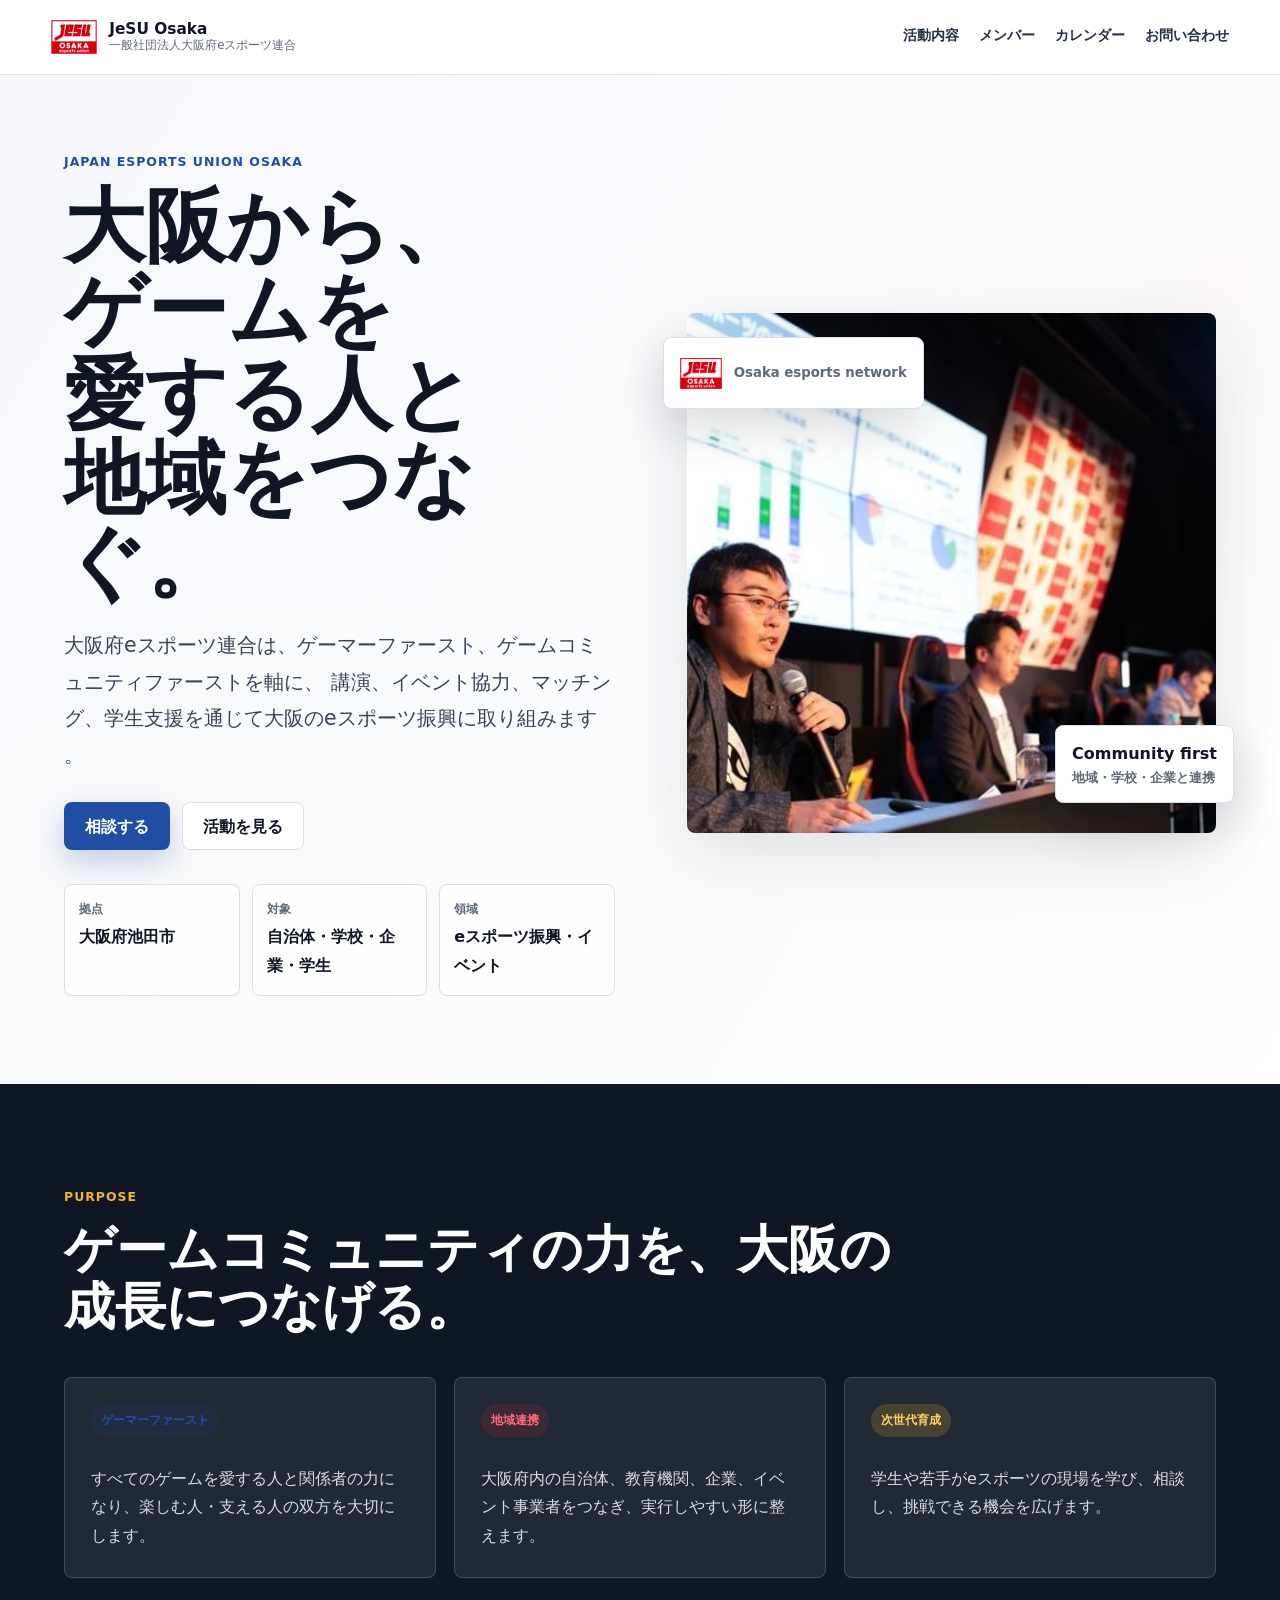
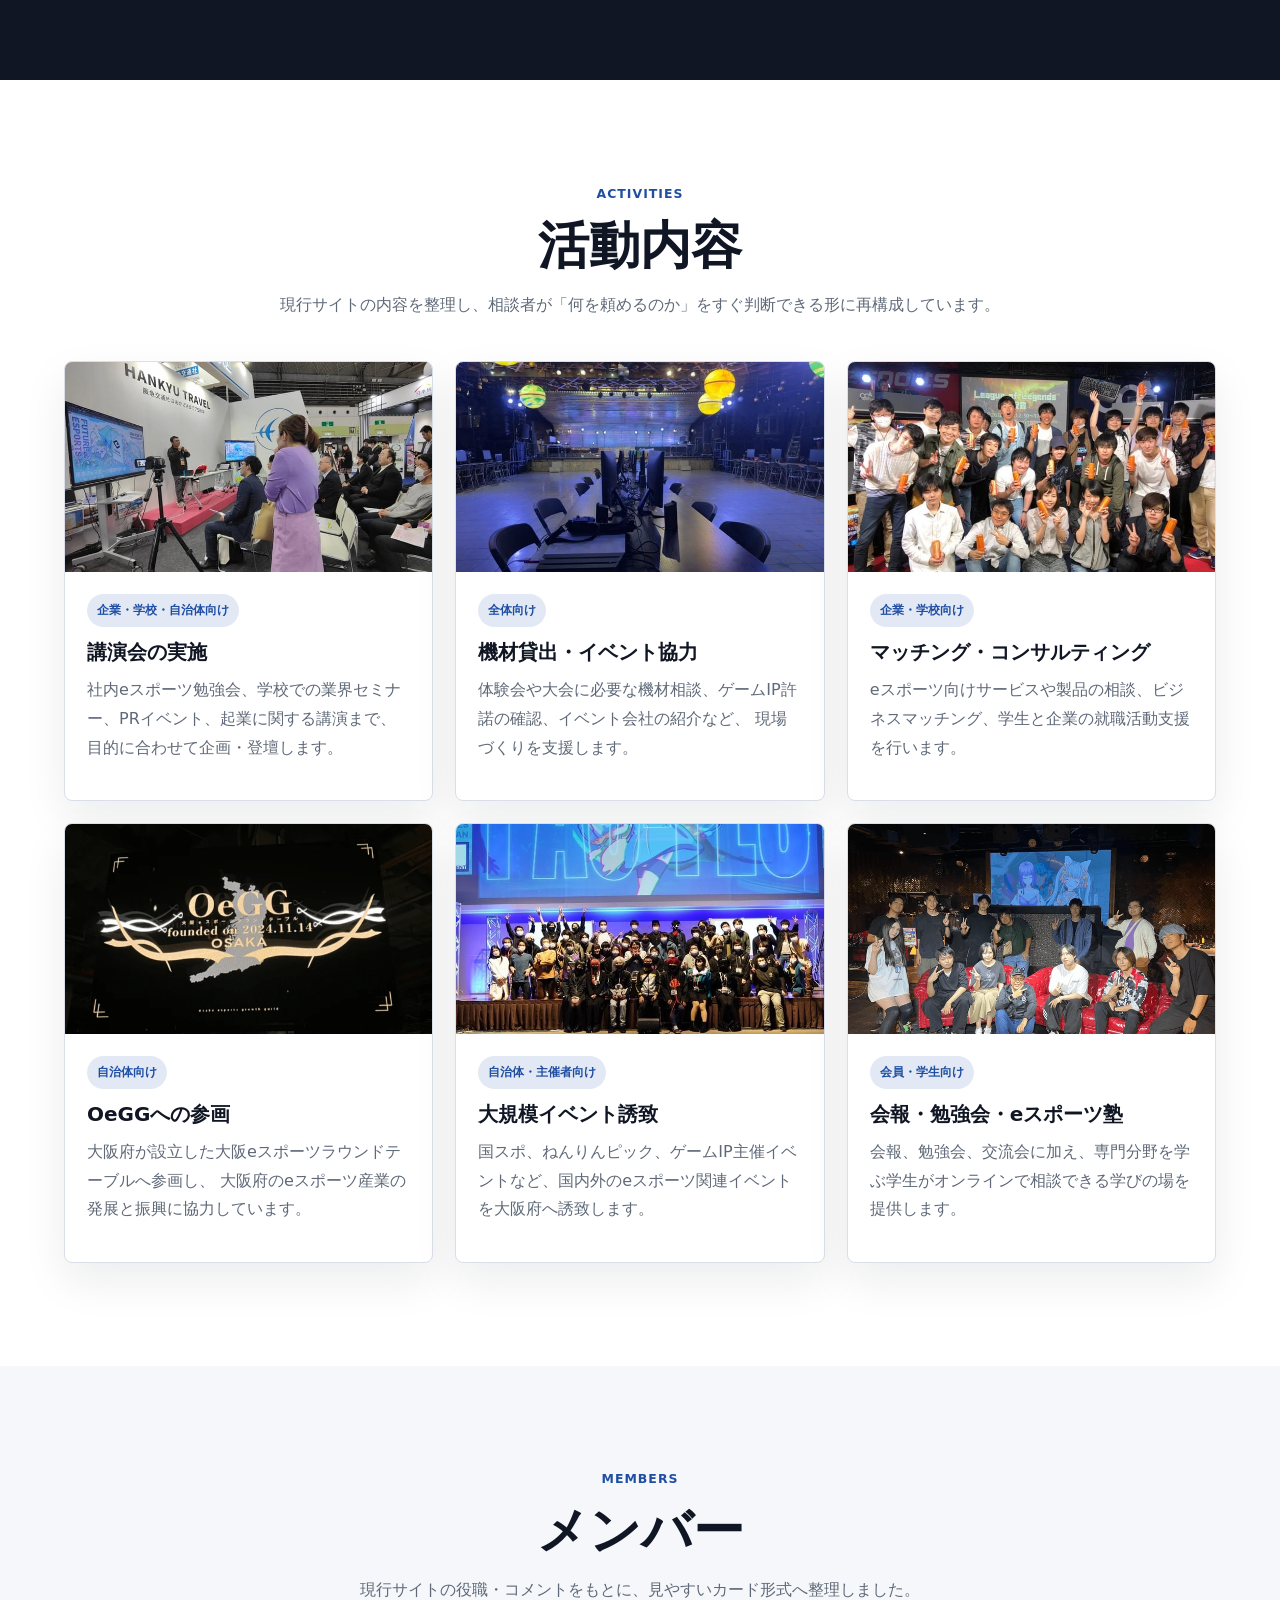
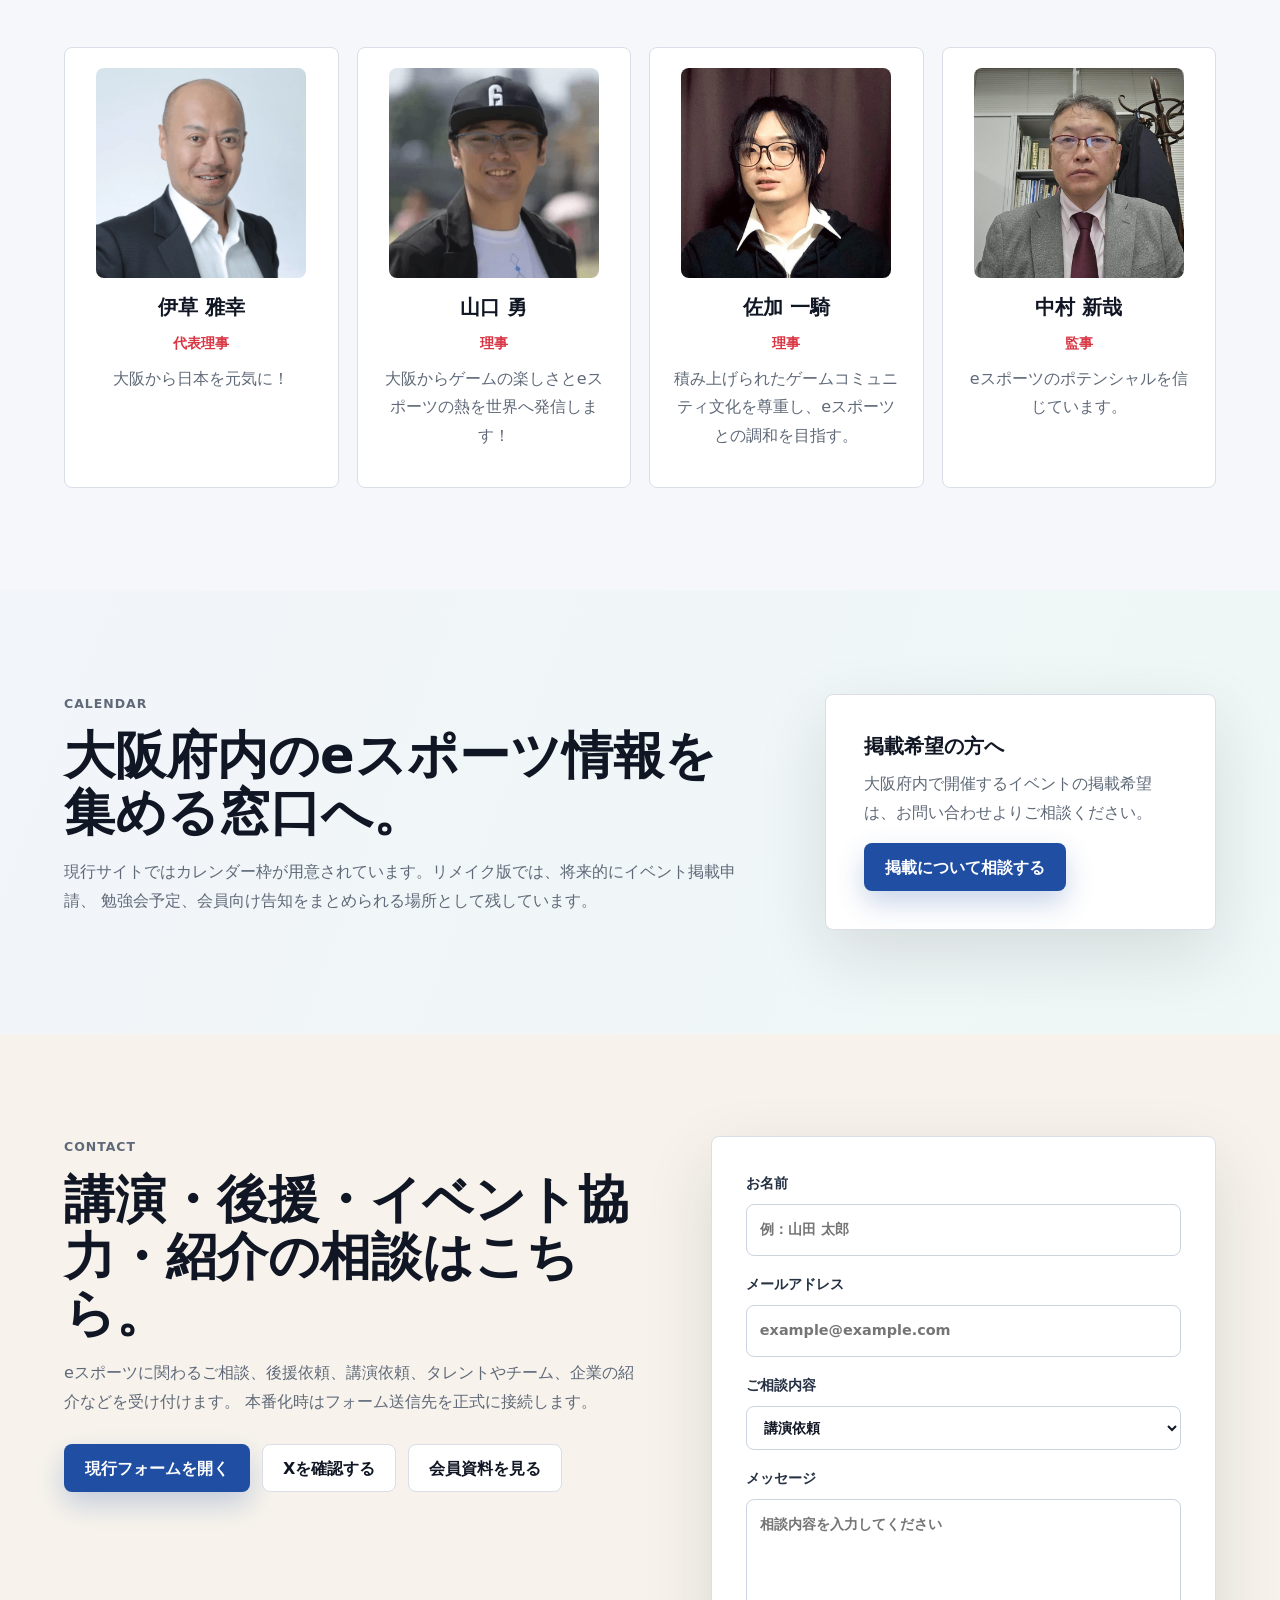
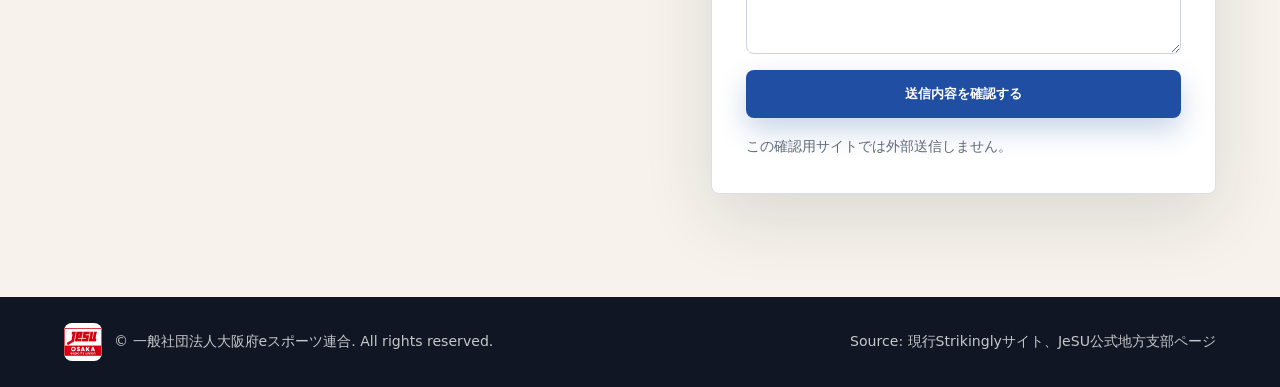
==== index.html @ 48006d64 "Publish JeSU Osaka test site" ====
<!doctype html>
<html lang="ja">
  <head>
    <meta charset="utf-8" />
    <meta name="viewport" content="width=device-width, initial-scale=1" />
    <title>一般社団法人大阪府eスポーツ連合 | JeSU Osaka</title>
    <meta
      name="description"
      content="一般社団法人大阪府eスポーツ連合は、ゲームコミュニティを起点に、大阪府内のeスポーツ振興、講演、イベント協力、マッチング、学生支援を行います。"
    />
    <meta property="og:title" content="一般社団法人大阪府eスポーツ連合 | JeSU Osaka" />
    <meta
      property="og:description"
      content="大阪から、ゲームを愛する人と地域・企業・学校をつなぐeスポーツ連合。"
    />
    <meta property="og:type" content="website" />
    <meta property="og:image" content="./assets/logo.png" />
    <link rel="stylesheet" href="./styles.css" />
  </head>
  <body>
    <header class="site-header">
      <a class="brand" href="#top" aria-label="JeSU Osaka ホーム">
        <img src="./assets/logo.png" alt="JeSU Osaka" />
        <span>
          <strong>JeSU Osaka</strong>
          <small>一般社団法人大阪府eスポーツ連合</small>
        </span>
      </a>
      <nav class="nav" aria-label="サイト内メニュー">
        <a href="#activities">活動内容</a>
        <a href="#members">メンバー</a>
        <a href="#calendar">カレンダー</a>
        <a href="#contact">お問い合わせ</a>
      </nav>
    </header>

    <main id="top">
      <section class="hero">
        <div class="hero-copy">
          <p class="eyebrow">Japan esports Union Osaka</p>
          <h1>
            <span>大阪から、</span>
            <span>ゲームを</span>
            <span>愛する人と</span>
            <span>地域をつなぐ。</span>
          </h1>
          <p class="lead">
            大阪府eスポーツ連合は、ゲーマーファースト、ゲームコミュニティファーストを軸に、
            講演、イベント協力、マッチング、学生支援を通じて大阪のeスポーツ振興に取り組みます。
          </p>
          <div class="hero-actions">
            <a class="button primary" href="#contact">相談する</a>
            <a class="button secondary" href="#activities">活動を見る</a>
          </div>
          <dl class="hero-facts" aria-label="組織情報">
            <div>
              <dt>拠点</dt>
              <dd>大阪府池田市</dd>
            </div>
            <div>
              <dt>対象</dt>
              <dd>自治体・学校・企業・学生</dd>
            </div>
            <div>
              <dt>領域</dt>
              <dd>eスポーツ振興・イベント</dd>
            </div>
          </dl>
        </div>
        <div class="hero-visual" aria-label="活動イメージ">
          <img class="main-photo" src="./assets/members.jpg" alt="eスポーツイベントの会場風景" />
          <div class="visual-card top">
            <img src="./assets/mark.png" alt="" />
            <span>Osaka esports network</span>
          </div>
          <div class="visual-card bottom">
            <strong>Community first</strong>
            <span>地域・学校・企業と連携</span>
          </div>
        </div>
      </section>

      <section class="intro section">
        <div class="section-heading compact">
          <p class="eyebrow">Purpose</p>
          <h2>ゲームコミュニティの力を、大阪の成長につなげる。</h2>
        </div>
        <div class="intro-grid">
          <article>
            <span class="pill">ゲーマーファースト</span>
            <p>すべてのゲームを愛する人と関係者の力になり、楽しむ人・支える人の双方を大切にします。</p>
          </article>
          <article>
            <span class="pill red">地域連携</span>
            <p>大阪府内の自治体、教育機関、企業、イベント事業者をつなぎ、実行しやすい形に整えます。</p>
          </article>
          <article>
            <span class="pill gold">次世代育成</span>
            <p>学生や若手がeスポーツの現場を学び、相談し、挑戦できる機会を広げます。</p>
          </article>
        </div>
      </section>

      <section class="section" id="activities">
        <div class="section-heading">
          <p class="eyebrow">Activities</p>
          <h2>活動内容</h2>
          <p>
            現行サイトの内容を整理し、相談者が「何を頼めるのか」をすぐ判断できる形に再構成しています。
          </p>
        </div>
        <div class="activity-grid">
          <article class="activity-card">
            <img src="./assets/lecture.jpg" alt="講演会の様子" />
            <div>
              <p class="target">企業・学校・自治体向け</p>
              <h3>講演会の実施</h3>
              <p>
                社内eスポーツ勉強会、学校での業界セミナー、PRイベント、起業に関する講演まで、
                目的に合わせて企画・登壇します。
              </p>
            </div>
          </article>
          <article class="activity-card">
            <img src="./assets/equipment.jpg" alt="イベント機材と会場" />
            <div>
              <p class="target">全体向け</p>
              <h3>機材貸出・イベント協力</h3>
              <p>
                体験会や大会に必要な機材相談、ゲームIP許諾の確認、イベント会社の紹介など、
                現場づくりを支援します。
              </p>
            </div>
          </article>
          <article class="activity-card">
            <img src="./assets/matching.jpg" alt="ビジネスマッチングのイメージ" />
            <div>
              <p class="target">企業・学校向け</p>
              <h3>マッチング・コンサルティング</h3>
              <p>
                eスポーツ向けサービスや製品の相談、ビジネスマッチング、学生と企業の就職活動支援を行います。
              </p>
            </div>
          </article>
          <article class="activity-card">
            <img src="./assets/oegg.png" alt="大阪eスポーツラウンドテーブルの活動イメージ" />
            <div>
              <p class="target">自治体向け</p>
              <h3>OeGGへの参画</h3>
              <p>
                大阪府が設立した大阪eスポーツラウンドテーブルへ参画し、
                大阪府のeスポーツ産業の発展と振興に協力しています。
              </p>
            </div>
          </article>
          <article class="activity-card">
            <img src="./assets/event-bid.jpg" alt="大規模イベント会場のイメージ" />
            <div>
              <p class="target">自治体・主催者向け</p>
              <h3>大規模イベント誘致</h3>
              <p>
                国スポ、ねんりんピック、ゲームIP主催イベントなど、国内外のeスポーツ関連イベントを大阪府へ誘致します。
              </p>
            </div>
          </article>
          <article class="activity-card">
            <img src="./assets/school.png" alt="学生支援のイメージ" />
            <div>
              <p class="target">会員・学生向け</p>
              <h3>会報・勉強会・eスポーツ塾</h3>
              <p>
                会報、勉強会、交流会に加え、専門分野を学ぶ学生がオンラインで相談できる学びの場を提供します。
              </p>
            </div>
          </article>
        </div>
      </section>

      <section class="section members" id="members">
        <div class="section-heading">
          <p class="eyebrow">Members</p>
          <h2>メンバー</h2>
          <p>現行サイトの役職・コメントをもとに、見やすいカード形式へ整理しました。</p>
        </div>
        <div class="member-grid">
          <article>
            <img src="./assets/igusa.png" alt="伊草 雅幸" />
            <h3>伊草 雅幸</h3>
            <p class="role">代表理事</p>
            <p>大阪から日本を元気に！</p>
          </article>
          <article>
            <img src="./assets/yamaguchi-yu.png" alt="山口 勇" />
            <h3>山口 勇</h3>
            <p class="role">理事</p>
            <p>大阪からゲームの楽しさとeスポーツの熱を世界へ発信します！</p>
          </article>
          <article>
            <img src="./assets/saka.png" alt="佐加 一騎" />
            <h3>佐加 一騎</h3>
            <p class="role">理事</p>
            <p>積み上げられたゲームコミュニティ文化を尊重し、eスポーツとの調和を目指す。</p>
          </article>
          <article>
            <img src="./assets/nakamura.jpg" alt="中村 新哉" />
            <h3>中村 新哉</h3>
            <p class="role">監事</p>
            <p>eスポーツのポテンシャルを信じています。</p>
          </article>
        </div>
      </section>

      <section class="section split" id="calendar">
        <div>
          <p class="eyebrow">Calendar</p>
          <h2>大阪府内のeスポーツ情報を集める窓口へ。</h2>
          <p>
            現行サイトではカレンダー枠が用意されています。リメイク版では、将来的にイベント掲載申請、
            勉強会予定、会員向け告知をまとめられる場所として残しています。
          </p>
        </div>
        <div class="notice-box">
          <h3>掲載希望の方へ</h3>
          <p>大阪府内で開催するイベントの掲載希望は、お問い合わせよりご相談ください。</p>
          <a class="button primary" href="#contact">掲載について相談する</a>
        </div>
      </section>

      <section class="section contact" id="contact">
        <div class="contact-copy">
          <p class="eyebrow">Contact</p>
          <h2>講演・後援・イベント協力・紹介の相談はこちら。</h2>
          <p>
            eスポーツに関わるご相談、後援依頼、講演依頼、タレントやチーム、企業の紹介などを受け付けます。
            本番化時はフォーム送信先を正式に接続します。
          </p>
          <div class="contact-links">
            <a class="button primary" href="https://www.jesu-osaka.jp/" target="_blank" rel="noreferrer">
              現行フォームを開く
            </a>
            <a class="button secondary" href="https://x.com/OsakaGamers" target="_blank" rel="noreferrer">
              Xを確認する
            </a>
            <a
              class="button secondary"
              href="https://uploads.strikinglycdn.com/files/aa9ea3ad-1e24-4c79-87ab-0af91ceecfe7/JeSU%E5%A4%A7%E9%98%AA%E8%AA%AC%E6%98%8E%E8%B3%87%E6%96%99.pdf?t=1747220049&id=4275326"
              target="_blank"
              rel="noreferrer"
            >
              会員資料を見る
            </a>
          </div>
        </div>
        <form class="contact-form" id="contact-form">
          <label>
            お名前
            <input name="name" autocomplete="name" placeholder="例：山田 太郎" />
          </label>
          <label>
            メールアドレス
            <input name="email" type="email" autocomplete="email" placeholder="example@example.com" />
          </label>
          <label>
            ご相談内容
            <select name="topic">
              <option>講演依頼</option>
              <option>後援依頼</option>
              <option>イベント協力</option>
              <option>会員について</option>
              <option>その他</option>
            </select>
          </label>
          <label>
            メッセージ
            <textarea name="message" rows="5" placeholder="相談内容を入力してください"></textarea>
          </label>
          <button class="button primary" type="submit">送信内容を確認する</button>
          <p class="form-note" id="form-note">この確認用サイトでは外部送信しません。</p>
        </form>
      </section>
    </main>

    <footer class="footer">
      <div>
        <img src="./assets/logo.png" alt="" />
        <p>© 一般社団法人大阪府eスポーツ連合. All rights reserved.</p>
      </div>
      <p>Source: 現行Strikinglyサイト、JeSU公式地方支部ページ</p>
    </footer>

    <script src="./script.js"></script>
  </body>
</html>
---- styles.css ----
:root {
  --ink: #101623;
  --muted: #5f6978;
  --line: #d9dee8;
  --paper: #ffffff;
  --soft: #f5f7fb;
  --blue: #1f4ea3;
  --blue-dark: #10295b;
  --red: #d93644;
  --gold: #f0b429;
  --green: #18977c;
  --shadow: 0 24px 70px rgba(16, 22, 35, 0.12);
}

* {
  box-sizing: border-box;
}

html {
  scroll-behavior: smooth;
}

body {
  margin: 0;
  color: var(--ink);
  background: var(--paper);
  overflow-x: hidden;
  font-family:
    system-ui,
    -apple-system,
    BlinkMacSystemFont,
    "Hiragino Sans",
    "Yu Gothic",
    "YuGothic",
    sans-serif;
  line-height: 1.8;
}

img {
  display: block;
  max-width: 100%;
}

a {
  color: inherit;
  text-decoration: none;
}

.site-header {
  position: sticky;
  top: 0;
  z-index: 10;
  display: flex;
  align-items: center;
  justify-content: space-between;
  gap: 24px;
  padding: 14px clamp(18px, 4vw, 56px);
  background: rgba(255, 255, 255, 0.92);
  border-bottom: 1px solid rgba(217, 222, 232, 0.9);
  backdrop-filter: blur(14px);
}

.brand {
  display: flex;
  align-items: center;
  gap: 12px;
  min-width: 220px;
}

.brand img {
  width: 46px;
  height: 46px;
  object-fit: contain;
}

.brand strong,
.brand small {
  display: block;
}

.brand strong {
  font-size: 0.96rem;
  line-height: 1.2;
}

.brand small {
  color: var(--muted);
  font-size: 0.74rem;
  line-height: 1.35;
}

.nav {
  display: flex;
  flex-wrap: wrap;
  justify-content: flex-end;
  gap: 8px 20px;
  color: #263244;
  font-size: 0.9rem;
  font-weight: 700;
}

.nav a {
  padding: 8px 0;
  border-bottom: 2px solid transparent;
}

.nav a:hover {
  border-color: var(--red);
}

.hero {
  display: grid;
  grid-template-columns: minmax(0, 1.02fr) minmax(320px, 0.98fr);
  gap: clamp(32px, 6vw, 72px);
  align-items: center;
  padding: clamp(46px, 6vw, 76px) clamp(18px, 5vw, 72px) clamp(58px, 7vw, 88px);
  background:
    linear-gradient(120deg, rgba(245, 247, 251, 0.96), rgba(255, 255, 255, 0.82)),
    radial-gradient(circle at 95% 20%, rgba(217, 54, 68, 0.18), transparent 28%),
    radial-gradient(circle at 15% 88%, rgba(240, 180, 41, 0.2), transparent 30%);
}

.hero-copy {
  max-width: 760px;
  min-width: 0;
}

.eyebrow {
  margin: 0 0 12px;
  color: var(--blue);
  font-size: 0.78rem;
  font-weight: 800;
  letter-spacing: 0.08em;
  text-transform: uppercase;
}

h1,
h2,
h3,
p {
  margin-top: 0;
}

h1 {
  margin-bottom: 22px;
  font-size: clamp(2.7rem, 6.3vw, 5.7rem);
  line-height: 1.04;
  letter-spacing: 0;
  overflow-wrap: anywhere;
}

h1 span {
  display: block;
}

h2 {
  margin-bottom: 16px;
  font-size: clamp(2rem, 4vw, 3.5rem);
  line-height: 1.12;
  letter-spacing: 0;
}

h3 {
  margin-bottom: 10px;
  font-size: 1.25rem;
  line-height: 1.35;
  letter-spacing: 0;
}

.lead {
  max-width: min(690px, calc(100vw - 48px));
  color: #384456;
  font-size: clamp(1.04rem, 1.7vw, 1.28rem);
  overflow-wrap: anywhere;
  word-break: break-word;
  line-break: anywhere;
}

.hero-actions,
.contact-links {
  display: flex;
  flex-wrap: wrap;
  gap: 12px;
  margin-top: 28px;
}

.button {
  display: inline-flex;
  align-items: center;
  justify-content: center;
  min-height: 48px;
  padding: 12px 20px;
  border: 1px solid transparent;
  border-radius: 8px;
  font-weight: 800;
  line-height: 1.2;
  transition:
    transform 0.16s ease,
    box-shadow 0.16s ease,
    background 0.16s ease;
}

.button:hover {
  transform: translateY(-1px);
}

.button.primary {
  background: var(--blue);
  color: white;
  box-shadow: 0 12px 28px rgba(31, 78, 163, 0.24);
}

.button.primary:hover {
  background: var(--blue-dark);
}

.button.secondary {
  background: white;
  border-color: var(--line);
  color: var(--ink);
}

.hero-facts {
  display: grid;
  grid-template-columns: repeat(3, minmax(0, 1fr));
  gap: 12px;
  margin: 34px 0 0;
}

.hero-facts div {
  padding: 14px;
  background: rgba(255, 255, 255, 0.82);
  border: 1px solid var(--line);
  border-radius: 8px;
}

.hero-facts dt {
  color: var(--muted);
  font-size: 0.76rem;
  font-weight: 800;
}

.hero-facts dd {
  margin: 2px 0 0;
  font-weight: 800;
}

.hero-visual {
  position: relative;
  min-height: 520px;
}

.main-photo {
  width: 100%;
  height: 520px;
  object-fit: cover;
  border-radius: 8px;
  box-shadow: var(--shadow);
}

.visual-card {
  position: absolute;
  display: flex;
  align-items: center;
  gap: 12px;
  max-width: 265px;
  padding: 14px 16px;
  background: white;
  border: 1px solid var(--line);
  border-radius: 8px;
  box-shadow: 0 18px 48px rgba(16, 22, 35, 0.16);
  font-weight: 800;
}

.visual-card img {
  width: 42px;
  height: 42px;
  object-fit: contain;
}

.visual-card span {
  display: block;
  color: var(--muted);
  font-size: 0.83rem;
  font-weight: 700;
  line-height: 1.5;
}

.visual-card.top {
  top: 24px;
  left: -24px;
}

.visual-card.bottom {
  right: -18px;
  bottom: 30px;
  display: block;
}

.section {
  padding: clamp(64px, 8vw, 108px) clamp(18px, 5vw, 72px);
}

.section-heading {
  max-width: 850px;
  margin: 0 auto 42px;
  text-align: center;
}

.section-heading p:not(.eyebrow) {
  color: var(--muted);
}

.section-heading.compact {
  margin-left: 0;
  text-align: left;
}

.intro {
  background: var(--ink);
  color: white;
}

.intro .eyebrow {
  color: var(--gold);
}

.intro-grid {
  display: grid;
  grid-template-columns: repeat(3, minmax(0, 1fr));
  gap: 18px;
}

.intro-grid article {
  padding: 26px;
  background: rgba(255, 255, 255, 0.08);
  border: 1px solid rgba(255, 255, 255, 0.16);
  border-radius: 8px;
}

.intro-grid p {
  margin: 16px 0 0;
  color: rgba(255, 255, 255, 0.84);
}

.pill,
.target {
  display: inline-flex;
  align-items: center;
  width: fit-content;
  margin-bottom: 12px;
  padding: 5px 10px;
  border-radius: 999px;
  background: rgba(31, 78, 163, 0.12);
  color: var(--blue);
  font-size: 0.78rem;
  font-weight: 800;
}

.pill.red {
  background: rgba(217, 54, 68, 0.14);
  color: #ff6b76;
}

.pill.gold {
  background: rgba(240, 180, 41, 0.18);
  color: #ffd166;
}

.activity-grid {
  display: grid;
  grid-template-columns: repeat(3, minmax(0, 1fr));
  gap: 22px;
}

.activity-card {
  display: grid;
  grid-template-rows: 210px 1fr;
  overflow: hidden;
  background: white;
  border: 1px solid var(--line);
  border-radius: 8px;
  box-shadow: 0 18px 44px rgba(16, 22, 35, 0.08);
}

.activity-card img {
  width: 100%;
  height: 100%;
  object-fit: cover;
}

.activity-card div {
  padding: 22px;
}

.activity-card p:last-child,
.member-grid p:last-child,
.split p,
.contact-copy p {
  color: var(--muted);
}

.members {
  background: var(--soft);
}

.member-grid {
  display: grid;
  grid-template-columns: repeat(4, minmax(0, 1fr));
  gap: 18px;
}

.member-grid article {
  padding: 20px;
  background: white;
  border: 1px solid var(--line);
  border-radius: 8px;
  text-align: center;
}

.member-grid img {
  width: min(100%, 210px);
  aspect-ratio: 1;
  margin: 0 auto 16px;
  border-radius: 8px;
  object-fit: cover;
}

.role {
  margin-bottom: 8px;
  color: var(--red);
  font-size: 0.9rem;
  font-weight: 800;
}

.split {
  display: grid;
  grid-template-columns: minmax(0, 1fr) minmax(320px, 0.56fr);
  gap: clamp(26px, 5vw, 72px);
  align-items: center;
  background:
    linear-gradient(110deg, rgba(31, 78, 163, 0.06), rgba(24, 151, 124, 0.07)),
    white;
}

.notice-box {
  padding: clamp(24px, 4vw, 38px);
  background: white;
  border: 1px solid var(--line);
  border-radius: 8px;
  box-shadow: var(--shadow);
}

.contact {
  display: grid;
  grid-template-columns: minmax(0, 0.9fr) minmax(320px, 0.78fr);
  gap: clamp(28px, 5vw, 72px);
  background: #f7f3ec;
}

.contact-form {
  display: grid;
  gap: 16px;
  padding: clamp(22px, 4vw, 34px);
  background: white;
  border: 1px solid var(--line);
  border-radius: 8px;
  box-shadow: var(--shadow);
}

.contact-form label {
  display: grid;
  gap: 7px;
  color: #263244;
  font-size: 0.9rem;
  font-weight: 800;
}

.contact-form input,
.contact-form select,
.contact-form textarea {
  width: 100%;
  border: 1px solid #cbd3df;
  border-radius: 8px;
  padding: 12px 13px;
  color: var(--ink);
  font: inherit;
  background: #fff;
}

.contact-form textarea {
  resize: vertical;
}

.form-note {
  margin: 0;
  color: var(--muted);
  font-size: 0.88rem;
}

.footer {
  display: flex;
  align-items: center;
  justify-content: space-between;
  gap: 20px;
  padding: 26px clamp(18px, 5vw, 72px);
  background: var(--ink);
  color: rgba(255, 255, 255, 0.76);
  font-size: 0.88rem;
}

.footer div {
  display: flex;
  align-items: center;
  gap: 12px;
}

.footer img {
  width: 38px;
  height: 38px;
  object-fit: contain;
  background: white;
  border-radius: 8px;
}

.footer p {
  margin: 0;
}

@media (max-width: 1020px) {
  .hero,
  .split,
  .contact {
    grid-template-columns: 1fr;
  }

  .hero {
    min-height: auto;
  }

  .hero-visual {
    min-height: auto;
  }

  .activity-grid {
    grid-template-columns: repeat(2, minmax(0, 1fr));
  }

  .member-grid {
    grid-template-columns: repeat(2, minmax(0, 1fr));
  }
}

@media (max-width: 720px) {
  .site-header,
  .hero,
  .section {
    width: 100vw;
    max-width: 100vw;
    overflow: hidden;
  }

  .site-header {
    position: static;
    align-items: flex-start;
    flex-direction: column;
    gap: 14px;
    padding: 14px 20px 18px;
  }

  .nav {
    justify-content: flex-start;
    gap: 6px 14px;
    width: 100%;
    font-size: 0.82rem;
  }

  h1 {
    font-size: clamp(2.1rem, 11vw, 3rem);
  }

  .hero,
  .section {
    padding-right: 40px;
    padding-left: 20px;
  }

  .hero-actions,
  .contact-links {
    display: grid;
    grid-template-columns: 1fr;
  }

  .hero-copy,
  .lead {
    width: calc(100vw - 60px);
    max-width: calc(100vw - 60px);
  }

  .lead {
    max-width: 310px;
    word-break: break-all;
  }

  .hero-actions .button,
  .contact-links .button {
    width: calc(100vw - 60px);
    max-width: calc(100vw - 60px);
  }

  .hero-facts,
  .intro-grid,
  .activity-grid,
  .member-grid {
    grid-template-columns: 1fr;
  }

  .main-photo {
    height: 360px;
  }

  .visual-card {
    position: static;
    margin-top: 12px;
    max-width: none;
  }

  .button {
    width: 100%;
  }

  .footer,
  .footer div {
    align-items: flex-start;
    flex-direction: column;
  }
}
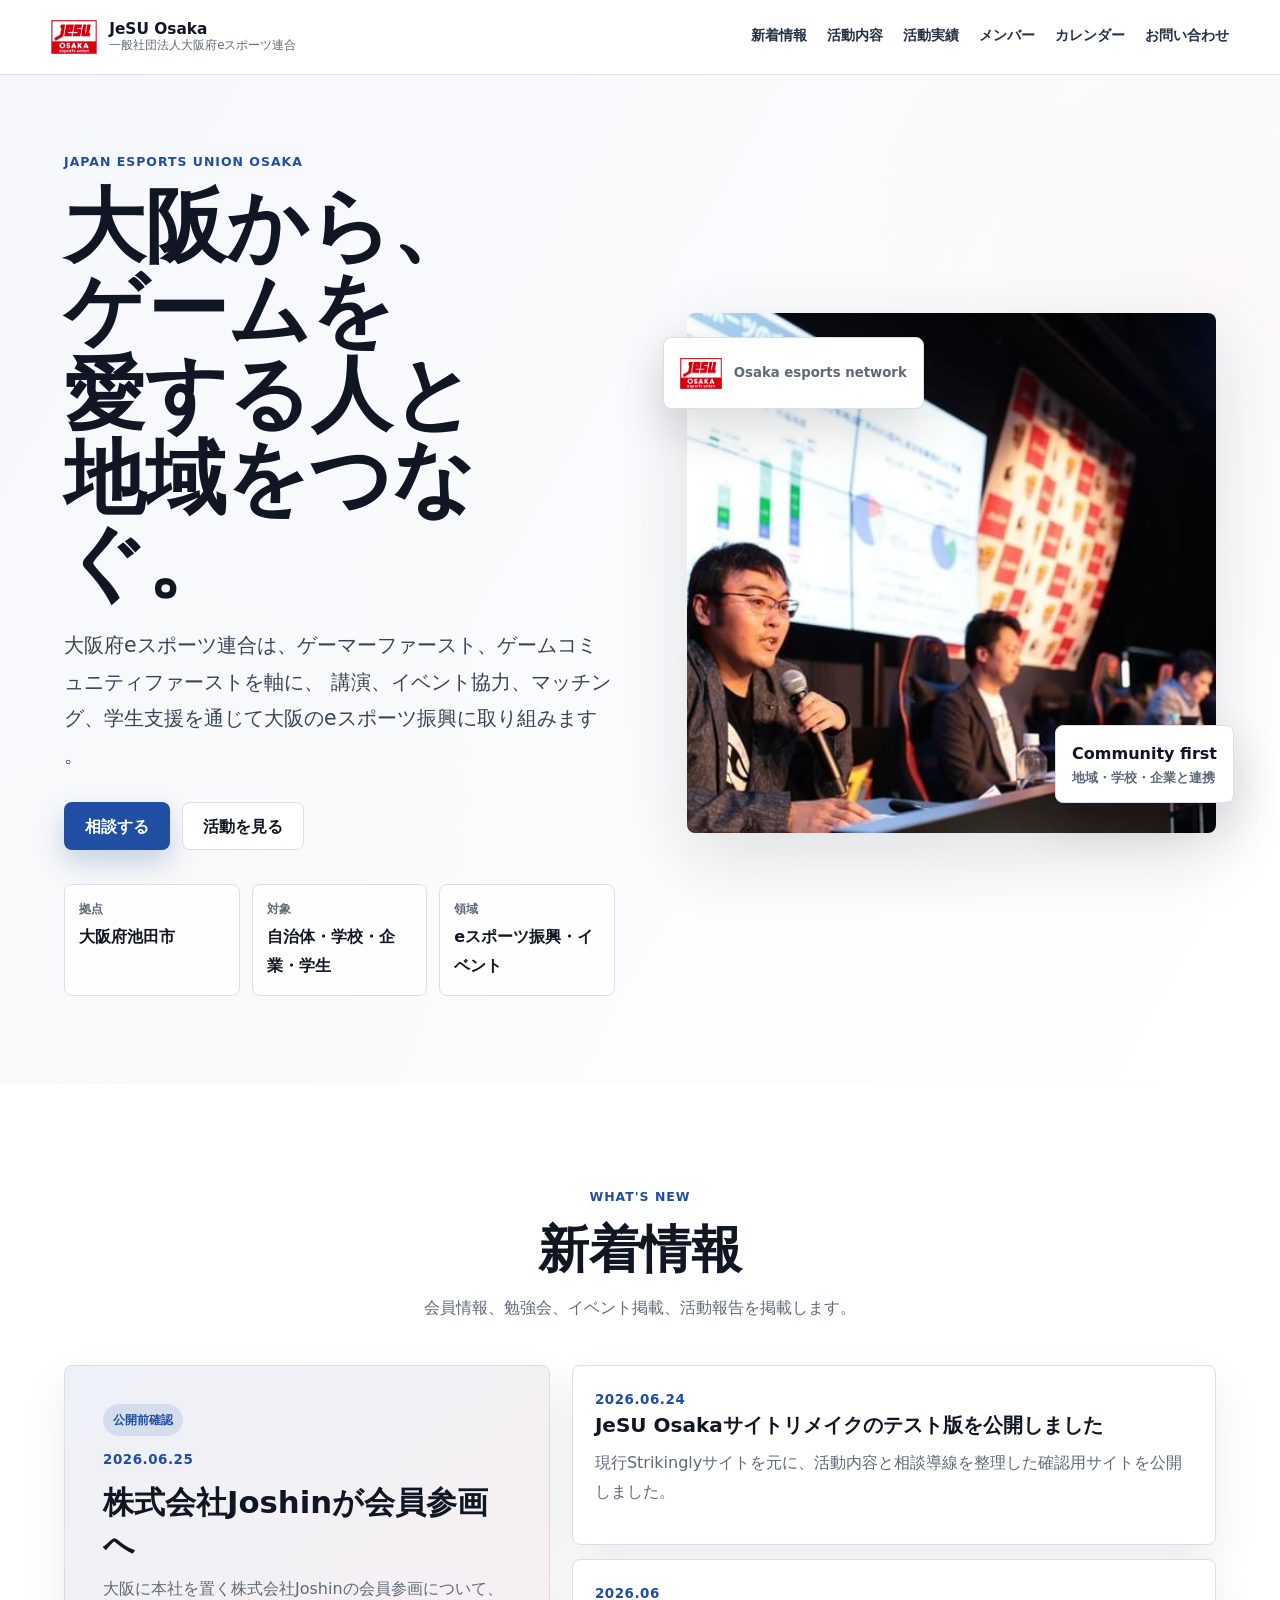
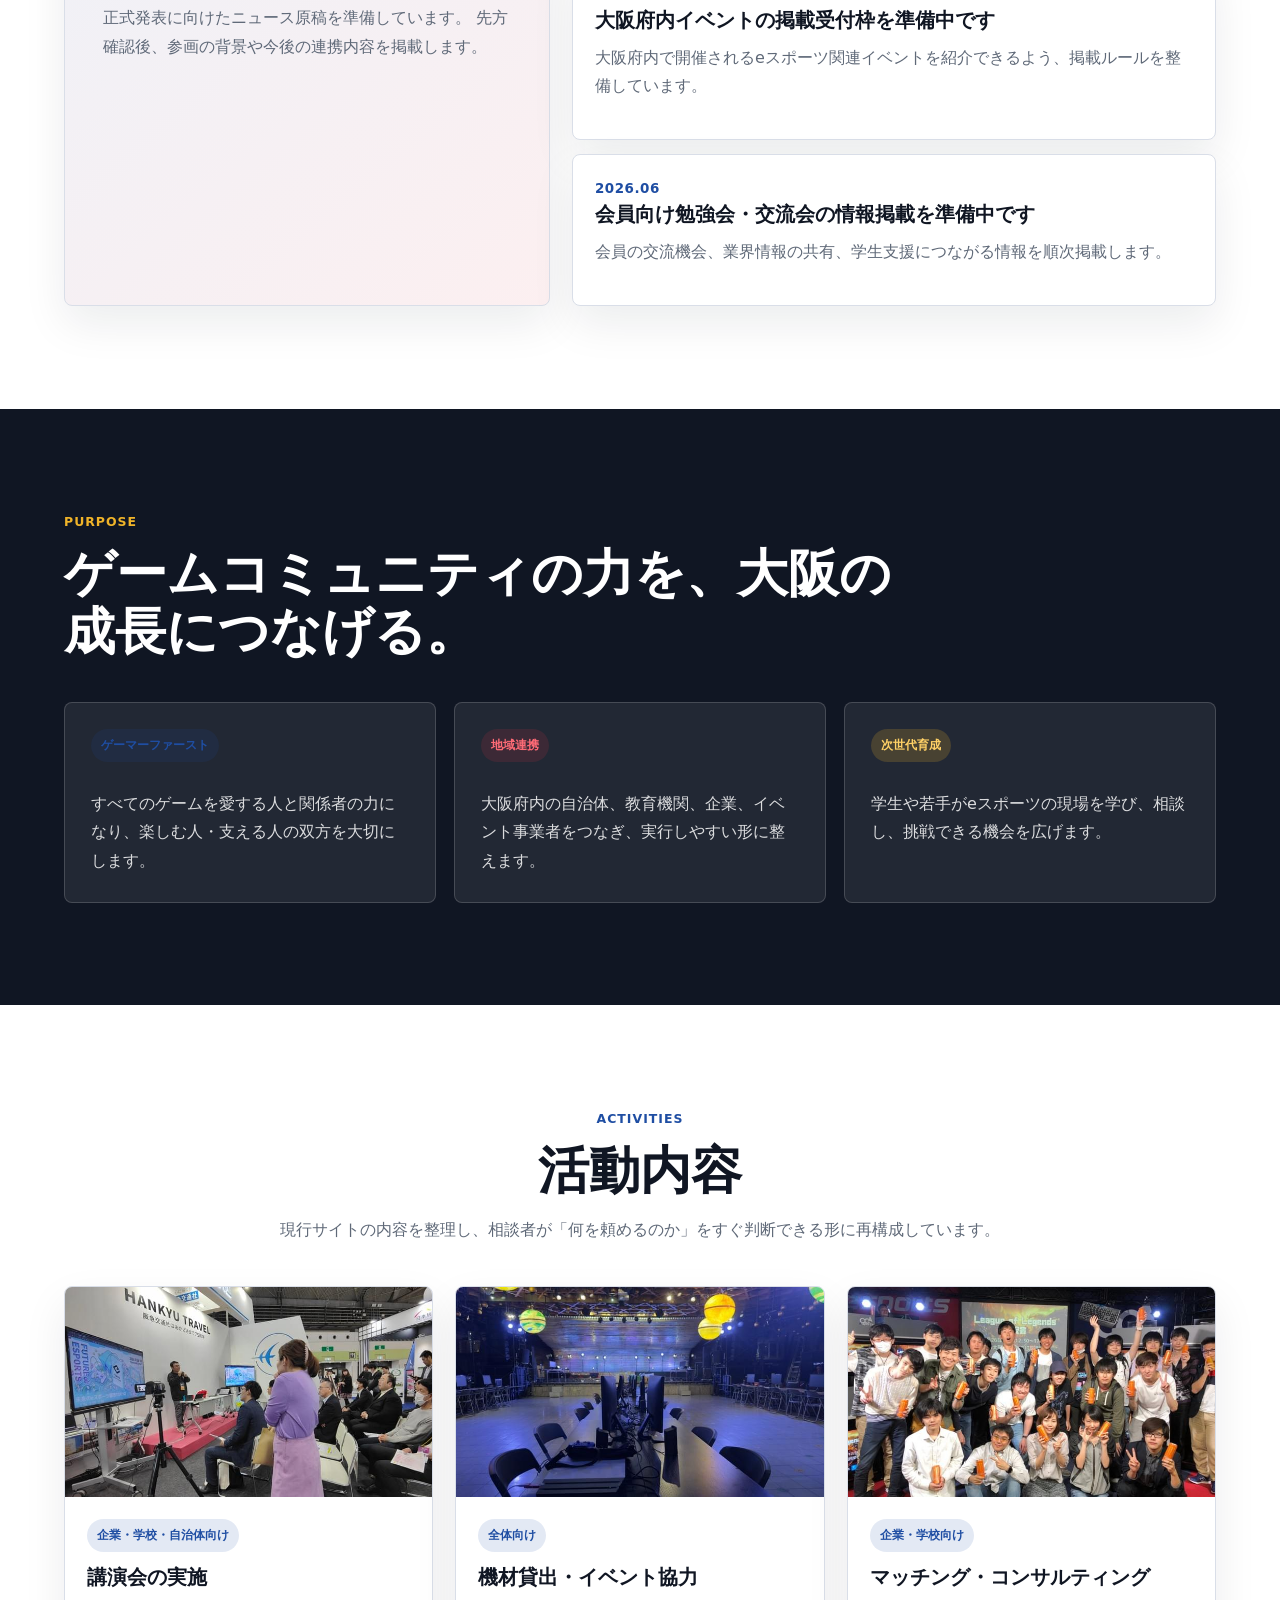
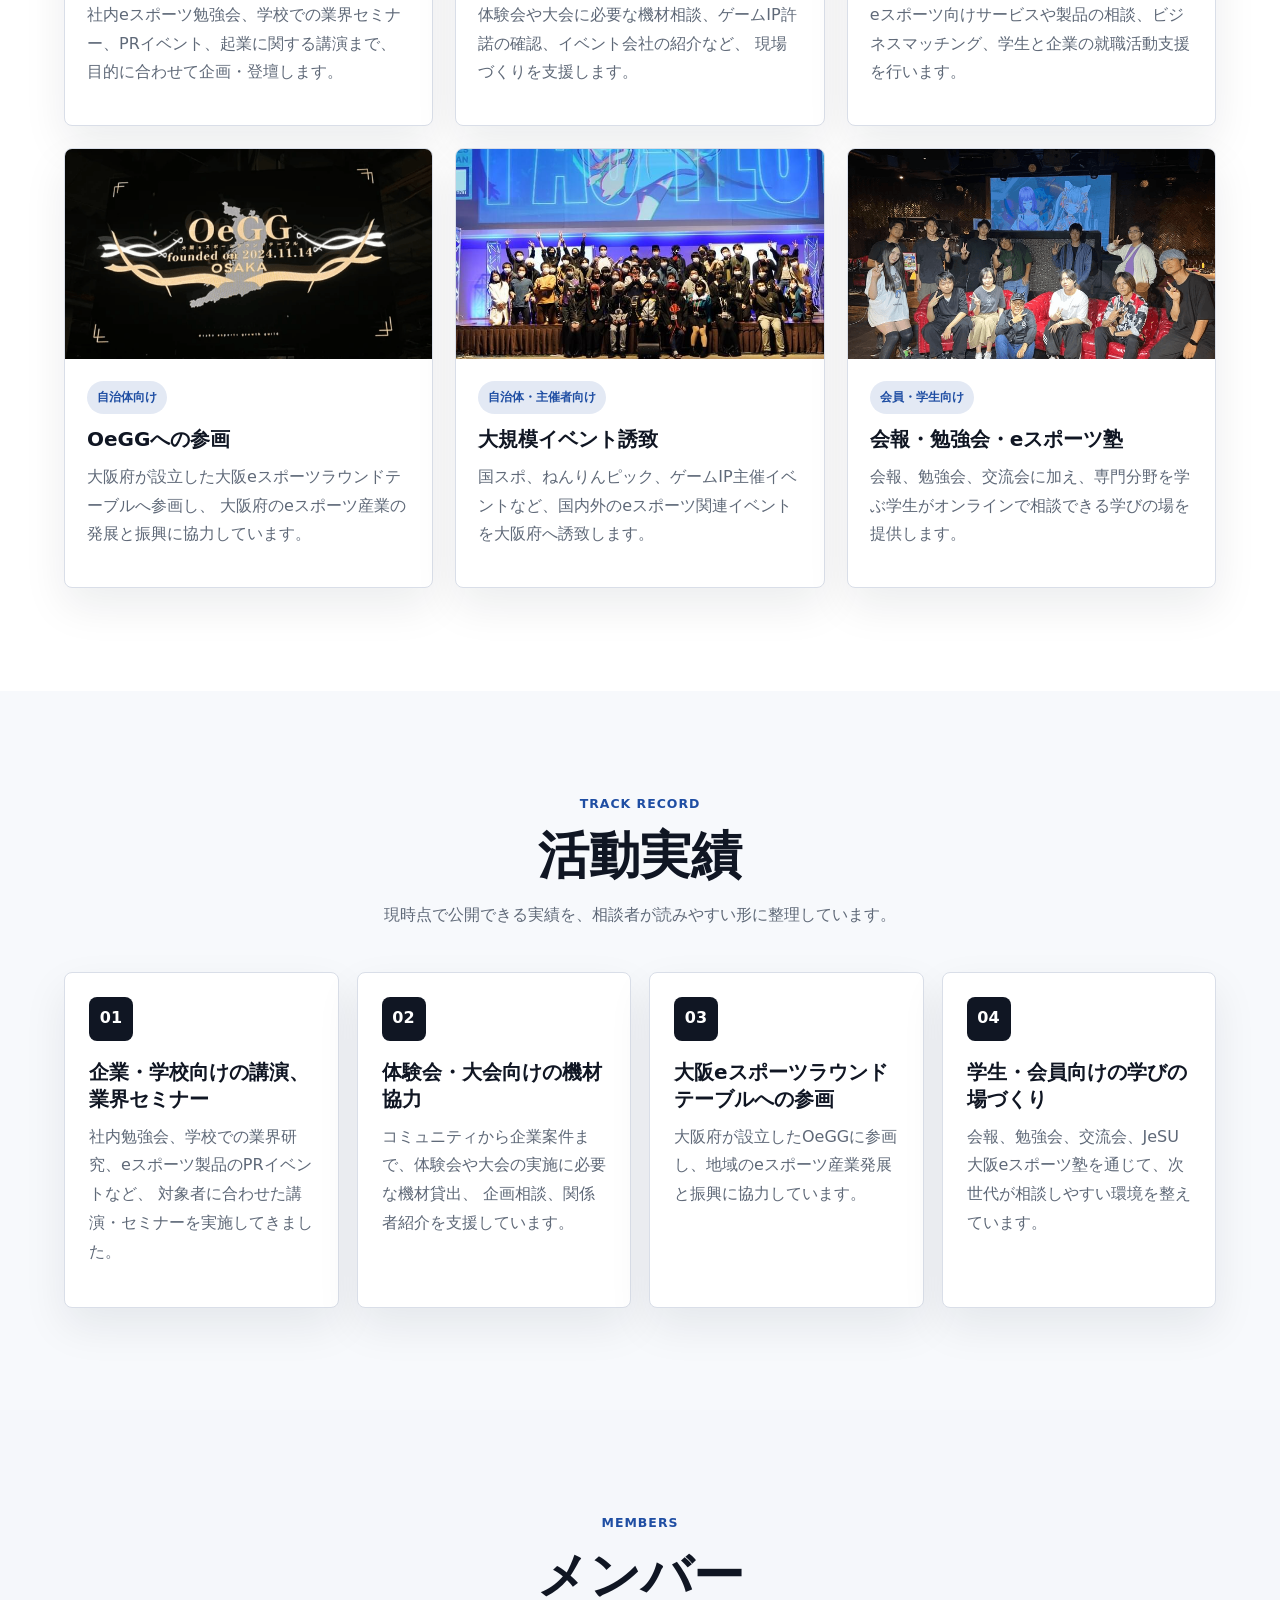
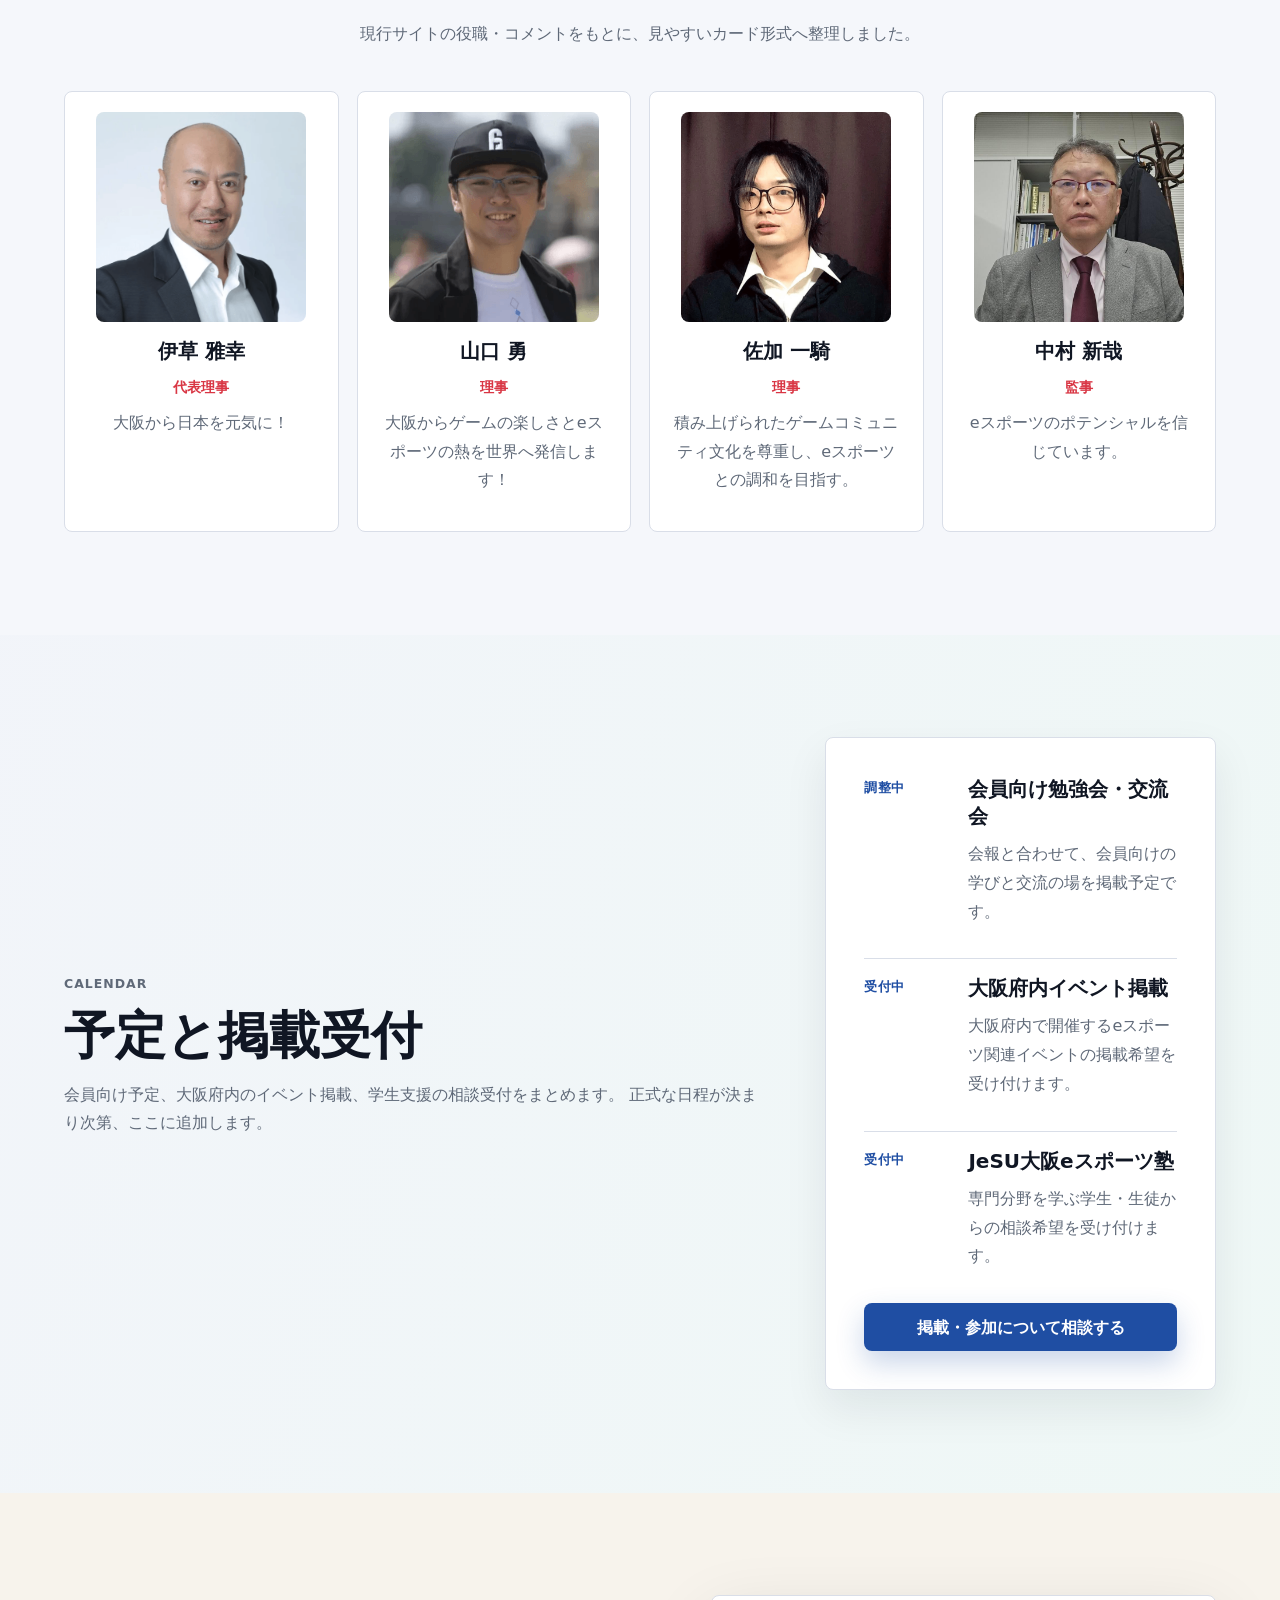
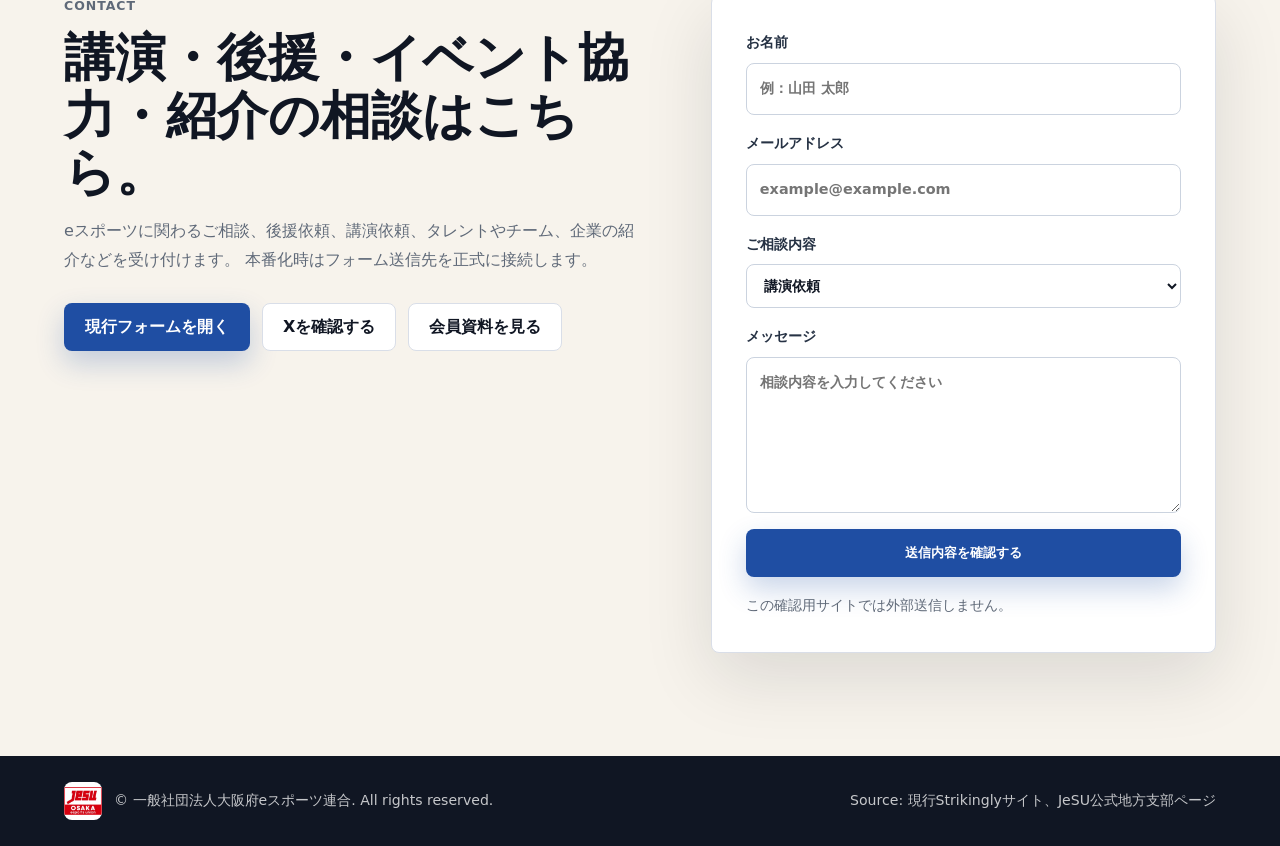
==== commit 9cd66ed6: "Add news records calendar content" ====
--- a/index.html
+++ b/index.html
@@ -15,6 +15,7 @@
     />
     <meta property="og:type" content="website" />
     <meta property="og:image" content="./assets/logo.png" />
+    <meta name="robots" content="noindex,nofollow" />
     <link rel="stylesheet" href="./styles.css" />
   </head>
   <body>
@@ -27,7 +28,9 @@
         </span>
       </a>
       <nav class="nav" aria-label="サイト内メニュー">
+        <a href="#news">新着情報</a>
         <a href="#activities">活動内容</a>
+        <a href="#records">活動実績</a>
         <a href="#members">メンバー</a>
         <a href="#calendar">カレンダー</a>
         <a href="#contact">お問い合わせ</a>
@@ -80,6 +83,42 @@
         </div>
       </section>
 
+      <section class="section news" id="news">
+        <div class="section-heading">
+          <p class="eyebrow">What's New</p>
+          <h2>新着情報</h2>
+          <p>会員情報、勉強会、イベント掲載、活動報告を掲載します。</p>
+        </div>
+        <div class="news-layout">
+          <article class="featured-news">
+            <p class="target">公開前確認</p>
+            <time datetime="2026-06-25">2026.06.25</time>
+            <h3>株式会社Joshinが会員参画へ</h3>
+            <p>
+              大阪に本社を置く株式会社Joshinの会員参画について、正式発表に向けたニュース原稿を準備しています。
+              先方確認後、参画の背景や今後の連携内容を掲載します。
+            </p>
+          </article>
+          <div class="news-list" aria-label="新着情報一覧">
+            <article>
+              <time datetime="2026-06-24">2026.06.24</time>
+              <h3>JeSU Osakaサイトリメイクのテスト版を公開しました</h3>
+              <p>現行Strikinglyサイトを元に、活動内容と相談導線を整理した確認用サイトを公開しました。</p>
+            </article>
+            <article>
+              <time datetime="2026-06">2026.06</time>
+              <h3>大阪府内イベントの掲載受付枠を準備中です</h3>
+              <p>大阪府内で開催されるeスポーツ関連イベントを紹介できるよう、掲載ルールを整備しています。</p>
+            </article>
+            <article>
+              <time datetime="2026-06">2026.06</time>
+              <h3>会員向け勉強会・交流会の情報掲載を準備中です</h3>
+              <p>会員の交流機会、業界情報の共有、学生支援につながる情報を順次掲載します。</p>
+            </article>
+          </div>
+        </div>
+      </section>
+
       <section class="intro section">
         <div class="section-heading compact">
           <p class="eyebrow">Purpose</p>
@@ -176,6 +215,46 @@
         </div>
       </section>
 
+      <section class="section records" id="records">
+        <div class="section-heading">
+          <p class="eyebrow">Track Record</p>
+          <h2>活動実績</h2>
+          <p>現時点で公開できる実績を、相談者が読みやすい形に整理しています。</p>
+        </div>
+        <div class="record-grid">
+          <article>
+            <span>01</span>
+            <h3>企業・学校向けの講演、業界セミナー</h3>
+            <p>
+              社内勉強会、学校での業界研究、eスポーツ製品のPRイベントなど、
+              対象者に合わせた講演・セミナーを実施してきました。
+            </p>
+          </article>
+          <article>
+            <span>02</span>
+            <h3>体験会・大会向けの機材協力</h3>
+            <p>
+              コミュニティから企業案件まで、体験会や大会の実施に必要な機材貸出、
+              企画相談、関係者紹介を支援しています。
+            </p>
+          </article>
+          <article>
+            <span>03</span>
+            <h3>大阪eスポーツラウンドテーブルへの参画</h3>
+            <p>
+              大阪府が設立したOeGGに参画し、地域のeスポーツ産業発展と振興に協力しています。
+            </p>
+          </article>
+          <article>
+            <span>04</span>
+            <h3>学生・会員向けの学びの場づくり</h3>
+            <p>
+              会報、勉強会、交流会、JeSU大阪eスポーツ塾を通じて、次世代が相談しやすい環境を整えています。
+            </p>
+          </article>
+        </div>
+      </section>
+
       <section class="section members" id="members">
         <div class="section-heading">
           <p class="eyebrow">Members</p>
@@ -213,16 +292,35 @@
       <section class="section split" id="calendar">
         <div>
           <p class="eyebrow">Calendar</p>
-          <h2>大阪府内のeスポーツ情報を集める窓口へ。</h2>
+          <h2>予定と掲載受付</h2>
           <p>
-            現行サイトではカレンダー枠が用意されています。リメイク版では、将来的にイベント掲載申請、
-            勉強会予定、会員向け告知をまとめられる場所として残しています。
+            会員向け予定、大阪府内のイベント掲載、学生支援の相談受付をまとめます。
+            正式な日程が決まり次第、ここに追加します。
           </p>
         </div>
-        <div class="notice-box">
-          <h3>掲載希望の方へ</h3>
-          <p>大阪府内で開催するイベントの掲載希望は、お問い合わせよりご相談ください。</p>
-          <a class="button primary" href="#contact">掲載について相談する</a>
+        <div class="calendar-panel">
+          <article>
+            <time>調整中</time>
+            <div>
+              <h3>会員向け勉強会・交流会</h3>
+              <p>会報と合わせて、会員向けの学びと交流の場を掲載予定です。</p>
+            </div>
+          </article>
+          <article>
+            <time>受付中</time>
+            <div>
+              <h3>大阪府内イベント掲載</h3>
+              <p>大阪府内で開催するeスポーツ関連イベントの掲載希望を受け付けます。</p>
+            </div>
+          </article>
+          <article>
+            <time>受付中</time>
+            <div>
+              <h3>JeSU大阪eスポーツ塾</h3>
+              <p>専門分野を学ぶ学生・生徒からの相談希望を受け付けます。</p>
+            </div>
+          </article>
+          <a class="button primary" href="#contact">掲載・参加について相談する</a>
         </div>
       </section>
 
--- a/styles.css
+++ b/styles.css
@@ -321,6 +321,64 @@
   color: white;
 }
 
+.news {
+  background: white;
+}
+
+.news-layout {
+  display: grid;
+  grid-template-columns: minmax(0, 0.86fr) minmax(0, 1.14fr);
+  gap: 22px;
+}
+
+.featured-news,
+.news-list article,
+.record-grid article,
+.calendar-panel {
+  background: white;
+  border: 1px solid var(--line);
+  border-radius: 8px;
+  box-shadow: 0 18px 44px rgba(16, 22, 35, 0.08);
+}
+
+.featured-news {
+  padding: clamp(24px, 4vw, 38px);
+  background:
+    linear-gradient(140deg, rgba(31, 78, 163, 0.08), rgba(217, 54, 68, 0.08)),
+    white;
+}
+
+.featured-news time,
+.news-list time,
+.calendar-panel time {
+  display: block;
+  color: var(--blue);
+  font-size: 0.84rem;
+  font-weight: 900;
+  letter-spacing: 0.04em;
+}
+
+.featured-news h3 {
+  margin-top: 10px;
+  font-size: clamp(1.4rem, 2.4vw, 2.1rem);
+}
+
+.news-list {
+  display: grid;
+  gap: 14px;
+}
+
+.news-list article {
+  padding: 22px;
+}
+
+.featured-news p:last-child,
+.news-list p,
+.record-grid p,
+.calendar-panel p {
+  color: var(--muted);
+}
+
 .intro .eyebrow {
   color: var(--gold);
 }
@@ -404,6 +462,33 @@
   background: var(--soft);
 }
 
+.records {
+  background: #f7f9fc;
+}
+
+.record-grid {
+  display: grid;
+  grid-template-columns: repeat(4, minmax(0, 1fr));
+  gap: 18px;
+}
+
+.record-grid article {
+  padding: 24px;
+}
+
+.record-grid span {
+  display: inline-flex;
+  align-items: center;
+  justify-content: center;
+  width: 44px;
+  height: 44px;
+  margin-bottom: 18px;
+  border-radius: 8px;
+  background: var(--ink);
+  color: white;
+  font-weight: 900;
+}
+
 .member-grid {
   display: grid;
   grid-template-columns: repeat(4, minmax(0, 1fr));
@@ -443,12 +528,27 @@
     white;
 }
 
-.notice-box {
+.notice-box,
+.calendar-panel {
   padding: clamp(24px, 4vw, 38px);
-  background: white;
-  border: 1px solid var(--line);
-  border-radius: 8px;
-  box-shadow: var(--shadow);
+}
+
+.calendar-panel {
+  display: grid;
+  gap: 16px;
+}
+
+.calendar-panel article {
+  display: grid;
+  grid-template-columns: 88px minmax(0, 1fr);
+  gap: 16px;
+  padding-bottom: 16px;
+  border-bottom: 1px solid var(--line);
+}
+
+.calendar-panel article:last-of-type {
+  border-bottom: 0;
+  padding-bottom: 0;
 }
 
 .contact {
@@ -530,7 +630,8 @@
 @media (max-width: 1020px) {
   .hero,
   .split,
-  .contact {
+  .contact,
+  .news-layout {
     grid-template-columns: 1fr;
   }
 
@@ -542,7 +643,8 @@
     min-height: auto;
   }
 
-  .activity-grid {
+  .activity-grid,
+  .record-grid {
     grid-template-columns: repeat(2, minmax(0, 1fr));
   }
 
@@ -569,10 +671,19 @@
   }
 
   .nav {
-    justify-content: flex-start;
-    gap: 6px 14px;
-    width: 100%;
-    font-size: 0.82rem;
+    display: grid;
+    grid-template-columns: repeat(2, minmax(0, 1fr));
+    justify-content: stretch;
+    gap: 6px 10px;
+    width: min(300px, calc(100vw - 80px));
+    font-size: 0.78rem;
+  }
+
+  .nav a {
+    padding: 6px 0;
+    min-width: 0;
+    white-space: normal;
+    text-align: center;
   }
 
   h1 {
@@ -602,6 +713,24 @@
     word-break: break-all;
   }
 
+  .featured-news,
+  .news-list article,
+  .record-grid article,
+  .calendar-panel,
+  .activity-card,
+  .member-grid article {
+    width: min(310px, calc(100vw - 80px));
+    max-width: min(310px, calc(100vw - 80px));
+    min-width: 0;
+    overflow-wrap: anywhere;
+    word-break: break-all;
+  }
+
+  .featured-news h3,
+  .news-list h3 {
+    font-size: 1.24rem;
+  }
+
   .hero-actions .button,
   .contact-links .button {
     width: calc(100vw - 60px);
@@ -611,8 +740,14 @@
   .hero-facts,
   .intro-grid,
   .activity-grid,
+  .record-grid,
   .member-grid {
     grid-template-columns: 1fr;
+  }
+
+  .calendar-panel article {
+    grid-template-columns: 1fr;
+    gap: 4px;
   }
 
   .main-photo {
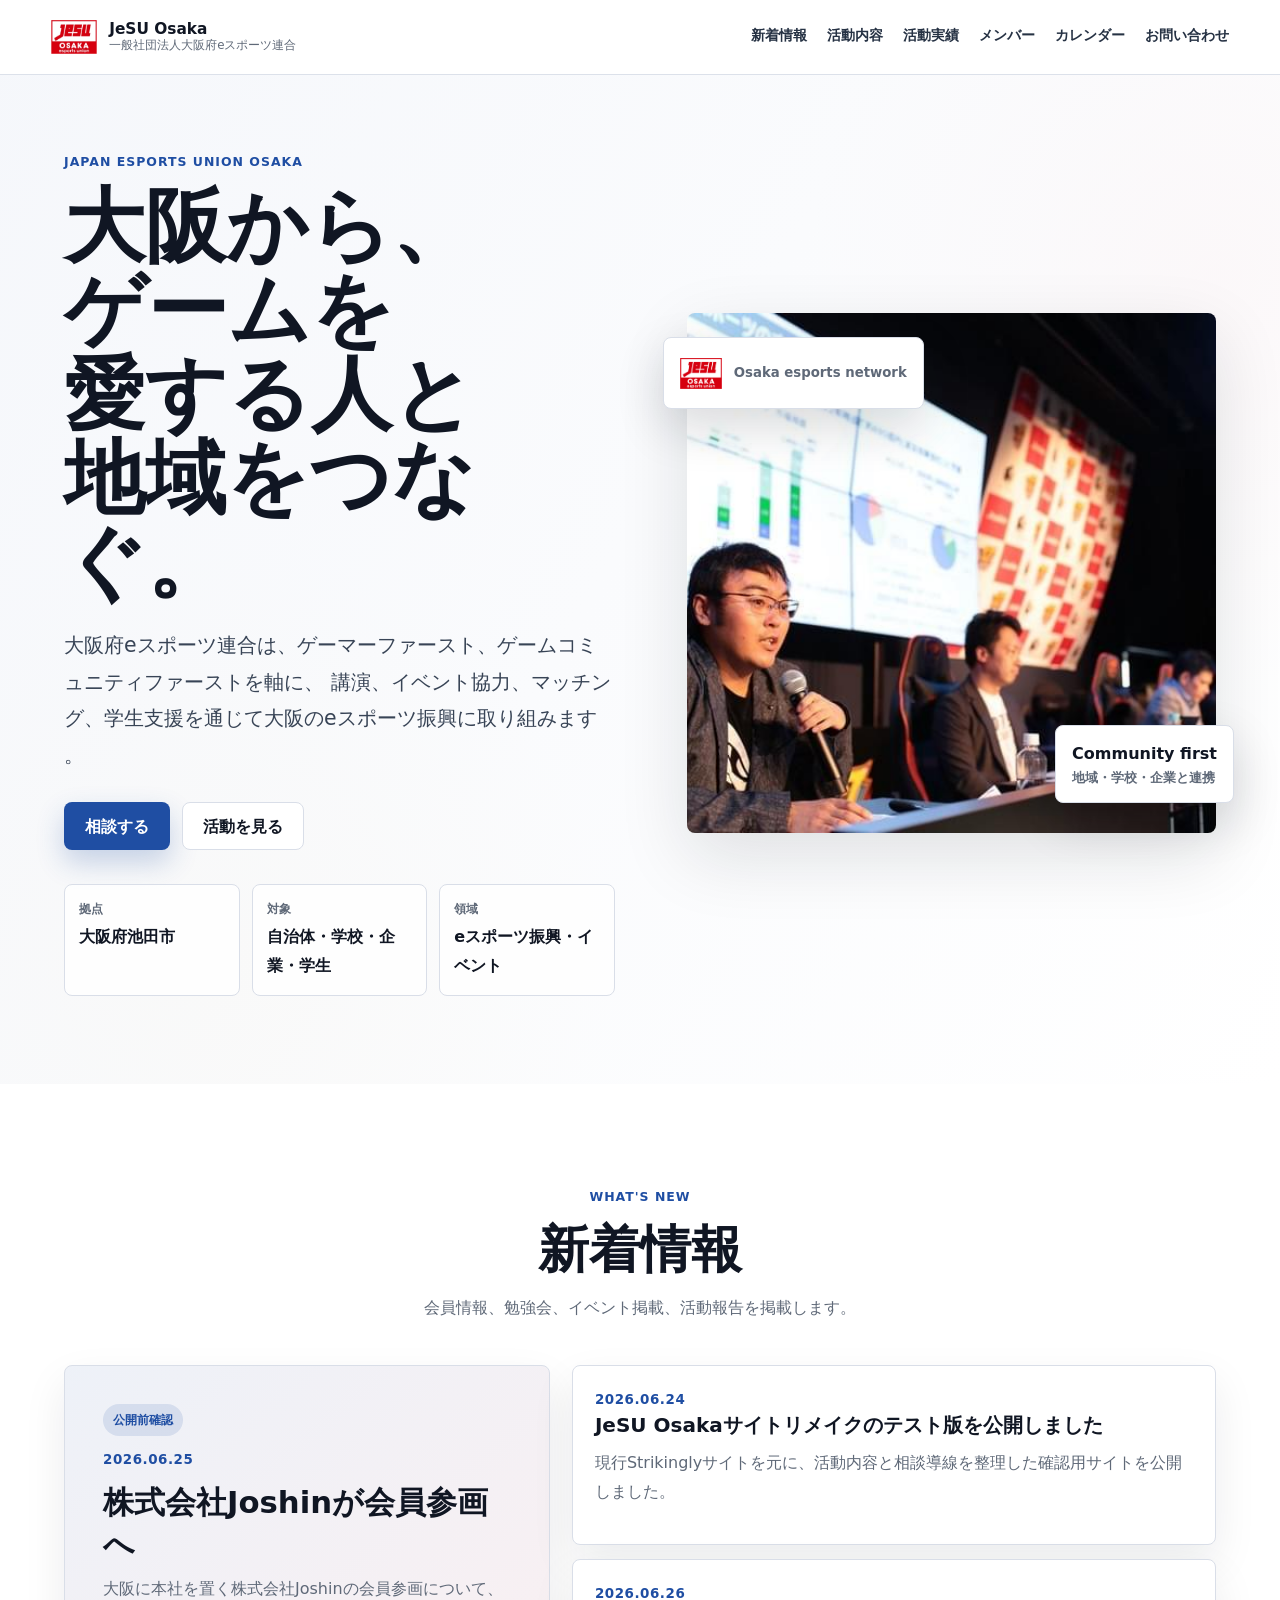
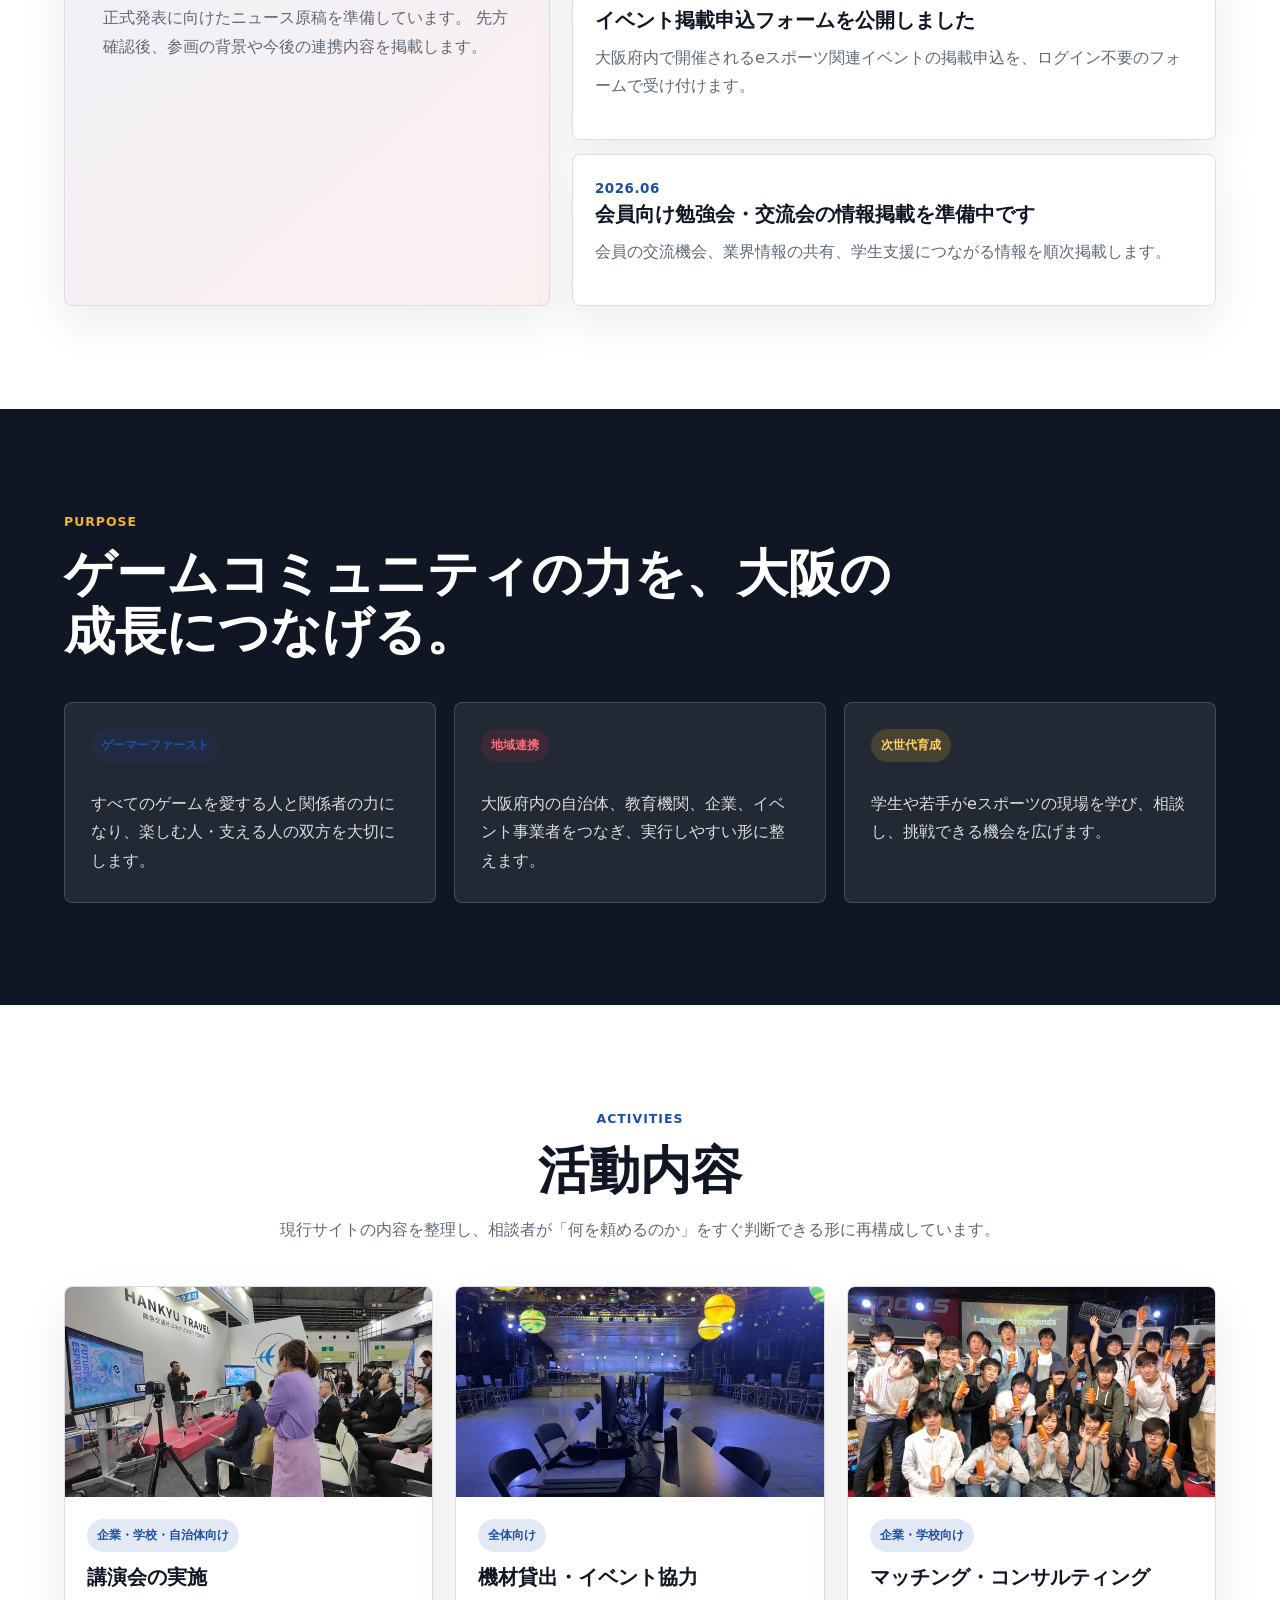
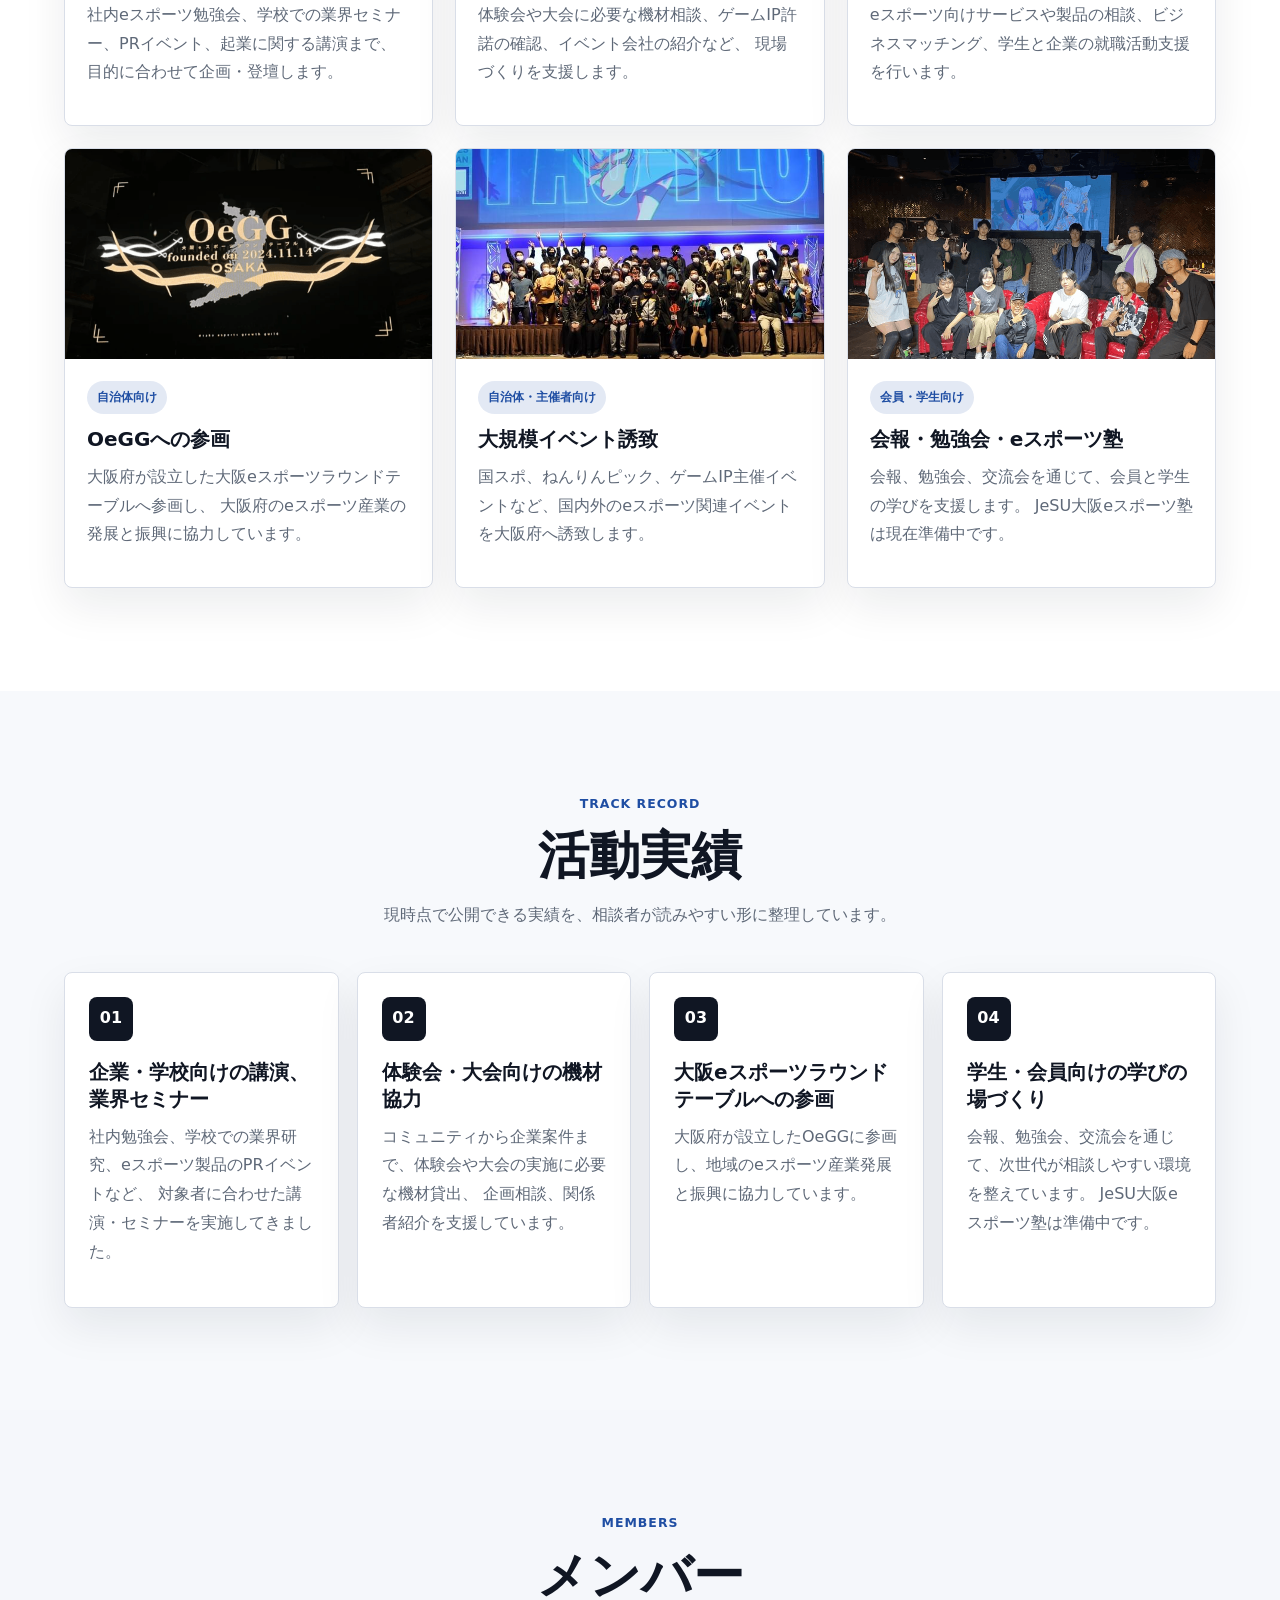
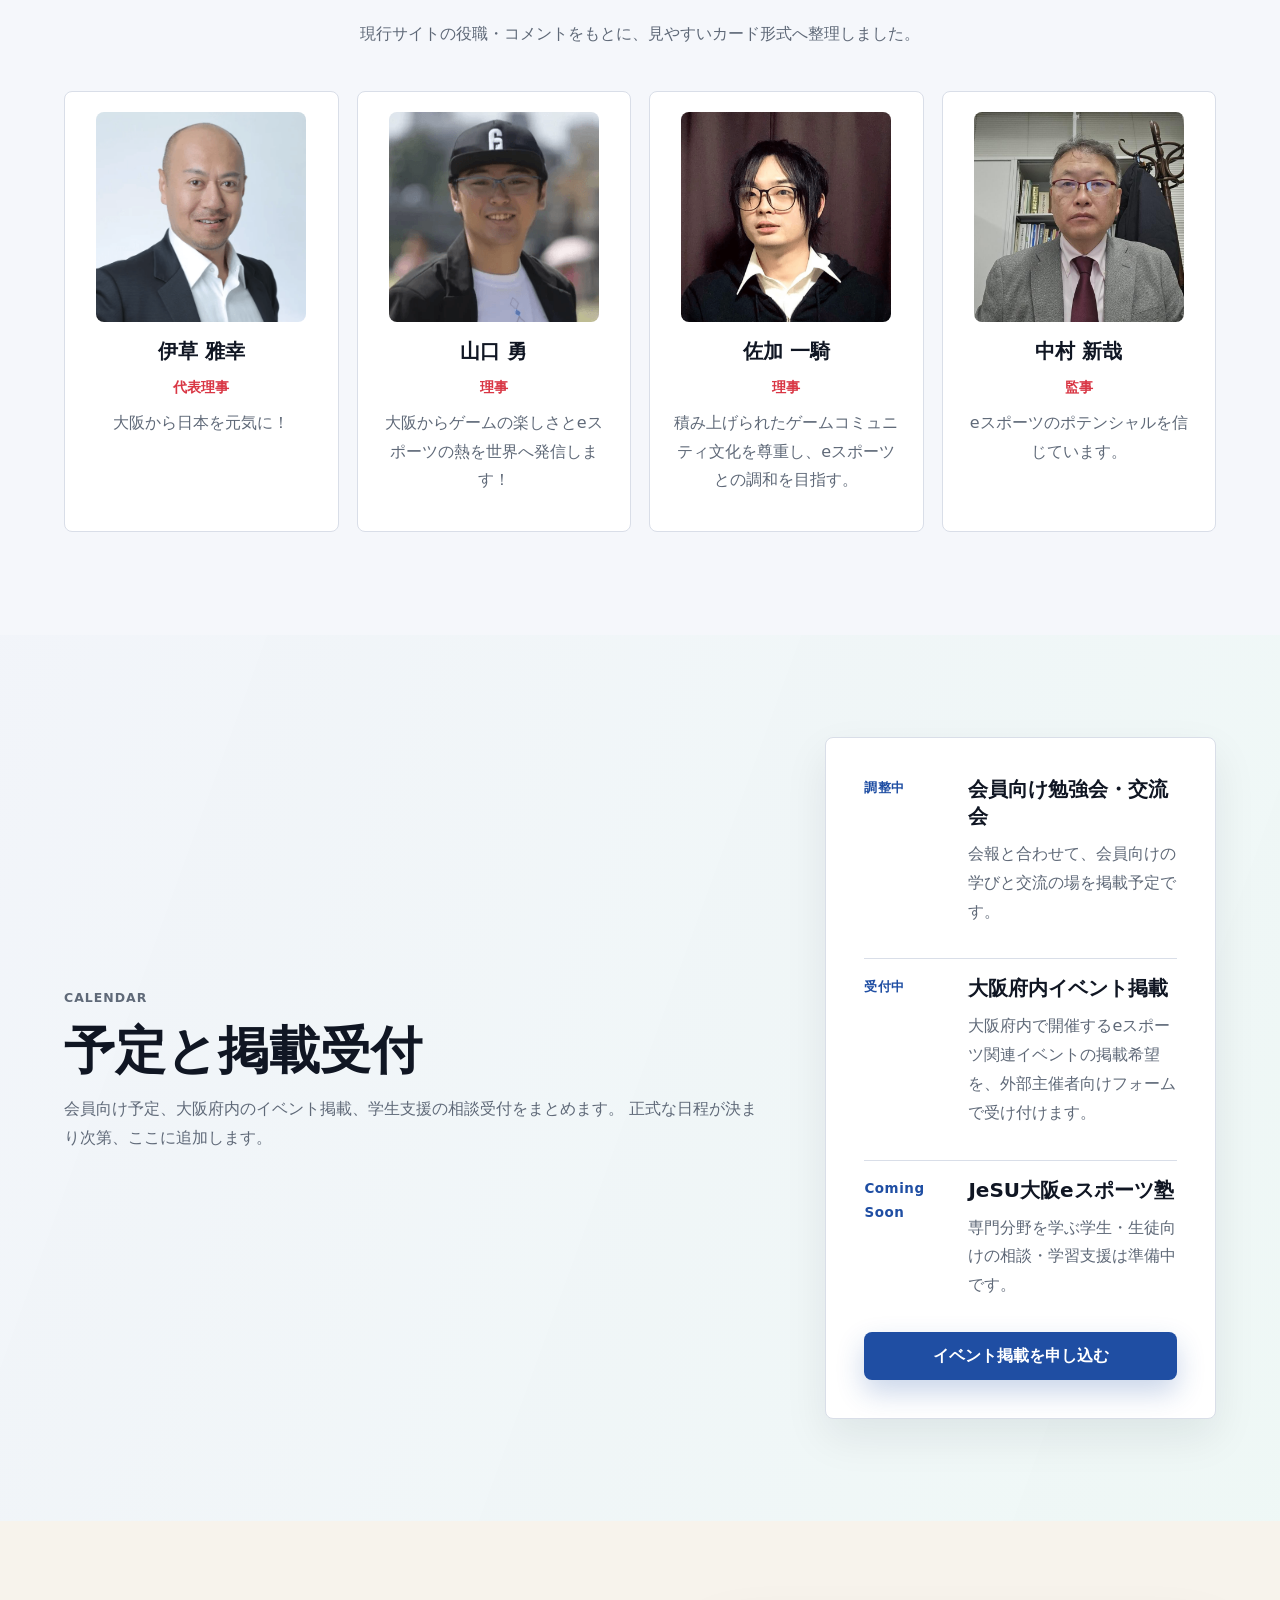
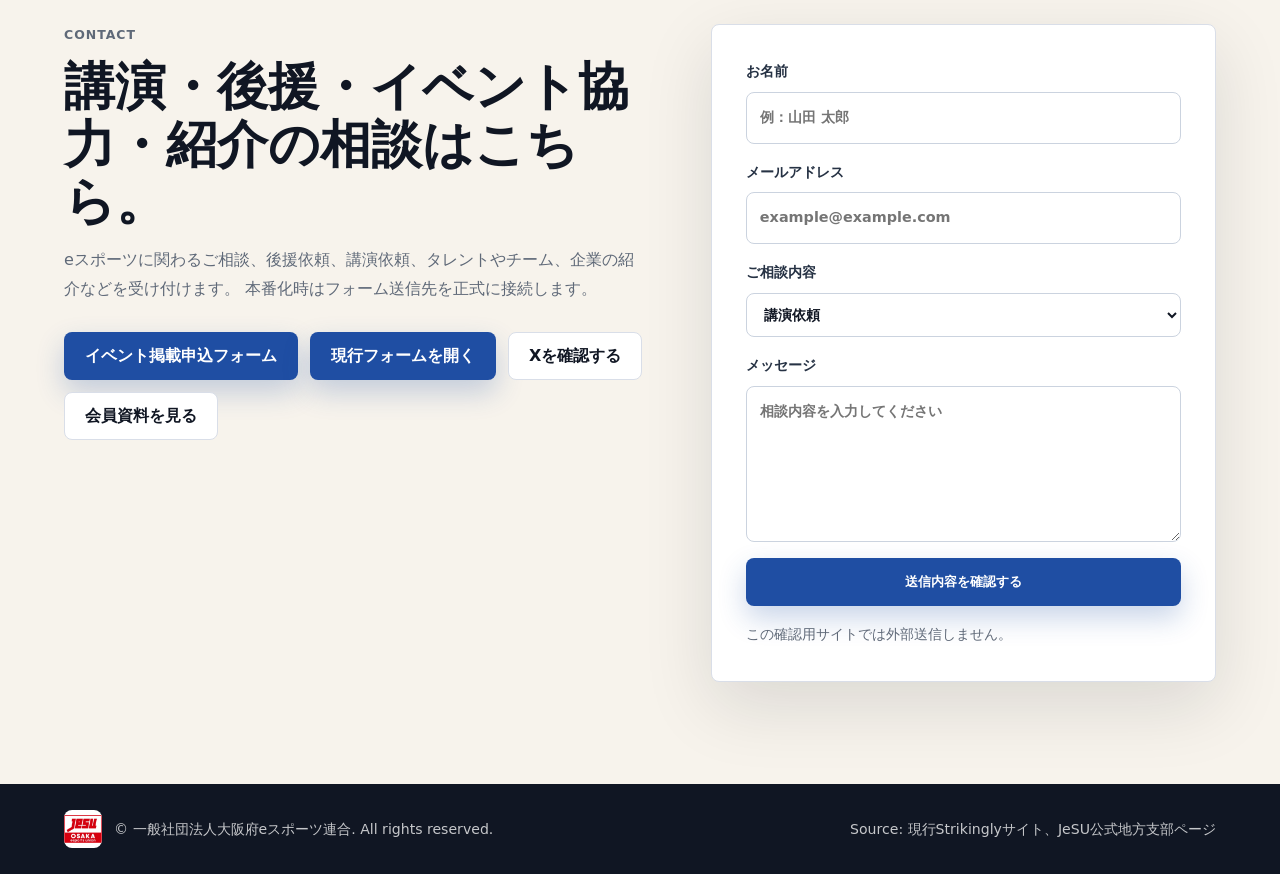
==== commit d3526633: "Fix mobile menu layout" ====
--- a/index.html
+++ b/index.html
@@ -35,6 +35,17 @@
         <a href="#calendar">カレンダー</a>
         <a href="#contact">お問い合わせ</a>
       </nav>
+      <details class="mobile-menu">
+        <summary>メニュー</summary>
+        <nav aria-label="スマホ用サイト内メニュー">
+          <a href="#news">新着情報</a>
+          <a href="#activities">活動内容</a>
+          <a href="#records">活動実績</a>
+          <a href="#members">メンバー</a>
+          <a href="#calendar">カレンダー</a>
+          <a href="#contact">お問い合わせ</a>
+        </nav>
+      </details>
     </header>
 
     <main id="top">
@@ -106,9 +117,9 @@
               <p>現行Strikinglyサイトを元に、活動内容と相談導線を整理した確認用サイトを公開しました。</p>
             </article>
             <article>
-              <time datetime="2026-06">2026.06</time>
-              <h3>大阪府内イベントの掲載受付枠を準備中です</h3>
-              <p>大阪府内で開催されるeスポーツ関連イベントを紹介できるよう、掲載ルールを整備しています。</p>
+              <time datetime="2026-06-26">2026.06.26</time>
+              <h3>イベント掲載申込フォームを公開しました</h3>
+              <p>大阪府内で開催されるeスポーツ関連イベントの掲載申込を、ログイン不要のフォームで受け付けます。</p>
             </article>
             <article>
               <time datetime="2026-06">2026.06</time>
@@ -208,7 +219,8 @@
               <p class="target">会員・学生向け</p>
               <h3>会報・勉強会・eスポーツ塾</h3>
               <p>
-                会報、勉強会、交流会に加え、専門分野を学ぶ学生がオンラインで相談できる学びの場を提供します。
+                会報、勉強会、交流会を通じて、会員と学生の学びを支援します。
+                JeSU大阪eスポーツ塾は現在準備中です。
               </p>
             </div>
           </article>
@@ -249,7 +261,8 @@
             <span>04</span>
             <h3>学生・会員向けの学びの場づくり</h3>
             <p>
-              会報、勉強会、交流会、JeSU大阪eスポーツ塾を通じて、次世代が相談しやすい環境を整えています。
+              会報、勉強会、交流会を通じて、次世代が相談しやすい環境を整えています。
+              JeSU大阪eスポーツ塾は準備中です。
             </p>
           </article>
         </div>
@@ -310,17 +323,24 @@
             <time>受付中</time>
             <div>
               <h3>大阪府内イベント掲載</h3>
-              <p>大阪府内で開催するeスポーツ関連イベントの掲載希望を受け付けます。</p>
-            </div>
-          </article>
-          <article>
-            <time>受付中</time>
+              <p>大阪府内で開催するeスポーツ関連イベントの掲載希望を、外部主催者向けフォームで受け付けます。</p>
+            </div>
+          </article>
+          <article>
+            <time>Coming Soon</time>
             <div>
               <h3>JeSU大阪eスポーツ塾</h3>
-              <p>専門分野を学ぶ学生・生徒からの相談希望を受け付けます。</p>
-            </div>
-          </article>
-          <a class="button primary" href="#contact">掲載・参加について相談する</a>
+              <p>専門分野を学ぶ学生・生徒向けの相談・学習支援は準備中です。</p>
+            </div>
+          </article>
+          <a
+            class="button primary"
+            href="https://docs.google.com/forms/d/e/1FAIpQLSc_2q_K6ZeWMOutHOdOrIkhJy6aw8hCsNF9WSdkwaaT2NnOoQ/viewform"
+            target="_blank"
+            rel="noreferrer"
+          >
+            イベント掲載を申し込む
+          </a>
         </div>
       </section>
 
@@ -333,6 +353,14 @@
             本番化時はフォーム送信先を正式に接続します。
           </p>
           <div class="contact-links">
+            <a
+              class="button primary"
+              href="https://docs.google.com/forms/d/e/1FAIpQLSc_2q_K6ZeWMOutHOdOrIkhJy6aw8hCsNF9WSdkwaaT2NnOoQ/viewform"
+              target="_blank"
+              rel="noreferrer"
+            >
+              イベント掲載申込フォーム
+            </a>
             <a class="button primary" href="https://www.jesu-osaka.jp/" target="_blank" rel="noreferrer">
               現行フォームを開く
             </a>
--- a/styles.css
+++ b/styles.css
@@ -108,6 +108,10 @@
   border-color: var(--red);
 }
 
+.mobile-menu {
+  display: none;
+}
+
 .hero {
   display: grid;
   grid-template-columns: minmax(0, 1.02fr) minmax(320px, 0.98fr);
@@ -671,19 +675,66 @@
   }
 
   .nav {
+    display: none;
+  }
+
+  .mobile-menu {
+    display: block;
+    width: calc(100vw - 40px);
+  }
+
+  .mobile-menu summary {
+    display: flex;
+    align-items: center;
+    justify-content: space-between;
+    min-height: 46px;
+    padding: 9px 14px;
+    border: 1px solid var(--line);
+    border-radius: 8px;
+    background: white;
+    color: var(--ink);
+    cursor: pointer;
+    font-weight: 900;
+    list-style: none;
+  }
+
+  .mobile-menu summary::-webkit-details-marker {
+    display: none;
+  }
+
+  .mobile-menu summary::after {
+    content: "+";
+    color: var(--blue);
+    font-size: 1.2rem;
+    line-height: 1;
+  }
+
+  .mobile-menu[open] summary::after {
+    content: "-";
+  }
+
+  .mobile-menu nav {
     display: grid;
-    grid-template-columns: repeat(2, minmax(0, 1fr));
-    justify-content: stretch;
-    gap: 6px 10px;
-    width: min(300px, calc(100vw - 80px));
-    font-size: 0.78rem;
-  }
-
-  .nav a {
-    padding: 6px 0;
-    min-width: 0;
-    white-space: normal;
-    text-align: center;
+    gap: 6px;
+    margin-top: 8px;
+    padding: 8px;
+    border: 1px solid var(--line);
+    border-radius: 8px;
+    background: white;
+  }
+
+  .mobile-menu a {
+    display: block;
+    padding: 10px 12px;
+    border-radius: 6px;
+    color: #263244;
+    font-size: 0.92rem;
+    font-weight: 800;
+  }
+
+  .mobile-menu a:active,
+  .mobile-menu a:hover {
+    background: var(--soft);
   }
 
   h1 {
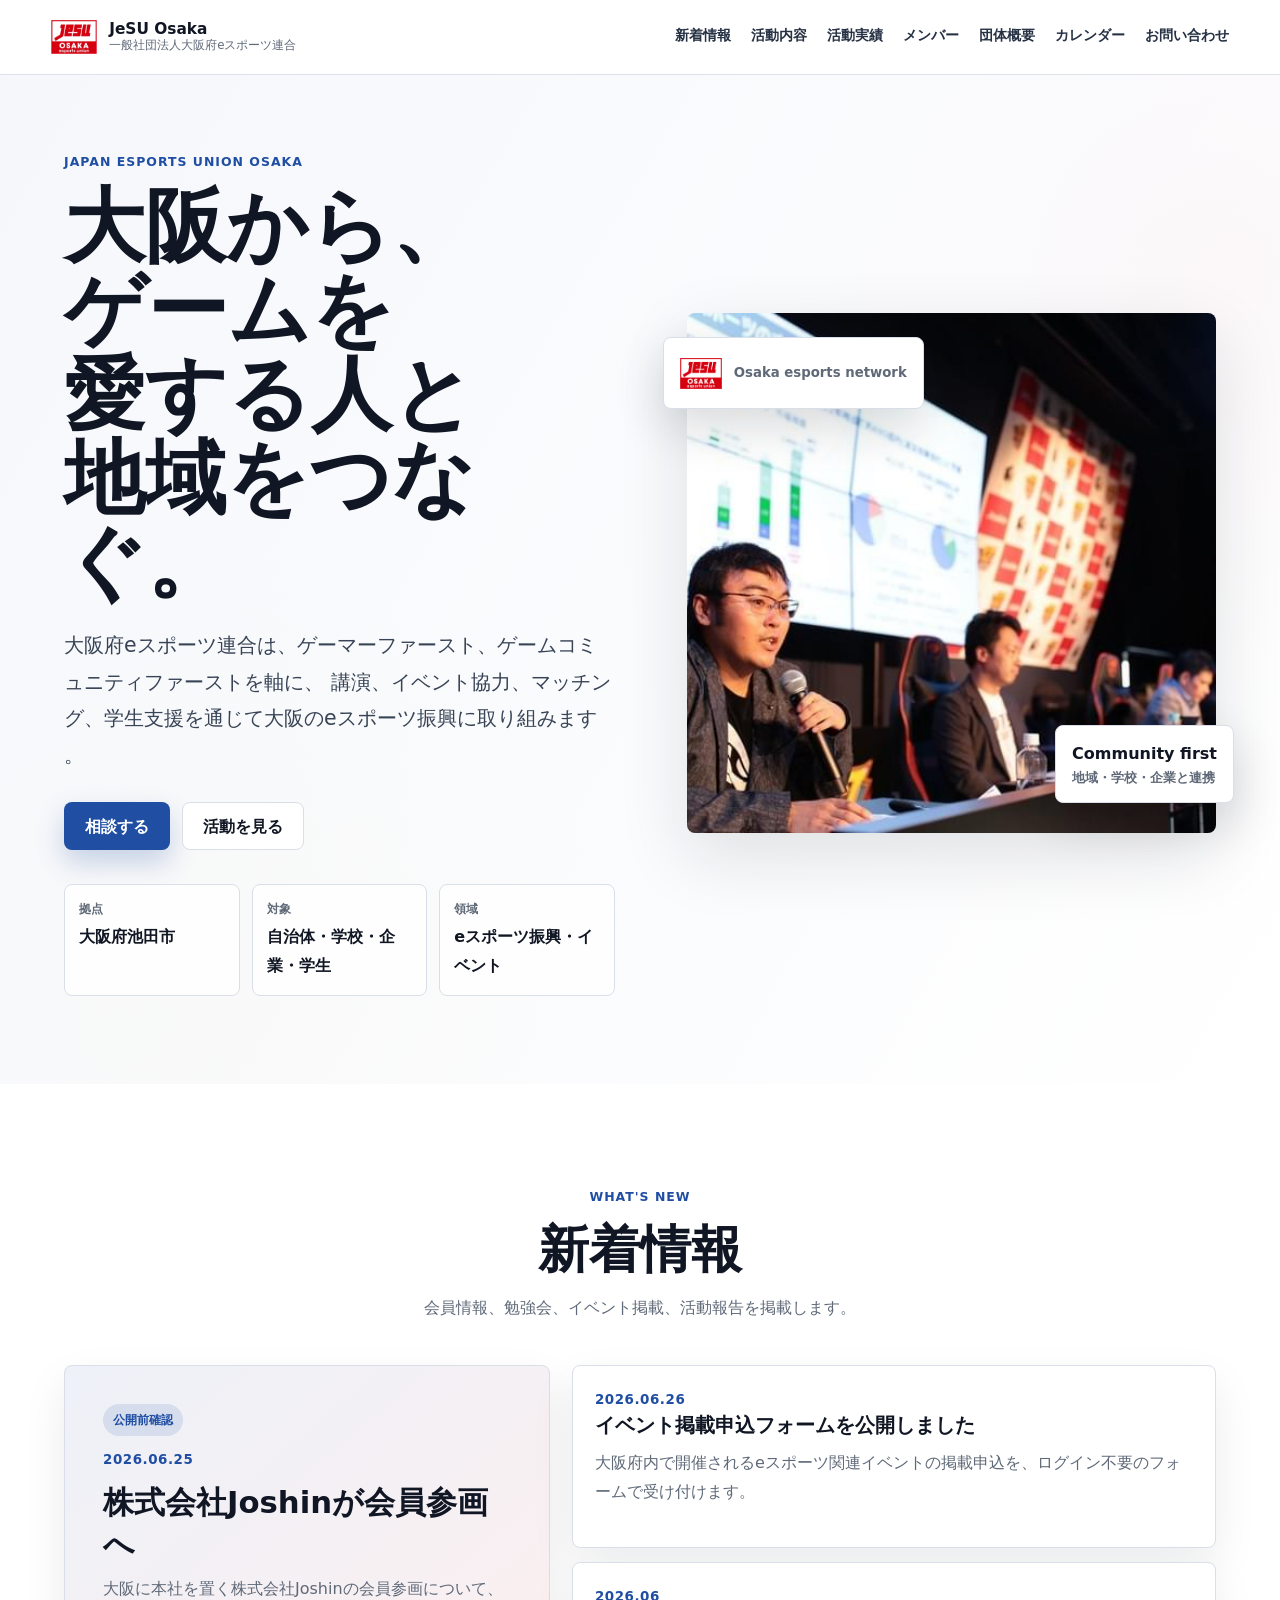
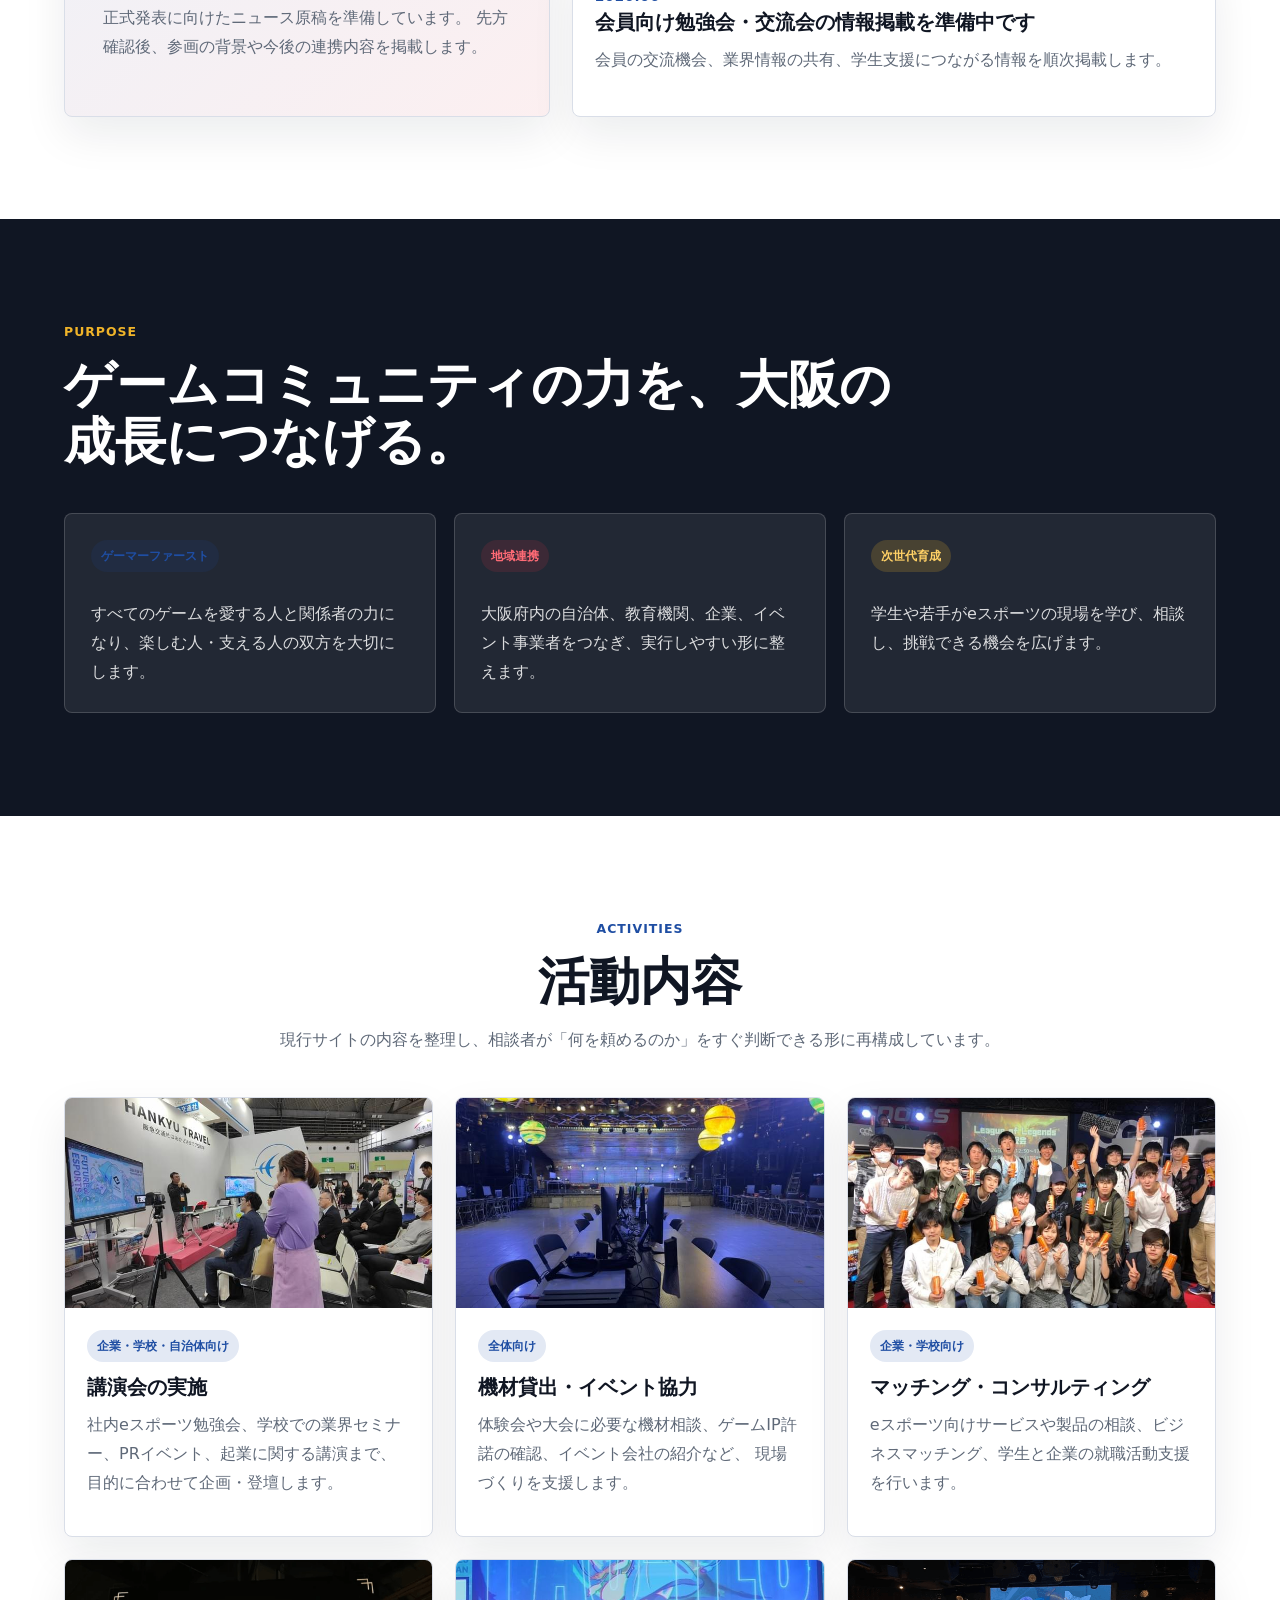
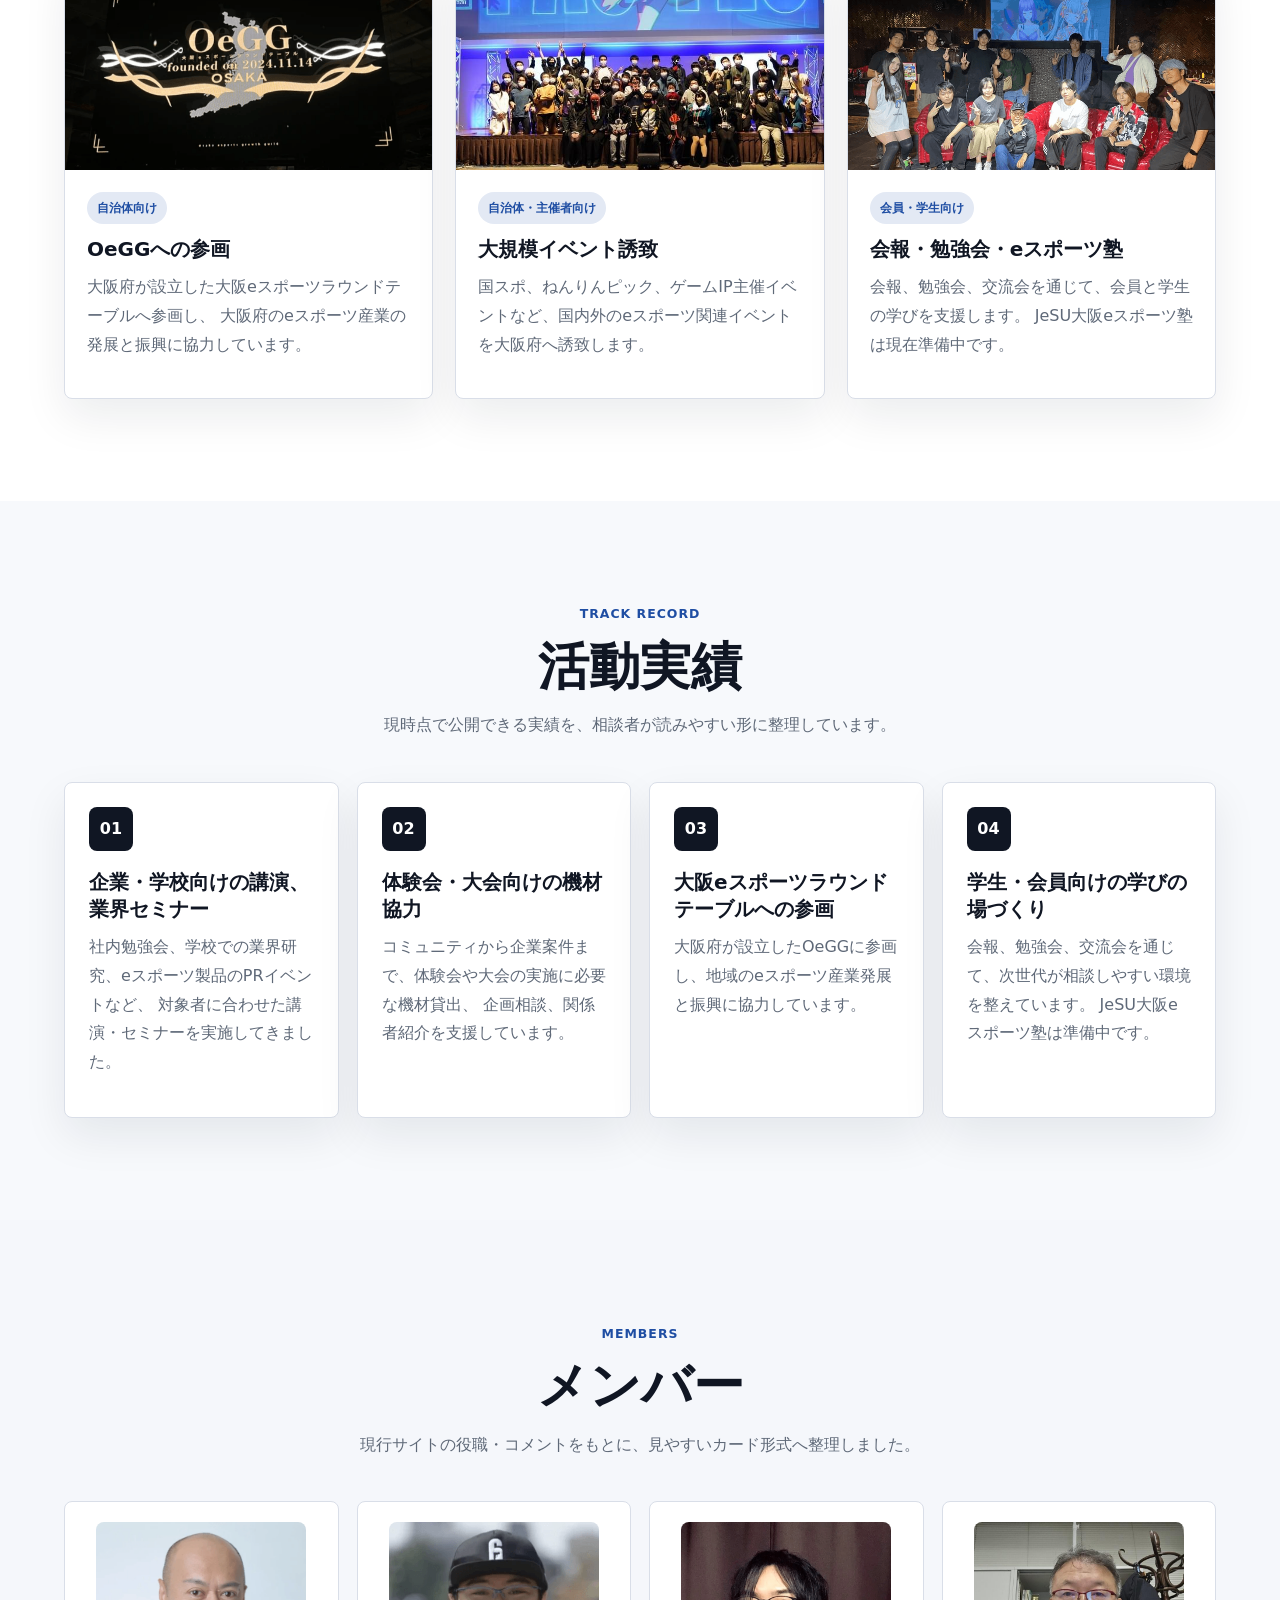
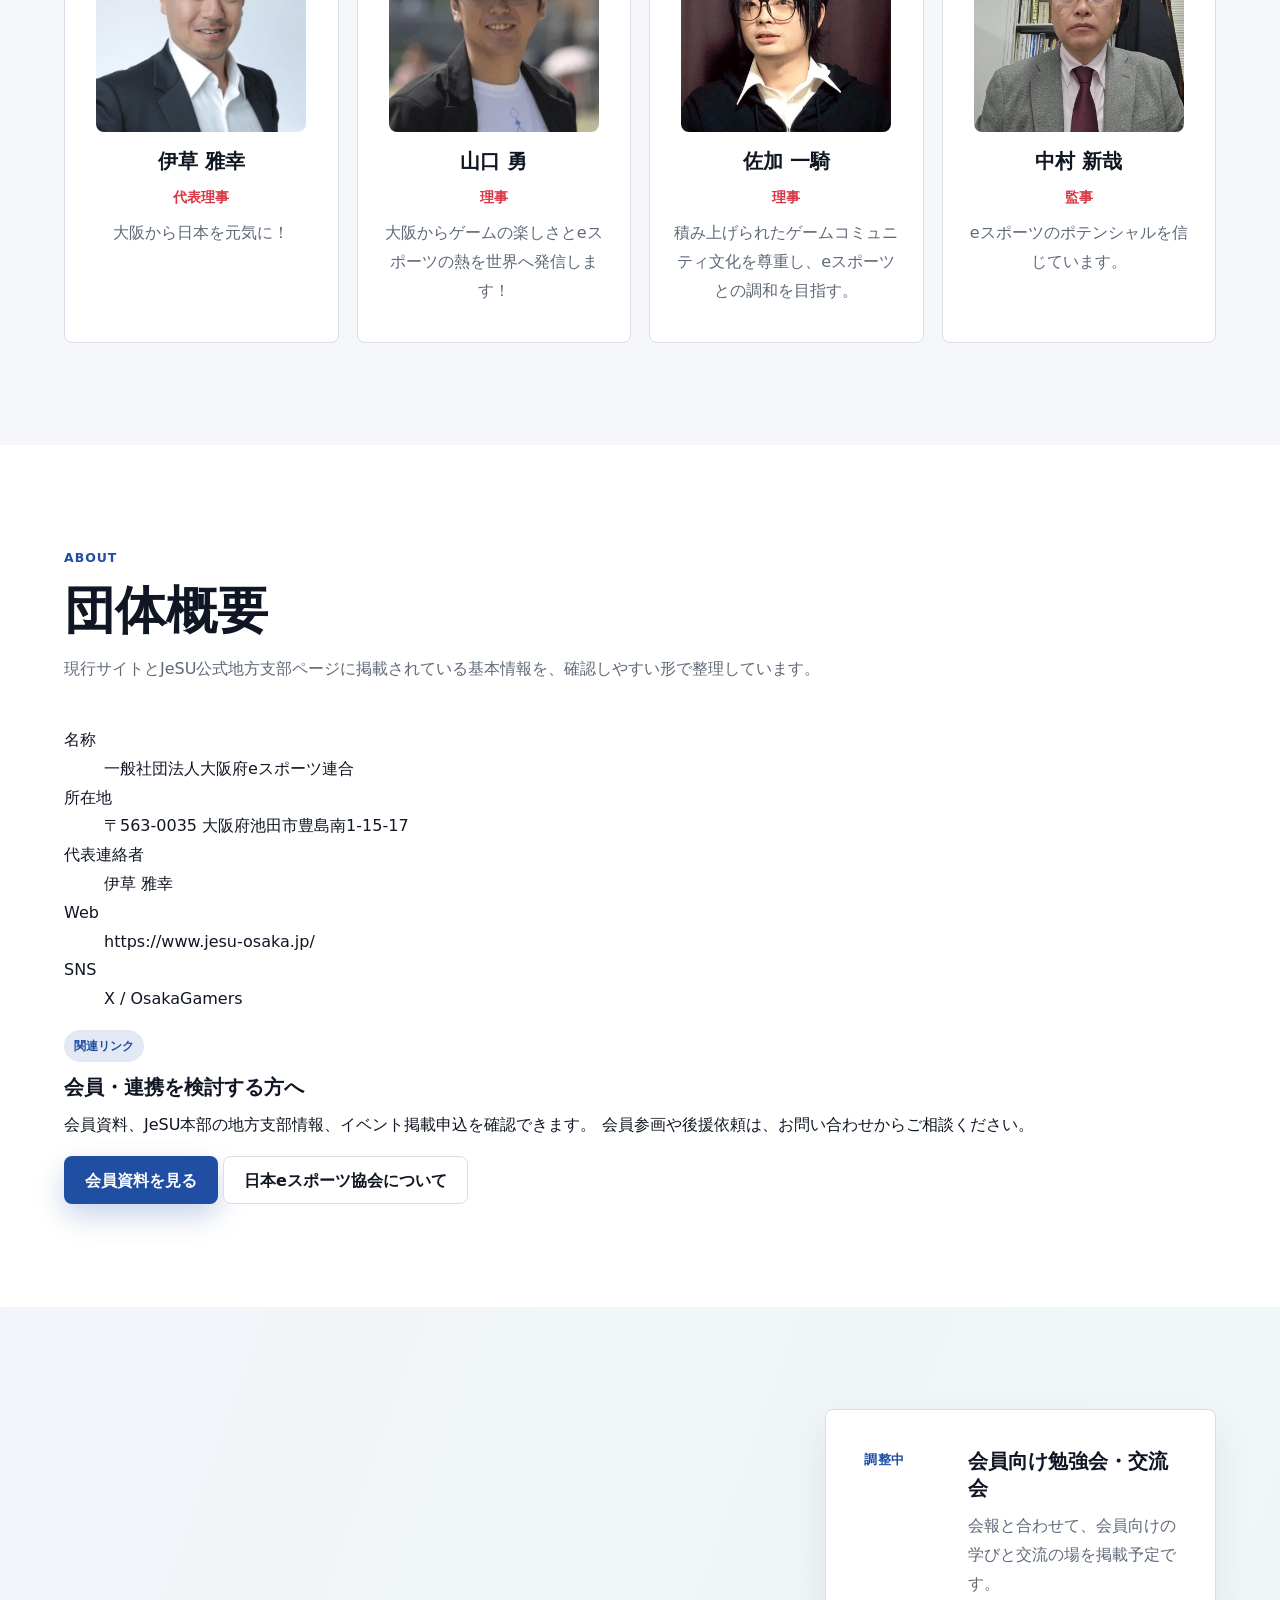
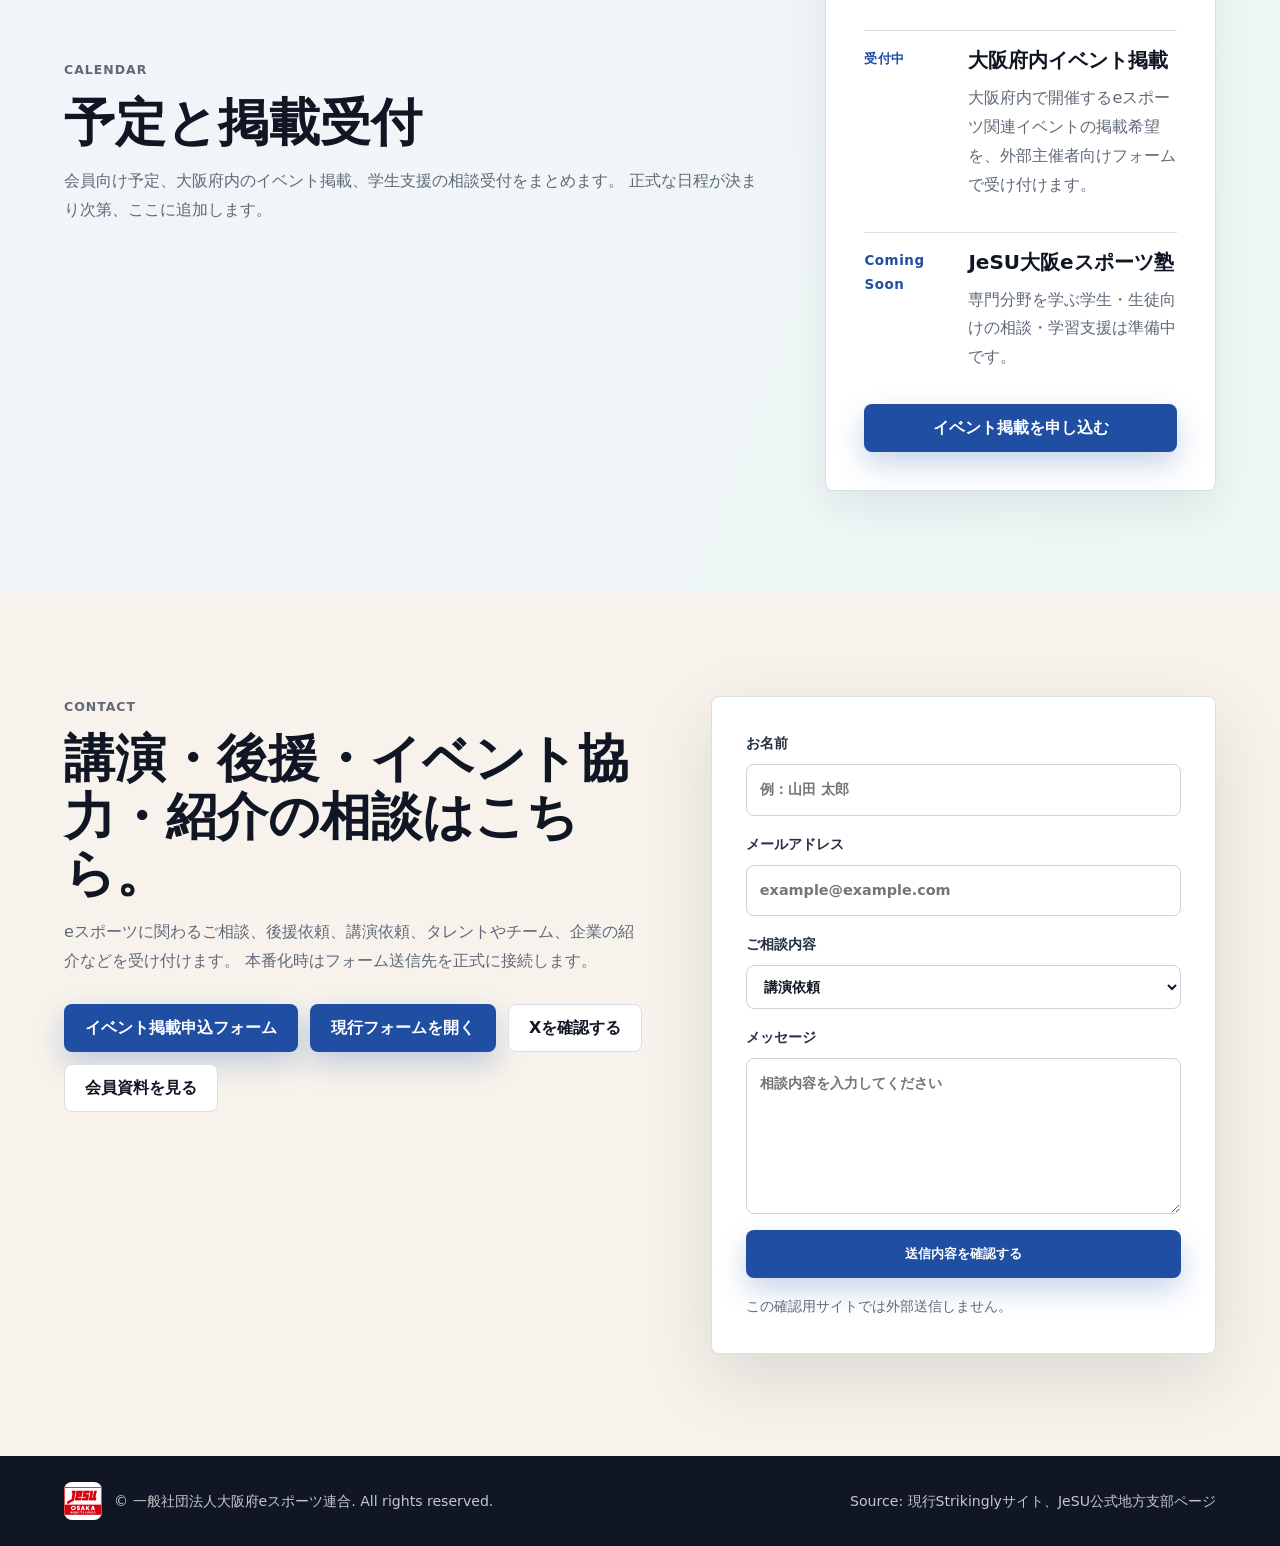
==== commit a2924900: "Update news and association wording" ====
--- a/index.html
+++ b/index.html
@@ -32,6 +32,7 @@
         <a href="#activities">活動内容</a>
         <a href="#records">活動実績</a>
         <a href="#members">メンバー</a>
+        <a href="#about">団体概要</a>
         <a href="#calendar">カレンダー</a>
         <a href="#contact">お問い合わせ</a>
       </nav>
@@ -42,6 +43,7 @@
           <a href="#activities">活動内容</a>
           <a href="#records">活動実績</a>
           <a href="#members">メンバー</a>
+          <a href="#about">団体概要</a>
           <a href="#calendar">カレンダー</a>
           <a href="#contact">お問い合わせ</a>
         </nav>
@@ -112,11 +114,6 @@
           </article>
           <div class="news-list" aria-label="新着情報一覧">
             <article>
-              <time datetime="2026-06-24">2026.06.24</time>
-              <h3>JeSU Osakaサイトリメイクのテスト版を公開しました</h3>
-              <p>現行Strikinglyサイトを元に、活動内容と相談導線を整理した確認用サイトを公開しました。</p>
-            </article>
-            <article>
               <time datetime="2026-06-26">2026.06.26</time>
               <h3>イベント掲載申込フォームを公開しました</h3>
               <p>大阪府内で開催されるeスポーツ関連イベントの掲載申込を、ログイン不要のフォームで受け付けます。</p>
@@ -299,6 +296,65 @@
             <p class="role">監事</p>
             <p>eスポーツのポテンシャルを信じています。</p>
           </article>
+        </div>
+      </section>
+
+      <section class="section about" id="about">
+        <div class="section-heading compact">
+          <p class="eyebrow">About</p>
+          <h2>団体概要</h2>
+          <p>
+            現行サイトとJeSU公式地方支部ページに掲載されている基本情報を、確認しやすい形で整理しています。
+          </p>
+        </div>
+        <div class="about-layout">
+          <dl class="about-list" aria-label="団体概要">
+            <div>
+              <dt>名称</dt>
+              <dd>一般社団法人大阪府eスポーツ連合</dd>
+            </div>
+            <div>
+              <dt>所在地</dt>
+              <dd>〒563-0035 大阪府池田市豊島南1-15-17</dd>
+            </div>
+            <div>
+              <dt>代表連絡者</dt>
+              <dd>伊草 雅幸</dd>
+            </div>
+            <div>
+              <dt>Web</dt>
+              <dd>
+                <a href="https://www.jesu-osaka.jp/" target="_blank" rel="noreferrer">https://www.jesu-osaka.jp/</a>
+              </dd>
+            </div>
+            <div>
+              <dt>SNS</dt>
+              <dd>
+                <a href="https://x.com/OsakaGamers" target="_blank" rel="noreferrer">X / OsakaGamers</a>
+              </dd>
+            </div>
+          </dl>
+          <aside class="about-card" aria-label="関連リンク">
+            <p class="target">関連リンク</p>
+            <h3>会員・連携を検討する方へ</h3>
+            <p>
+              会員資料、JeSU本部の地方支部情報、イベント掲載申込を確認できます。
+              会員参画や後援依頼は、お問い合わせからご相談ください。
+            </p>
+            <div class="about-actions">
+              <a
+                class="button primary"
+                href="https://uploads.strikinglycdn.com/files/aa9ea3ad-1e24-4c79-87ab-0af91ceecfe7/JeSU%E5%A4%A7%E9%98%AA%E8%AA%AC%E6%98%8E%E8%B3%87%E6%96%99.pdf?t=1747220049&id=4275326"
+                target="_blank"
+                rel="noreferrer"
+              >
+                会員資料を見る
+              </a>
+              <a class="button secondary" href="https://jesu.or.jp/contents/union-branch/" target="_blank" rel="noreferrer">
+                日本eスポーツ協会について
+              </a>
+            </div>
+          </aside>
         </div>
       </section>
 
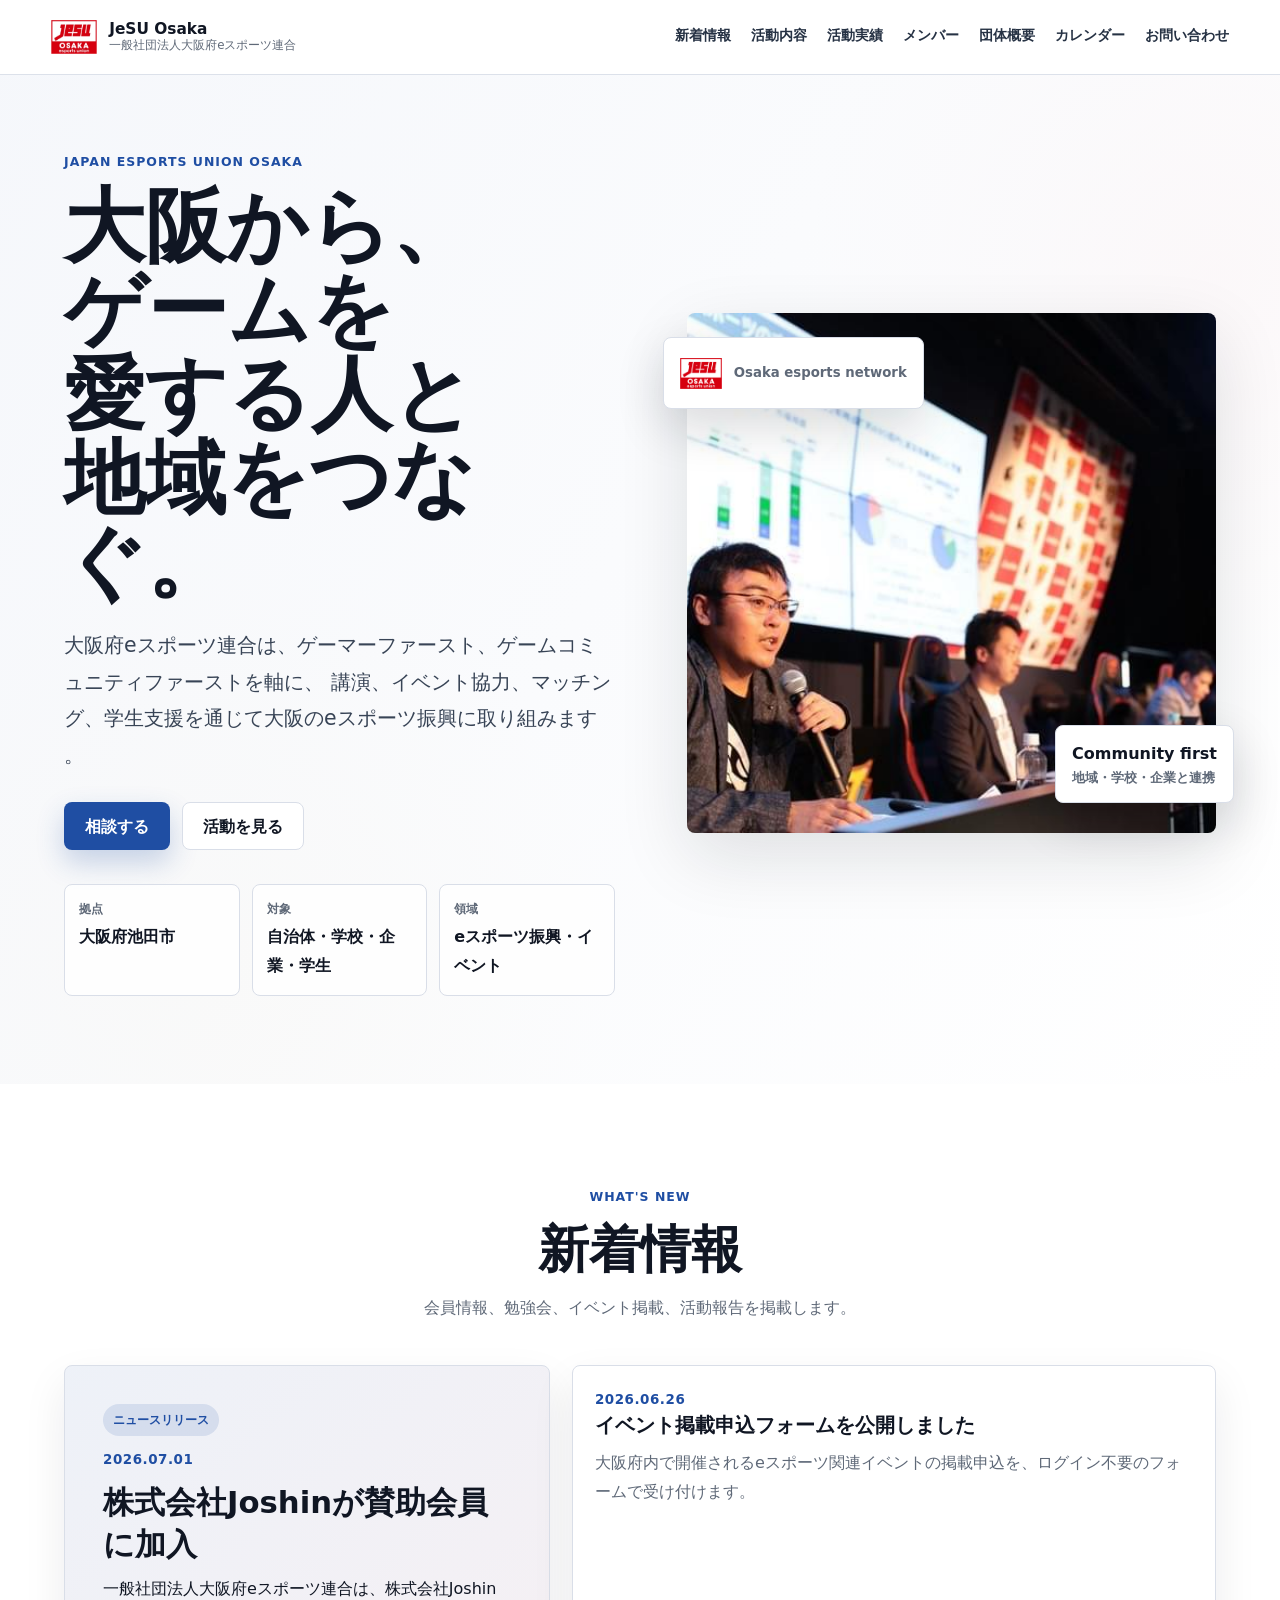
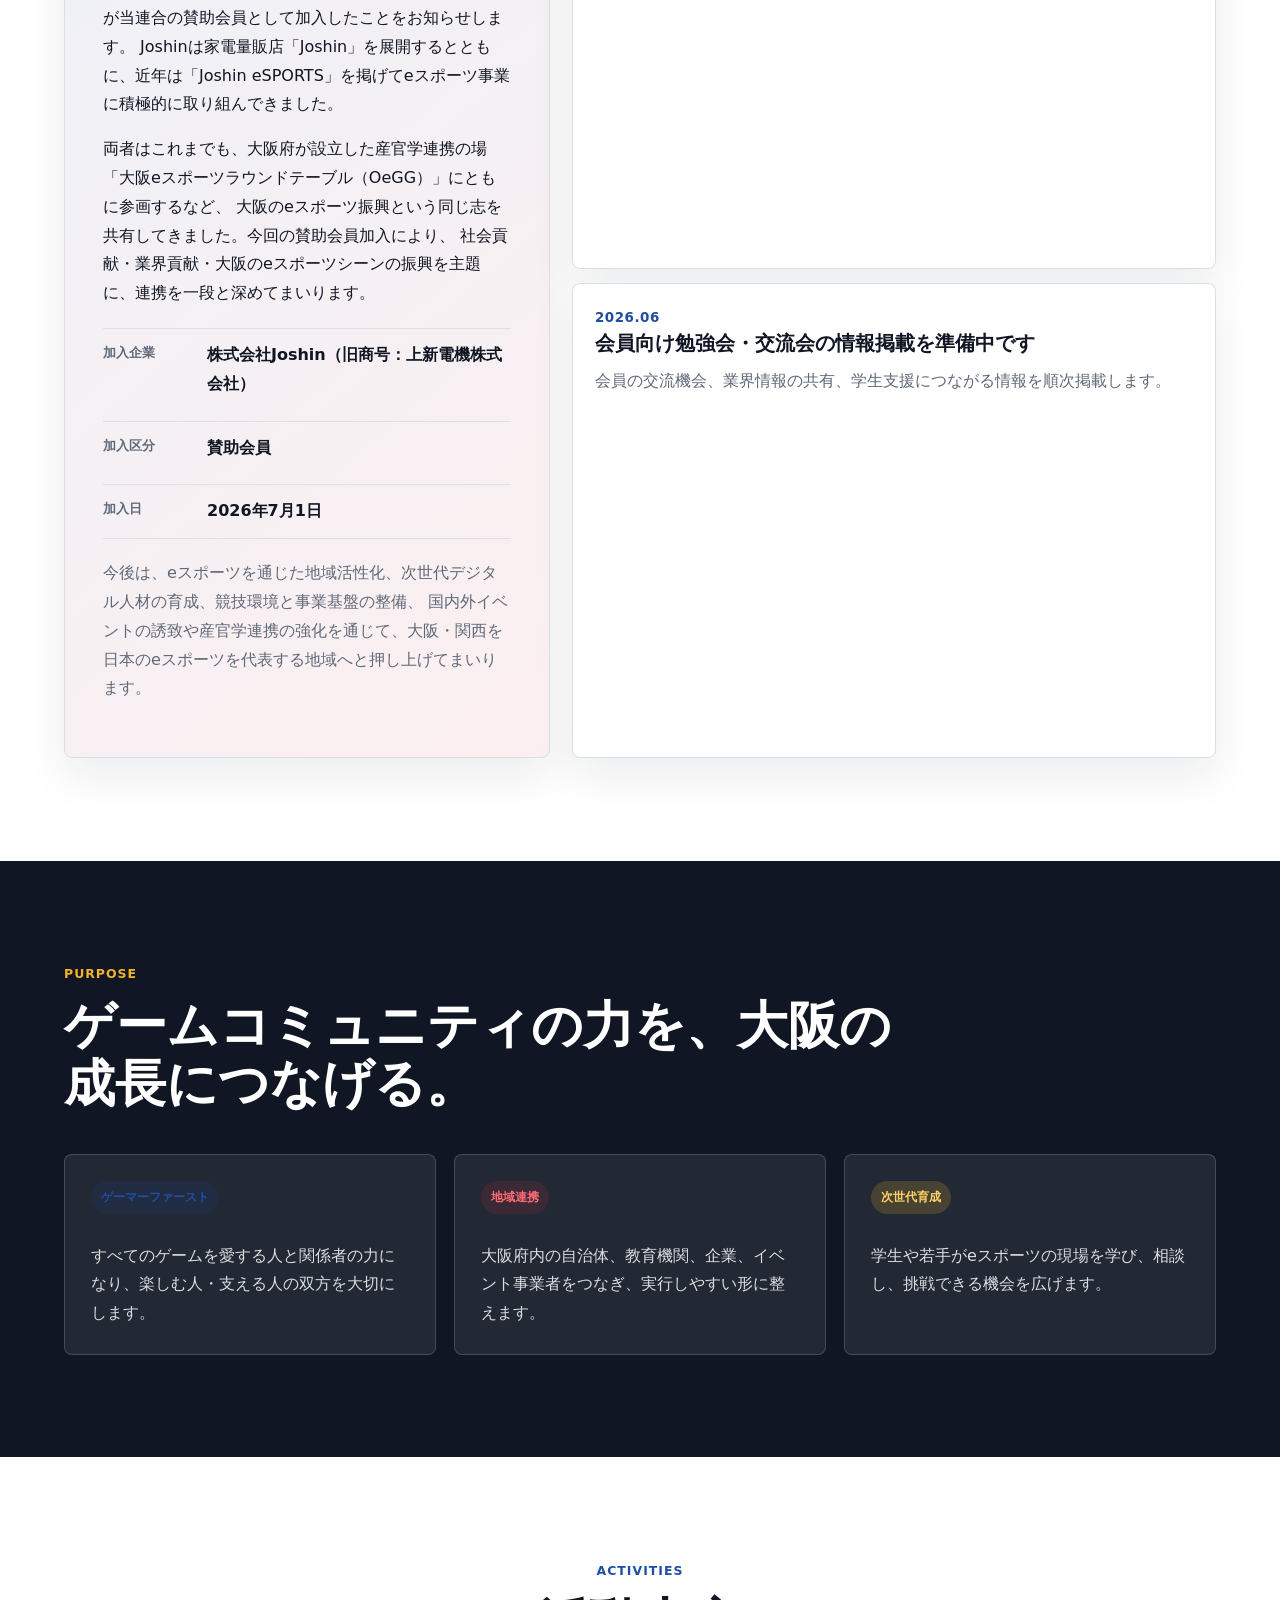
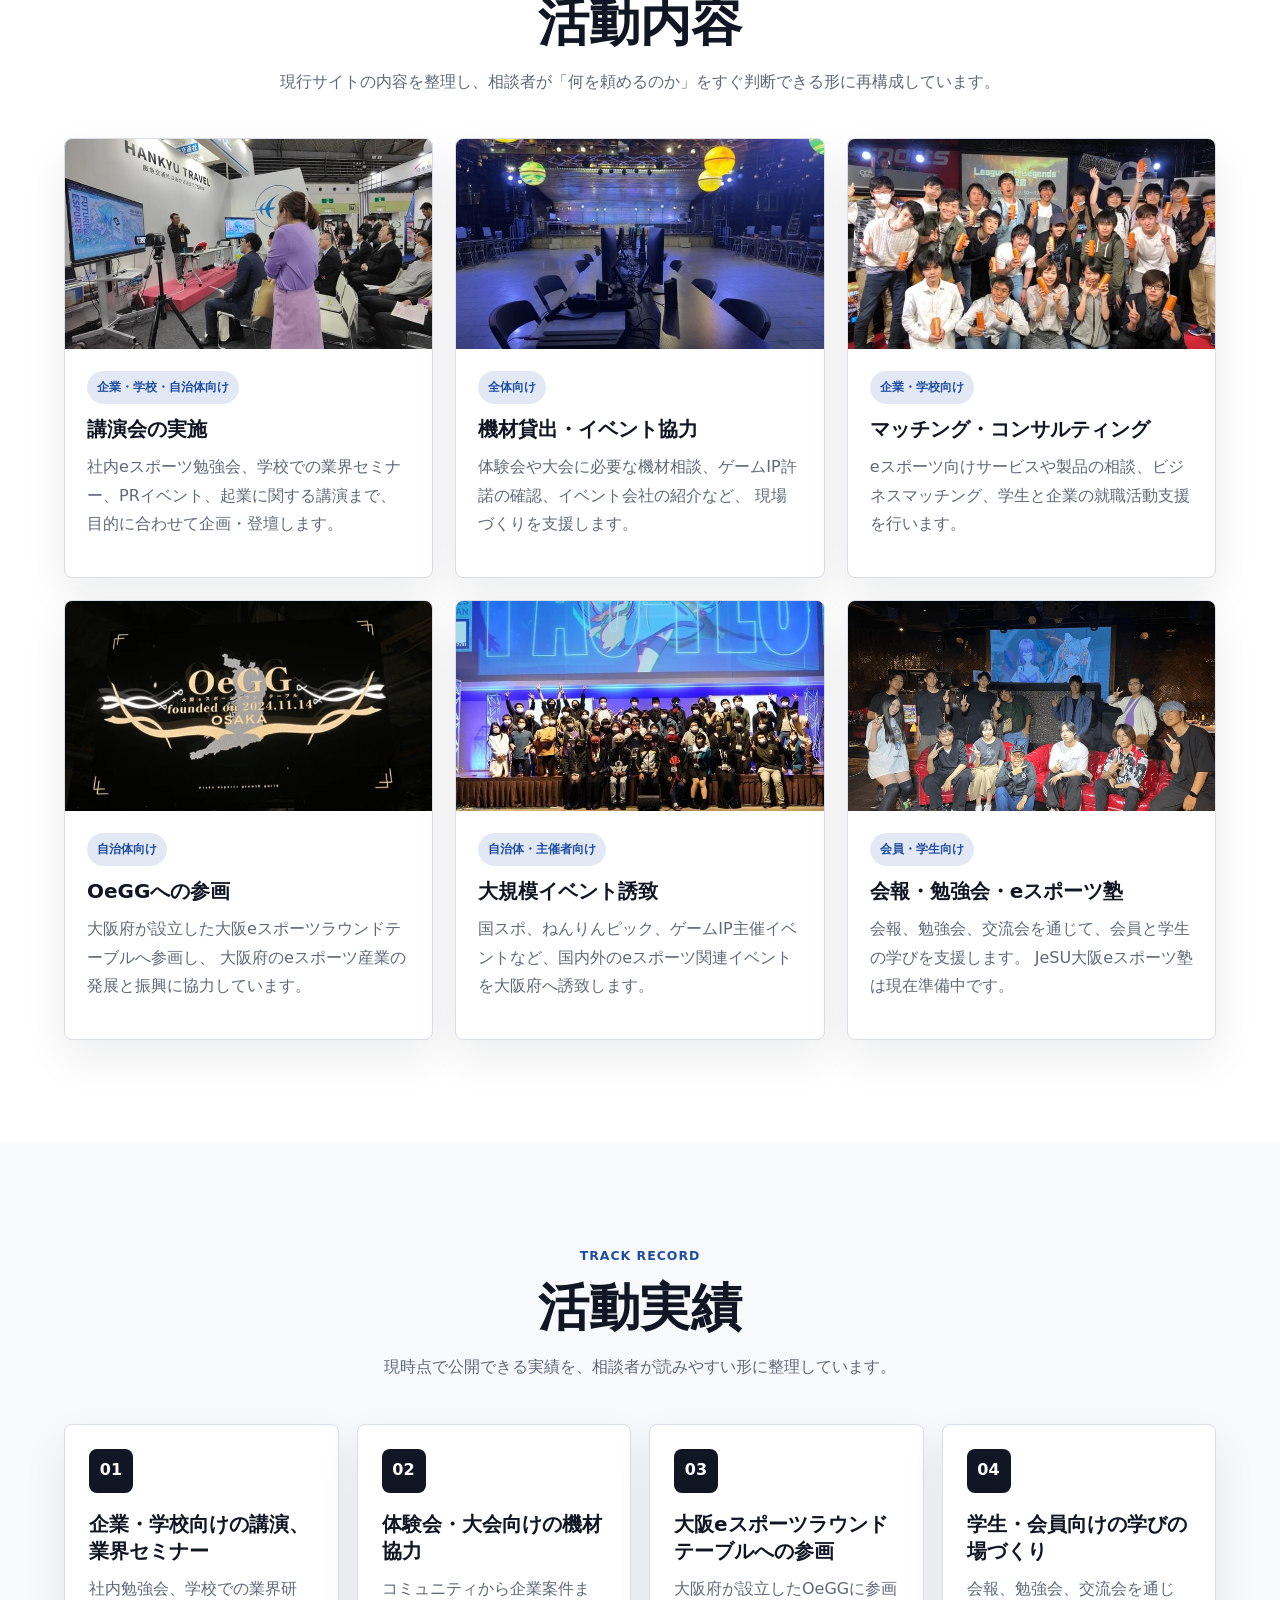
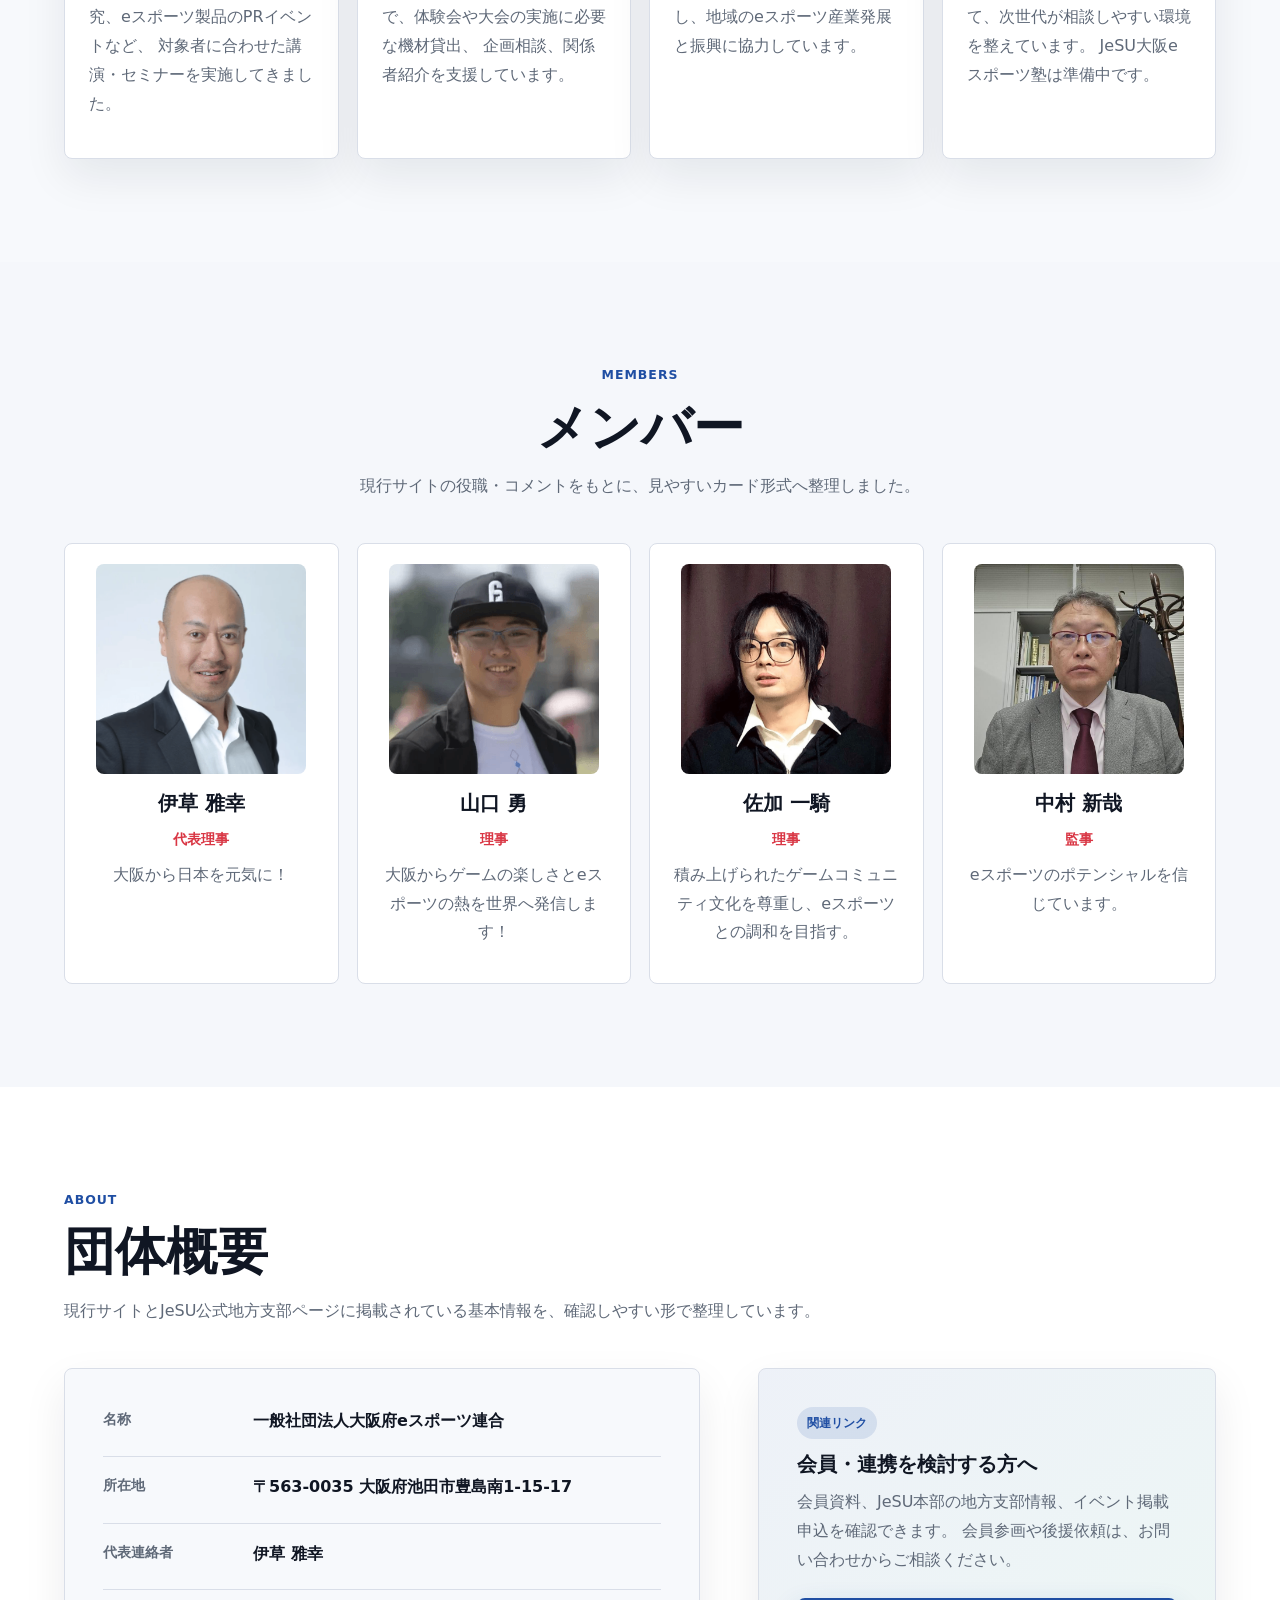
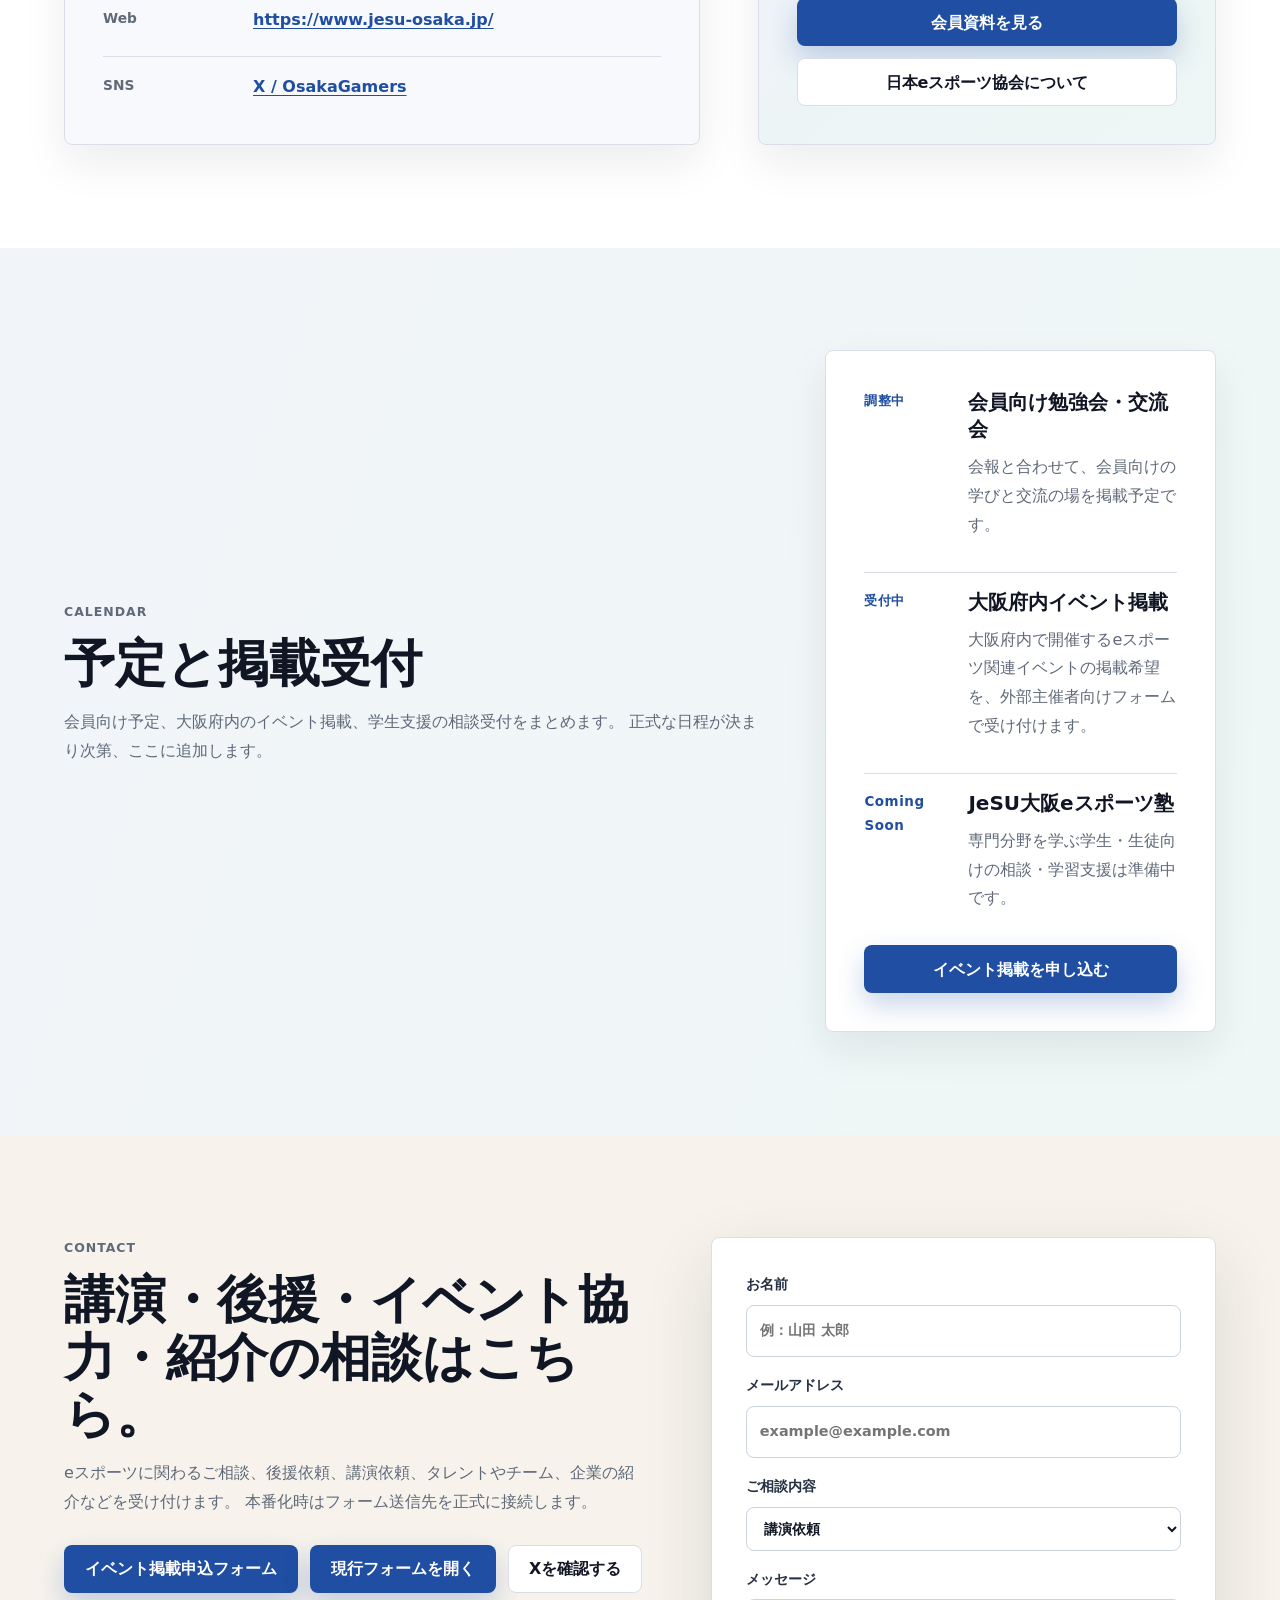
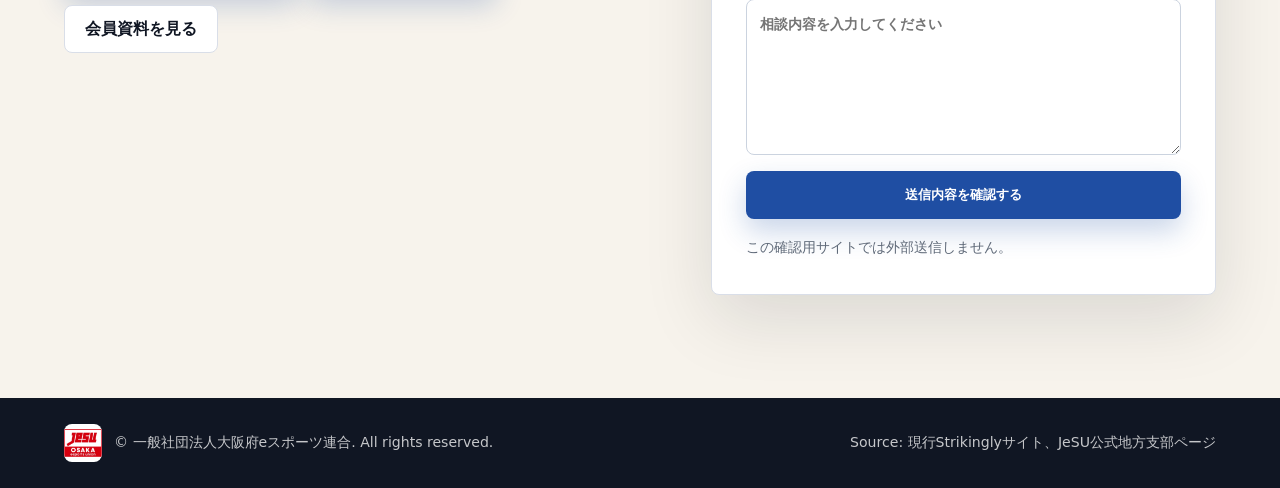
==== commit 7fe0b06d: "Update Joshin news content" ====
--- a/index.html
+++ b/index.html
@@ -104,12 +104,35 @@
         </div>
         <div class="news-layout">
           <article class="featured-news">
-            <p class="target">公開前確認</p>
-            <time datetime="2026-06-25">2026.06.25</time>
-            <h3>株式会社Joshinが会員参画へ</h3>
-            <p>
-              大阪に本社を置く株式会社Joshinの会員参画について、正式発表に向けたニュース原稿を準備しています。
-              先方確認後、参画の背景や今後の連携内容を掲載します。
+            <p class="target">ニュースリリース</p>
+            <time datetime="2026-07-01">2026.07.01</time>
+            <h3>株式会社Joshinが賛助会員に加入</h3>
+            <p>
+              一般社団法人大阪府eスポーツ連合は、株式会社Joshinが当連合の賛助会員として加入したことをお知らせします。
+              Joshinは家電量販店「Joshin」を展開するとともに、近年は「Joshin eSPORTS」を掲げてeスポーツ事業に積極的に取り組んできました。
+            </p>
+            <p>
+              両者はこれまでも、大阪府が設立した産官学連携の場「大阪eスポーツラウンドテーブル（OeGG）」にともに参画するなど、
+              大阪のeスポーツ振興という同じ志を共有してきました。今回の賛助会員加入により、
+              社会貢献・業界貢献・大阪のeスポーツシーンの振興を主題に、連携を一段と深めてまいります。
+            </p>
+            <dl class="news-facts">
+              <div>
+                <dt>加入企業</dt>
+                <dd>株式会社Joshin（旧商号：上新電機株式会社）</dd>
+              </div>
+              <div>
+                <dt>加入区分</dt>
+                <dd>賛助会員</dd>
+              </div>
+              <div>
+                <dt>加入日</dt>
+                <dd>2026年7月1日</dd>
+              </div>
+            </dl>
+            <p>
+              今後は、eスポーツを通じた地域活性化、次世代デジタル人材の育成、競技環境と事業基盤の整備、
+              国内外イベントの誘致や産官学連携の強化を通じて、大阪・関西を日本のeスポーツを代表する地域へと押し上げてまいります。
             </p>
           </article>
           <div class="news-list" aria-label="新着情報一覧">
--- a/styles.css
+++ b/styles.css
@@ -383,6 +383,36 @@
   color: var(--muted);
 }
 
+.news-facts {
+  display: grid;
+  gap: 10px;
+  margin: 20px 0;
+}
+
+.news-facts div {
+  display: grid;
+  grid-template-columns: 92px minmax(0, 1fr);
+  gap: 12px;
+  padding: 12px 0;
+  border-top: 1px solid rgba(217, 222, 232, 0.92);
+}
+
+.news-facts div:last-child {
+  border-bottom: 1px solid rgba(217, 222, 232, 0.92);
+}
+
+.news-facts dt {
+  color: var(--muted);
+  font-size: 0.82rem;
+  font-weight: 900;
+}
+
+.news-facts dd {
+  margin: 0;
+  font-weight: 800;
+  overflow-wrap: anywhere;
+}
+
 .intro .eyebrow {
   color: var(--gold);
 }
@@ -522,6 +552,84 @@
   font-weight: 800;
 }
 
+.about {
+  background: white;
+}
+
+.about-layout {
+  display: grid;
+  grid-template-columns: minmax(0, 1fr) minmax(320px, 0.72fr);
+  gap: clamp(24px, 5vw, 58px);
+  align-items: stretch;
+}
+
+.about-list,
+.about-card {
+  margin: 0;
+  padding: clamp(24px, 4vw, 38px);
+  background: #f7f9fc;
+  border: 1px solid var(--line);
+  border-radius: 8px;
+  box-shadow: 0 18px 44px rgba(16, 22, 35, 0.08);
+}
+
+.about-list {
+  display: grid;
+  gap: 0;
+}
+
+.about-list div {
+  display: grid;
+  grid-template-columns: 132px minmax(0, 1fr);
+  gap: 18px;
+  padding: 16px 0;
+  border-bottom: 1px solid var(--line);
+}
+
+.about-list div:first-child {
+  padding-top: 0;
+}
+
+.about-list div:last-child {
+  padding-bottom: 0;
+  border-bottom: 0;
+}
+
+.about-list dt {
+  color: var(--muted);
+  font-size: 0.86rem;
+  font-weight: 900;
+}
+
+.about-list dd {
+  margin: 0;
+  font-weight: 800;
+  overflow-wrap: anywhere;
+}
+
+.about-list a,
+.about-card a:not(.button) {
+  color: var(--blue);
+  text-decoration: underline;
+  text-underline-offset: 0.18em;
+}
+
+.about-card {
+  background:
+    linear-gradient(140deg, rgba(31, 78, 163, 0.08), rgba(24, 151, 124, 0.08)),
+    white;
+}
+
+.about-card p:last-of-type {
+  color: var(--muted);
+}
+
+.about-actions {
+  display: grid;
+  gap: 12px;
+  margin-top: 24px;
+}
+
 .split {
   display: grid;
   grid-template-columns: minmax(0, 1fr) minmax(320px, 0.56fr);
@@ -632,8 +740,8 @@
 }
 
 @media (max-width: 1020px) {
-  .hero,
   .split,
+  .about-layout,
   .contact,
   .news-layout {
     grid-template-columns: 1fr;
@@ -641,6 +749,8 @@
 
   .hero {
     min-height: auto;
+    grid-template-columns: minmax(0, 0.94fr) minmax(280px, 1fr);
+    gap: clamp(24px, 4vw, 42px);
   }
 
   .hero-visual {
@@ -661,9 +771,9 @@
   .site-header,
   .hero,
   .section {
-    width: 100vw;
-    max-width: 100vw;
-    overflow: hidden;
+    width: 100%;
+    max-width: 100%;
+    overflow: visible;
   }
 
   .site-header {
@@ -743,7 +853,7 @@
 
   .hero,
   .section {
-    padding-right: 40px;
+    padding-right: 20px;
     padding-left: 20px;
   }
 
@@ -755,13 +865,13 @@
 
   .hero-copy,
   .lead {
-    width: calc(100vw - 60px);
-    max-width: calc(100vw - 60px);
+    width: 100%;
+    max-width: 100%;
   }
 
   .lead {
-    max-width: 310px;
-    word-break: break-all;
+    word-break: normal;
+    overflow-wrap: anywhere;
   }
 
   .featured-news,
@@ -770,11 +880,11 @@
   .calendar-panel,
   .activity-card,
   .member-grid article {
-    width: min(310px, calc(100vw - 80px));
-    max-width: min(310px, calc(100vw - 80px));
+    width: 100%;
+    max-width: 100%;
     min-width: 0;
     overflow-wrap: anywhere;
-    word-break: break-all;
+    word-break: normal;
   }
 
   .featured-news h3,
@@ -782,10 +892,19 @@
     font-size: 1.24rem;
   }
 
+  .news-facts div {
+    grid-template-columns: 1fr;
+    gap: 3px;
+  }
+
   .hero-actions .button,
   .contact-links .button {
-    width: calc(100vw - 60px);
-    max-width: calc(100vw - 60px);
+    width: 100%;
+    max-width: 100%;
+  }
+
+  .hero {
+    grid-template-columns: 1fr;
   }
 
   .hero-facts,
@@ -801,6 +920,11 @@
     gap: 4px;
   }
 
+  .about-list div {
+    grid-template-columns: 1fr;
+    gap: 4px;
+  }
+
   .main-photo {
     height: 360px;
   }
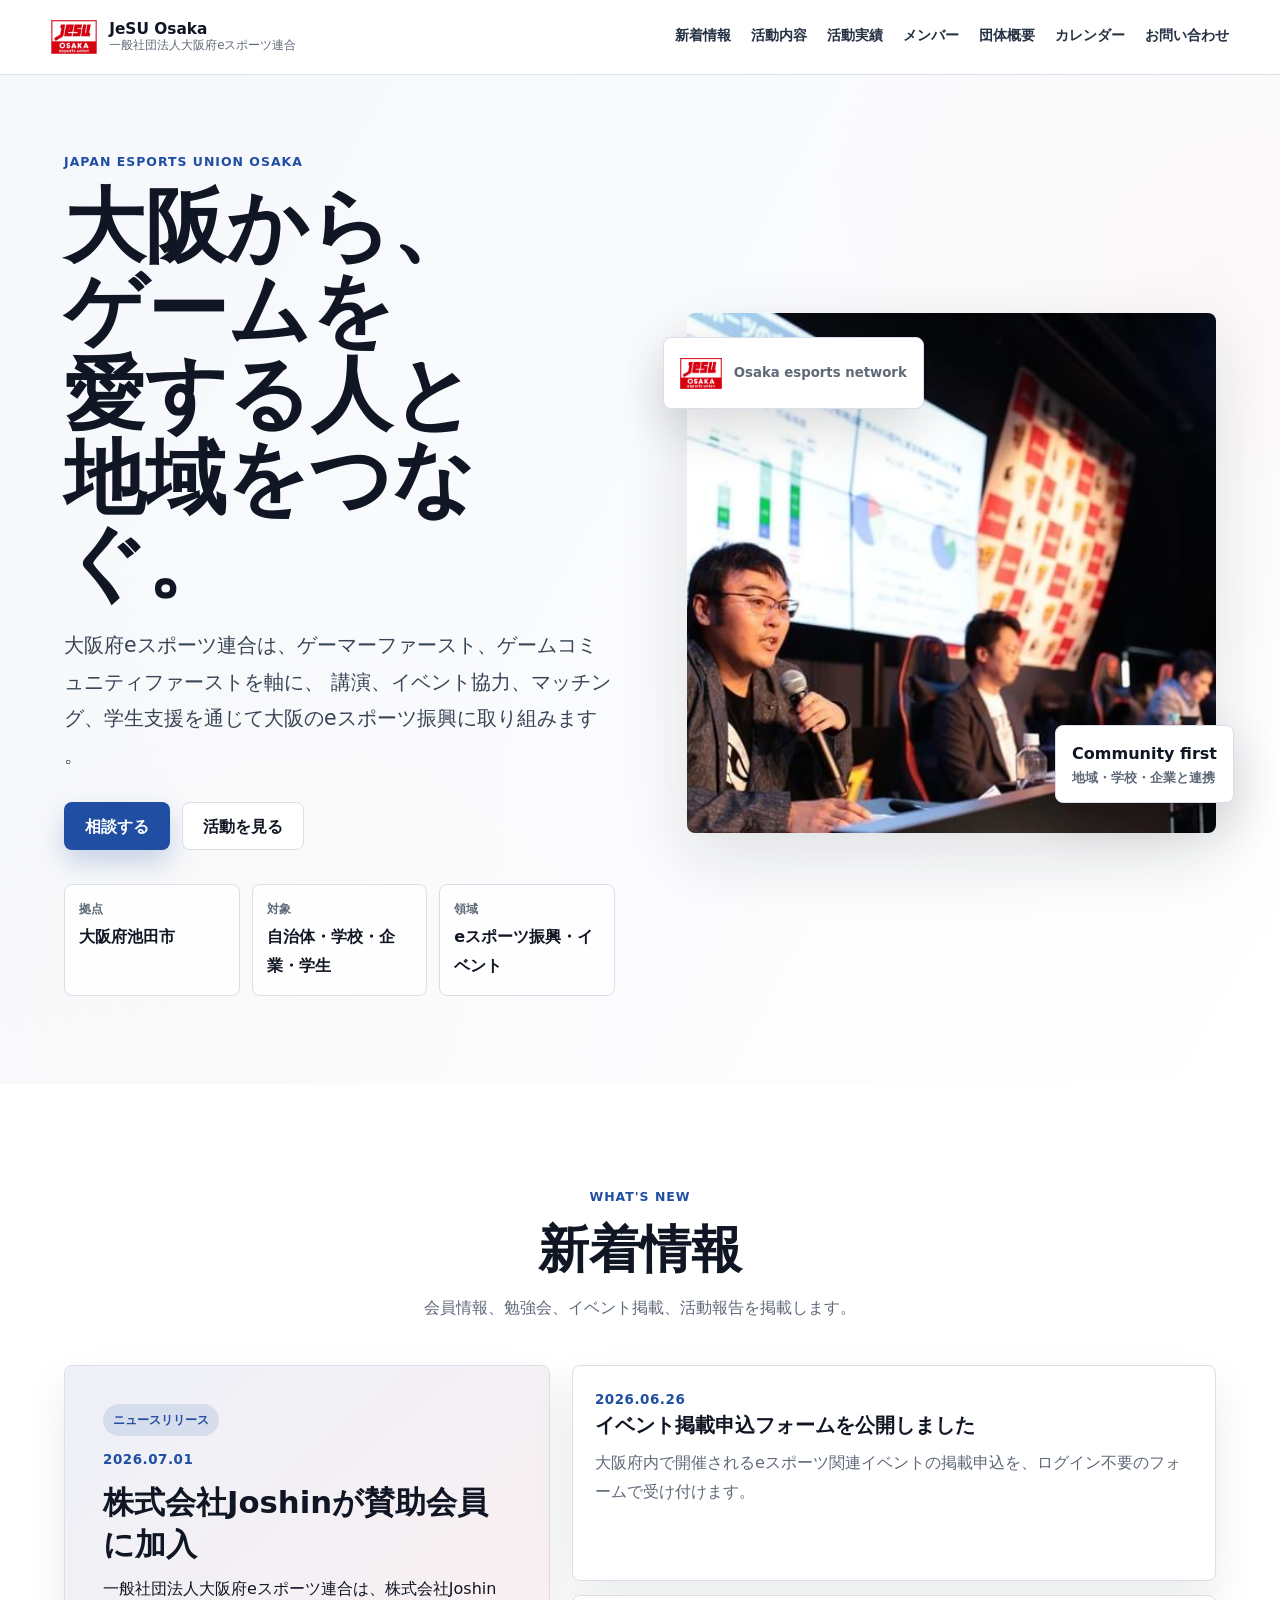
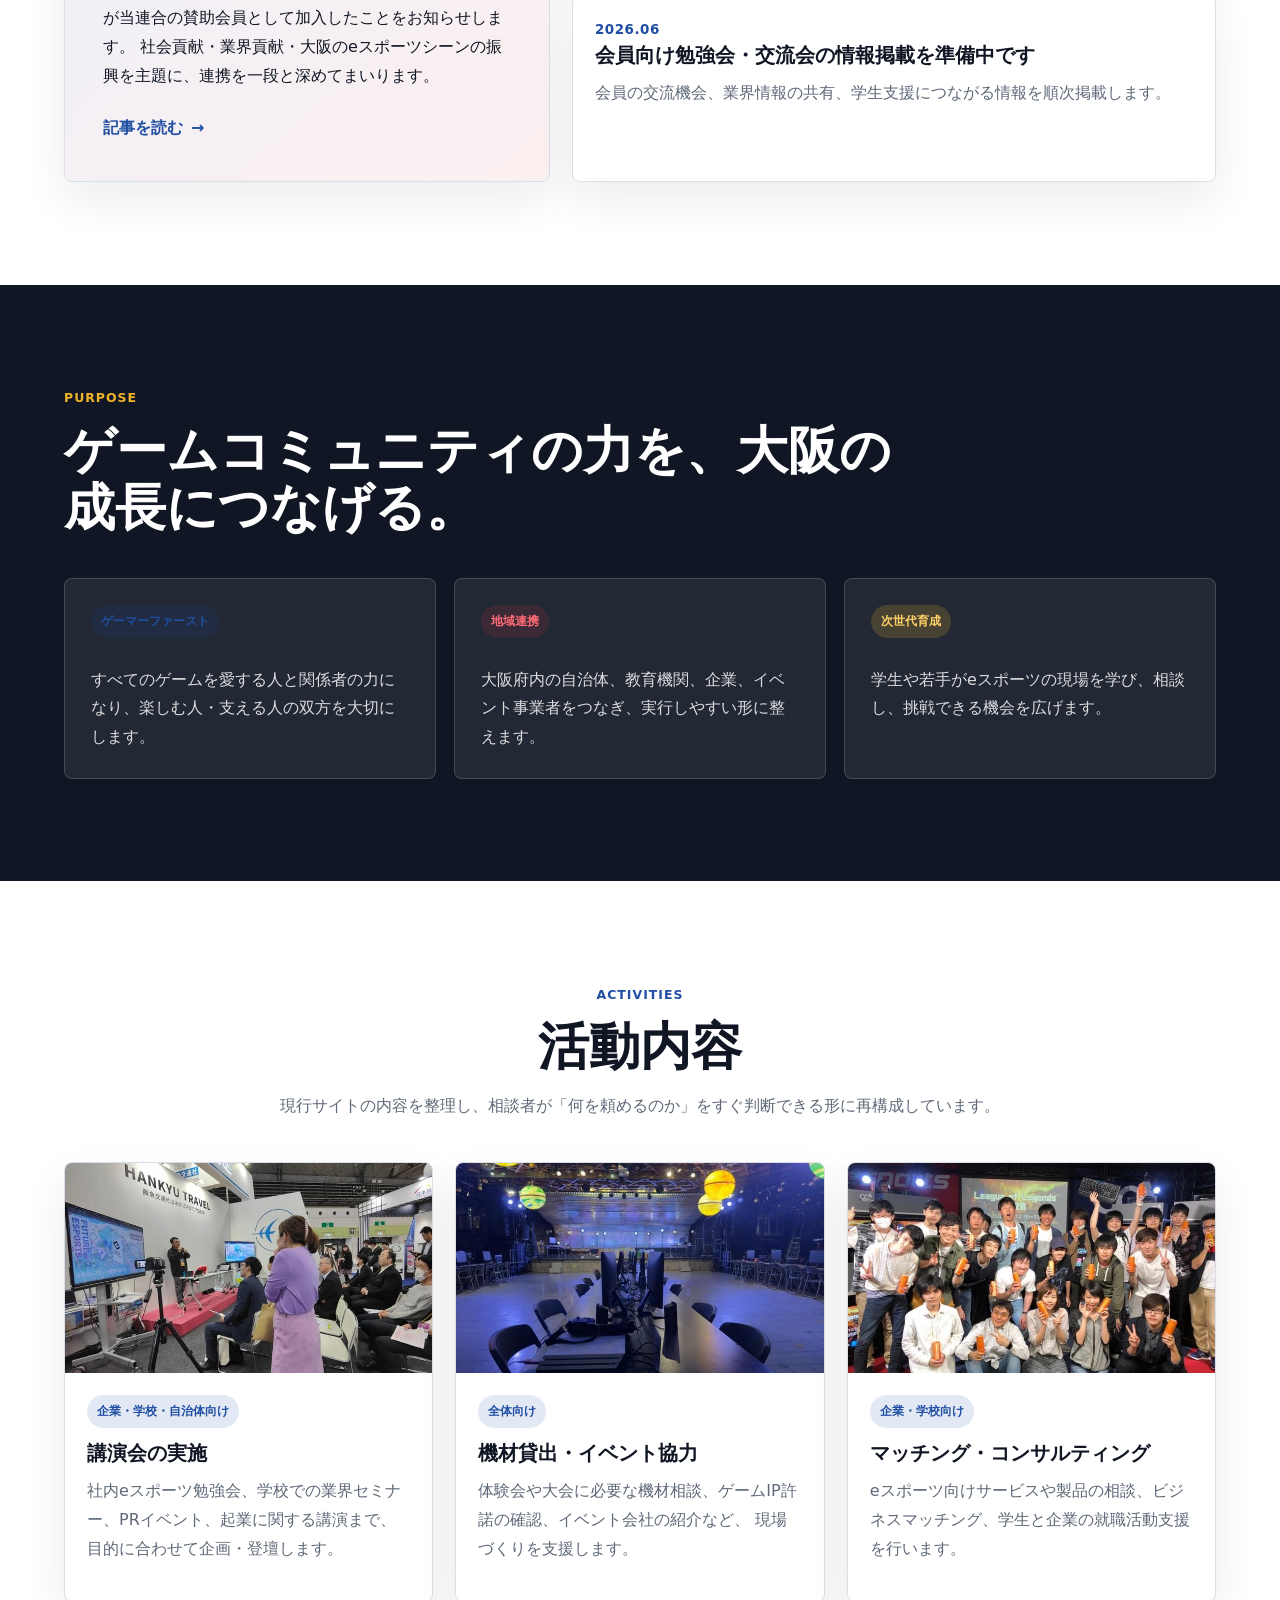
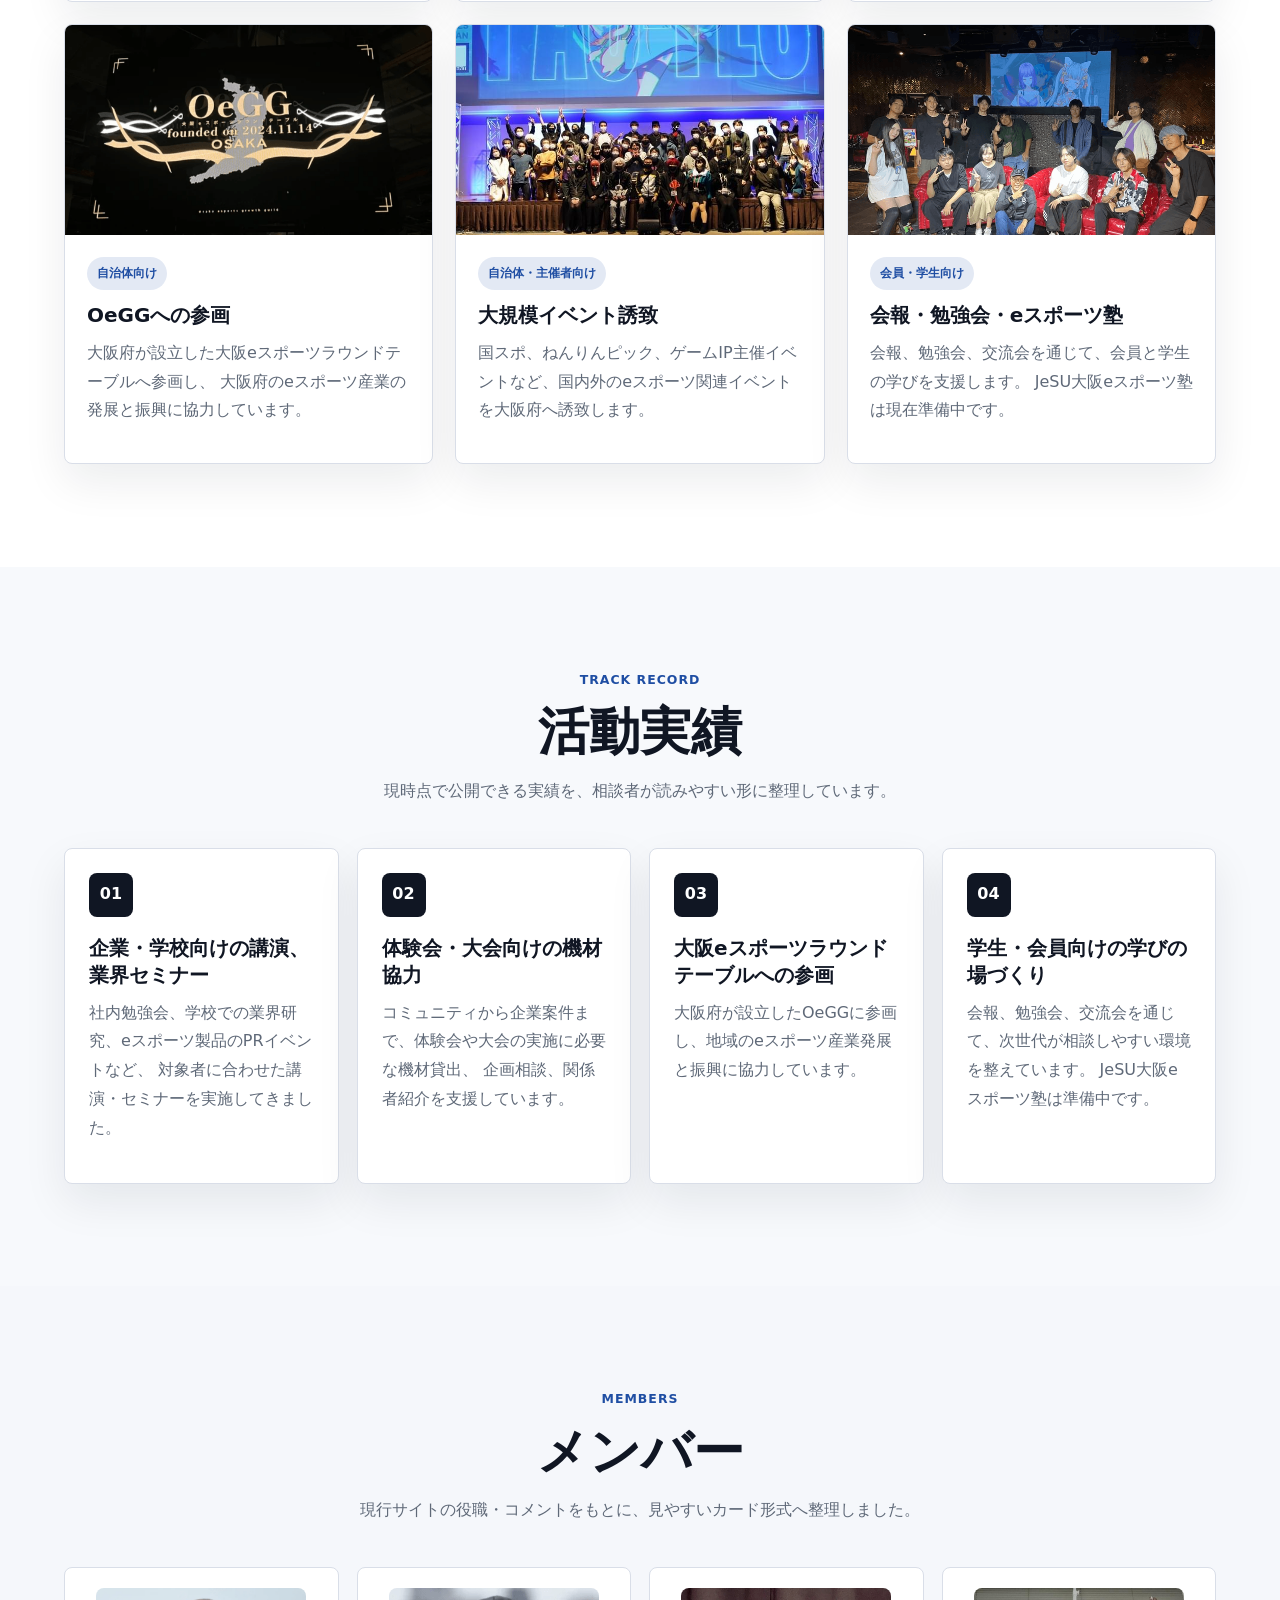
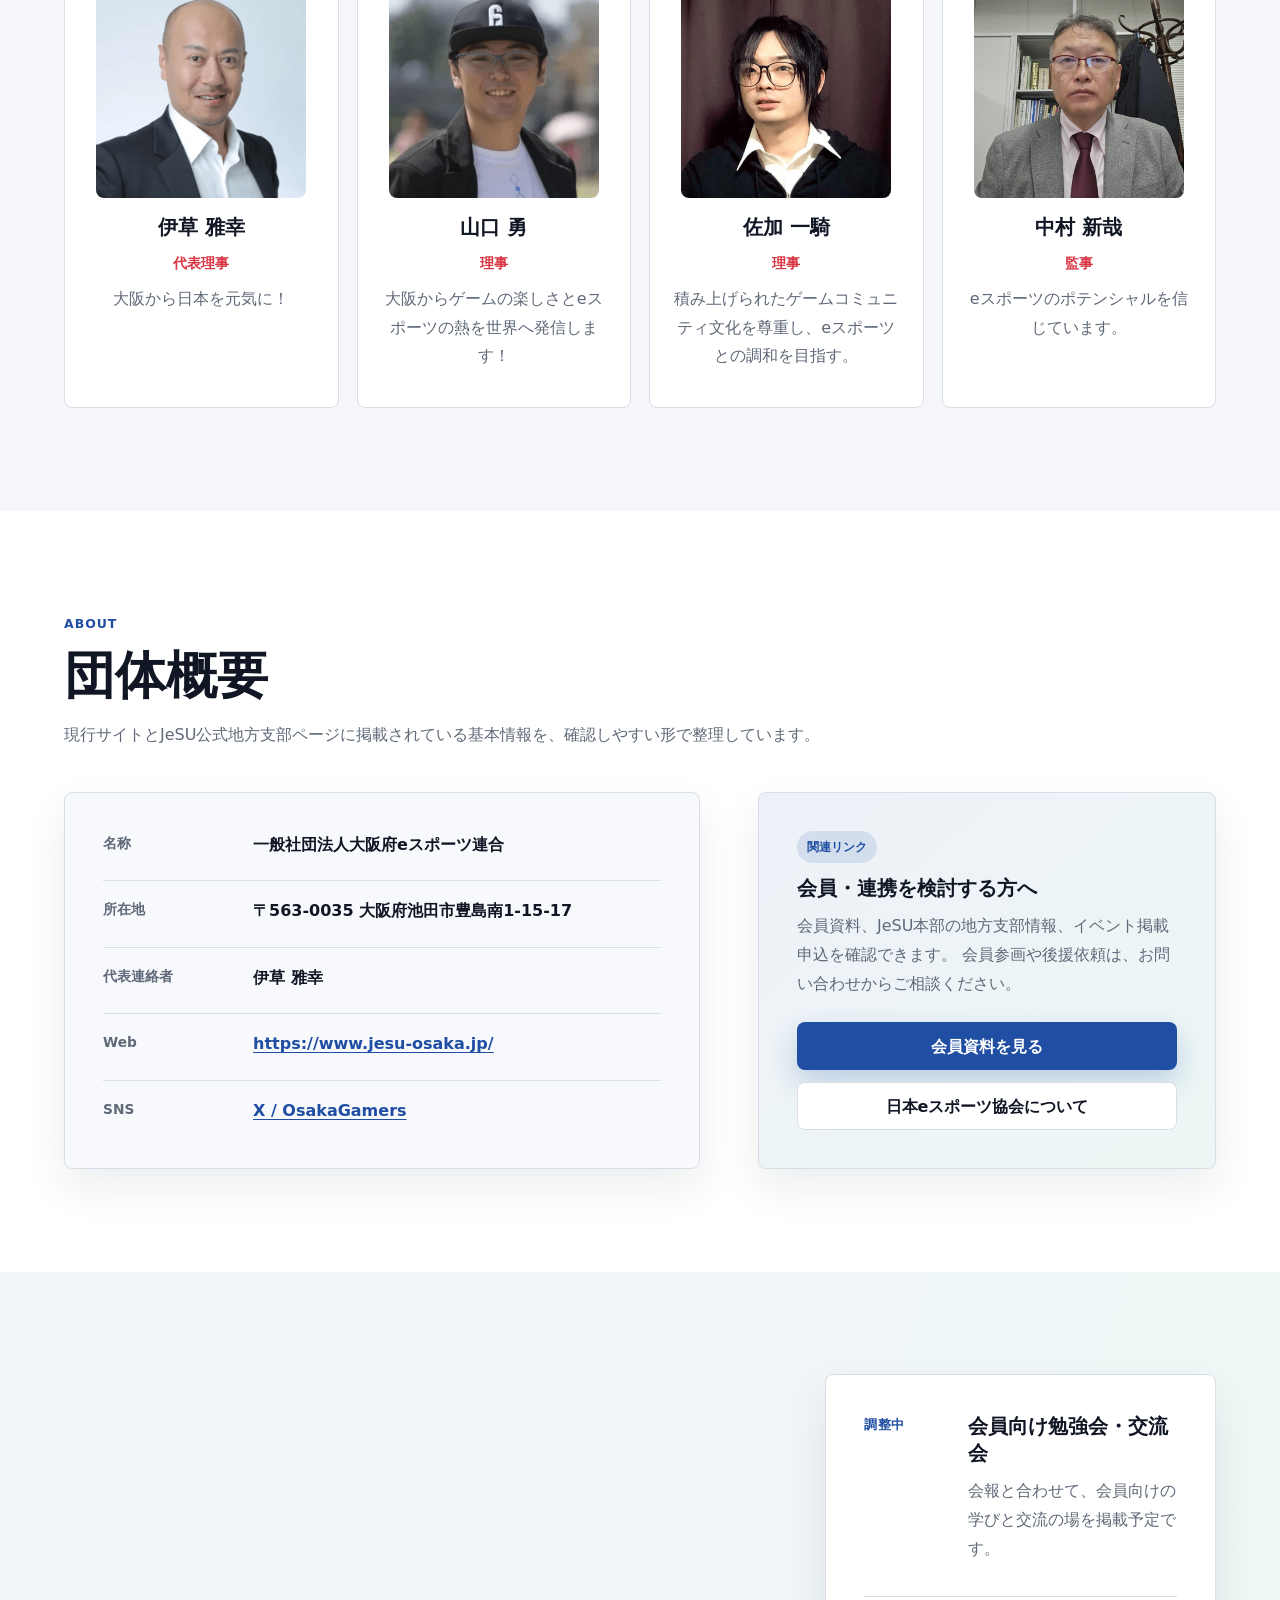
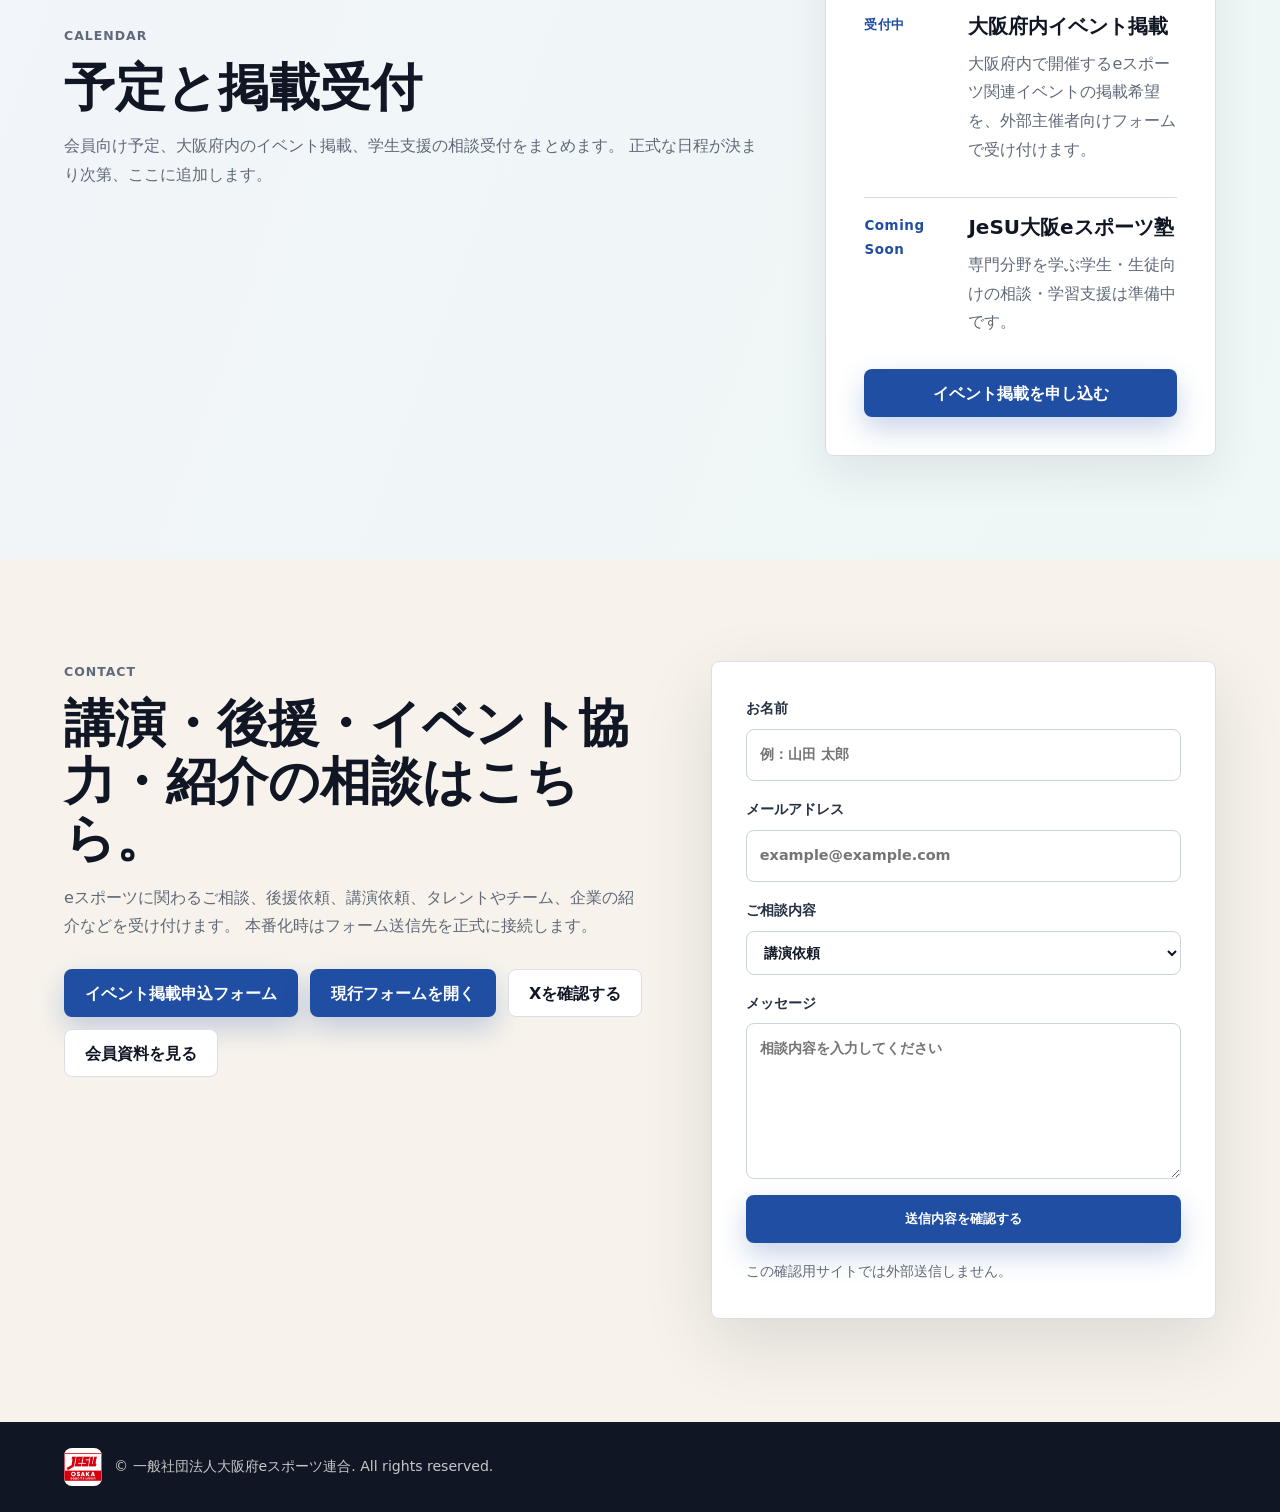
==== commit f1bc01c3: "Remove source notes from site footers" ====
--- a/index.html
+++ b/index.html
@@ -103,38 +103,18 @@
           <p>会員情報、勉強会、イベント掲載、活動報告を掲載します。</p>
         </div>
         <div class="news-layout">
-          <article class="featured-news">
-            <p class="target">ニュースリリース</p>
-            <time datetime="2026-07-01">2026.07.01</time>
-            <h3>株式会社Joshinが賛助会員に加入</h3>
-            <p>
-              一般社団法人大阪府eスポーツ連合は、株式会社Joshinが当連合の賛助会員として加入したことをお知らせします。
-              Joshinは家電量販店「Joshin」を展開するとともに、近年は「Joshin eSPORTS」を掲げてeスポーツ事業に積極的に取り組んできました。
-            </p>
-            <p>
-              両者はこれまでも、大阪府が設立した産官学連携の場「大阪eスポーツラウンドテーブル（OeGG）」にともに参画するなど、
-              大阪のeスポーツ振興という同じ志を共有してきました。今回の賛助会員加入により、
-              社会貢献・業界貢献・大阪のeスポーツシーンの振興を主題に、連携を一段と深めてまいります。
-            </p>
-            <dl class="news-facts">
-              <div>
-                <dt>加入企業</dt>
-                <dd>株式会社Joshin（旧商号：上新電機株式会社）</dd>
-              </div>
-              <div>
-                <dt>加入区分</dt>
-                <dd>賛助会員</dd>
-              </div>
-              <div>
-                <dt>加入日</dt>
-                <dd>2026年7月1日</dd>
-              </div>
-            </dl>
-            <p>
-              今後は、eスポーツを通じた地域活性化、次世代デジタル人材の育成、競技環境と事業基盤の整備、
-              国内外イベントの誘致や産官学連携の強化を通じて、大阪・関西を日本のeスポーツを代表する地域へと押し上げてまいります。
-            </p>
-          </article>
+          <a class="featured-news-link" href="./joshin-news.html" aria-label="株式会社Joshinが賛助会員に加入の記事を読む">
+            <article class="featured-news">
+              <p class="target">ニュースリリース</p>
+              <time datetime="2026-07-01">2026.07.01</time>
+              <h3>株式会社Joshinが賛助会員に加入</h3>
+              <p>
+                一般社団法人大阪府eスポーツ連合は、株式会社Joshinが当連合の賛助会員として加入したことをお知らせします。
+                社会貢献・業界貢献・大阪のeスポーツシーンの振興を主題に、連携を一段と深めてまいります。
+              </p>
+              <span class="read-more">記事を読む</span>
+            </article>
+          </a>
           <div class="news-list" aria-label="新着情報一覧">
             <article>
               <time datetime="2026-06-26">2026.06.26</time>
@@ -490,7 +470,6 @@
         <img src="./assets/logo.png" alt="" />
         <p>© 一般社団法人大阪府eスポーツ連合. All rights reserved.</p>
       </div>
-      <p>Source: 現行Strikinglyサイト、JeSU公式地方支部ページ</p>
     </footer>
 
     <script src="./script.js"></script>
--- a/styles.css
+++ b/styles.css
@@ -335,6 +335,7 @@
   gap: 22px;
 }
 
+.featured-news-link,
 .featured-news,
 .news-list article,
 .record-grid article,
@@ -345,11 +346,26 @@
   box-shadow: 0 18px 44px rgba(16, 22, 35, 0.08);
 }
 
+.featured-news-link {
+  display: block;
+  transition:
+    transform 0.16s ease,
+    box-shadow 0.16s ease;
+}
+
+.featured-news-link:hover {
+  transform: translateY(-2px);
+  box-shadow: 0 24px 54px rgba(16, 22, 35, 0.12);
+}
+
 .featured-news {
+  height: 100%;
   padding: clamp(24px, 4vw, 38px);
   background:
     linear-gradient(140deg, rgba(31, 78, 163, 0.08), rgba(217, 54, 68, 0.08)),
     white;
+  border: 0;
+  box-shadow: none;
 }
 
 .featured-news time,
@@ -376,6 +392,19 @@
   padding: 22px;
 }
 
+.read-more {
+  display: inline-flex;
+  align-items: center;
+  margin-top: 8px;
+  color: var(--blue);
+  font-weight: 900;
+}
+
+.read-more::after {
+  content: "→";
+  margin-left: 8px;
+}
+
 .featured-news p:last-child,
 .news-list p,
 .record-grid p,
@@ -411,6 +440,208 @@
   margin: 0;
   font-weight: 800;
   overflow-wrap: anywhere;
+}
+
+.article-page {
+  background: #f6f8fb;
+}
+
+.article-hero {
+  padding: clamp(40px, 6vw, 78px) clamp(20px, 5vw, 72px) clamp(44px, 6vw, 72px);
+  background:
+    linear-gradient(120deg, rgba(255, 255, 255, 0.98), rgba(246, 248, 251, 0.92)),
+    linear-gradient(90deg, rgba(31, 78, 163, 0.08), rgba(217, 54, 68, 0.04));
+  border-bottom: 1px solid var(--line);
+}
+
+.article-hero-inner,
+.article-body {
+  max-width: 980px;
+  margin: 0 auto;
+}
+
+.article-kicker {
+  width: fit-content;
+  margin: 0 0 18px;
+  padding: 5px 11px;
+  border-radius: 999px;
+  background: rgba(31, 78, 163, 0.12);
+  color: var(--blue);
+  font-size: 0.8rem;
+  font-weight: 900;
+  letter-spacing: 0.08em;
+  text-transform: uppercase;
+}
+
+.article-hero h1 {
+  max-width: 780px;
+  margin-bottom: 14px;
+  font-size: clamp(2.1rem, 4.2vw, 3.7rem);
+  line-height: 1.1;
+}
+
+.article-subtitle {
+  max-width: 760px;
+  margin-bottom: 22px;
+  color: #384456;
+  font-size: clamp(1.05rem, 1.8vw, 1.28rem);
+  font-weight: 800;
+}
+
+.article-meta,
+.article-summary-list {
+  display: flex;
+  flex-wrap: wrap;
+  gap: 10px 16px;
+  color: var(--muted);
+  font-weight: 800;
+}
+
+.article-kv {
+  margin: clamp(28px, 4vw, 42px) 0 0;
+  padding: clamp(14px, 2.4vw, 24px);
+  background: white;
+  border: 1px solid var(--line);
+  border-radius: 8px;
+  box-shadow: 0 18px 44px rgba(16, 22, 35, 0.08);
+}
+
+.article-kv img {
+  width: 100%;
+  height: auto;
+  object-fit: contain;
+  border-radius: 4px;
+}
+
+.article-body {
+  padding: clamp(34px, 5vw, 64px) clamp(20px, 5vw, 72px);
+}
+
+.article-content {
+  padding: clamp(28px, 4.6vw, 56px);
+  background: white;
+  border: 1px solid var(--line);
+  border-radius: 8px;
+  box-shadow: 0 18px 44px rgba(16, 22, 35, 0.08);
+}
+
+.article-summary {
+  margin-bottom: 30px;
+  padding-bottom: 28px;
+  border-bottom: 1px solid var(--line);
+}
+
+.article-lead {
+  max-width: 780px;
+  margin-bottom: 22px;
+  color: #384456;
+  font-size: clamp(1.05rem, 1.8vw, 1.22rem);
+  font-weight: 800;
+}
+
+.article-summary-list {
+  margin: 0;
+  padding: 0;
+}
+
+.article-summary-list div {
+  min-width: min(100%, 190px);
+  padding: 14px 16px;
+  background: #f7f9fc;
+  border: 1px solid var(--line);
+  border-radius: 8px;
+}
+
+.article-summary-list dt {
+  color: var(--muted);
+  font-size: 0.78rem;
+  font-weight: 900;
+}
+
+.article-summary-list dd {
+  margin: 2px 0 0;
+  color: var(--ink);
+  font-weight: 900;
+}
+
+.article-content section {
+  margin-top: 38px;
+  padding-top: 34px;
+  border-top: 1px solid var(--line);
+}
+
+.article-content h2 {
+  position: relative;
+  margin-bottom: 18px;
+  padding-left: 16px;
+  font-size: clamp(1.35rem, 2.2vw, 1.82rem);
+}
+
+.article-content h2::before {
+  content: "";
+  position: absolute;
+  top: 0.28em;
+  bottom: 0.28em;
+  left: 0;
+  width: 4px;
+  border-radius: 999px;
+  background: var(--blue);
+}
+
+.article-content h3 {
+  margin: 0 0 8px;
+  font-size: 1.05rem;
+}
+
+.article-content p,
+.article-content li {
+  color: var(--muted);
+}
+
+.article-content p {
+  margin-bottom: 18px;
+}
+
+.article-content ul {
+  margin: 0;
+  padding-left: 1.2em;
+}
+
+.article-pillars {
+  display: grid;
+  grid-template-columns: repeat(3, minmax(0, 1fr));
+  gap: 14px;
+  margin-top: 22px;
+}
+
+.article-pillars div {
+  padding: 18px;
+  background: #f7f9fc;
+  border: 1px solid var(--line);
+  border-radius: 8px;
+}
+
+.article-pillars p {
+  margin: 0;
+}
+
+.article-links {
+  display: grid;
+  gap: 8px;
+}
+
+.article-links a {
+  color: var(--blue);
+  font-weight: 800;
+  text-decoration: underline;
+  text-underline-offset: 0.18em;
+}
+
+.back-link {
+  display: inline-flex;
+  margin-bottom: 20px;
+  color: var(--blue);
+  font-weight: 900;
 }
 
 .intro .eyebrow {
@@ -764,6 +995,10 @@
 
   .member-grid {
     grid-template-columns: repeat(2, minmax(0, 1fr));
+  }
+
+  .article-pillars {
+    grid-template-columns: 1fr;
   }
 }
 
@@ -851,6 +1086,23 @@
     font-size: clamp(2.1rem, 11vw, 3rem);
   }
 
+  .article-hero h1 {
+    font-size: clamp(1.85rem, 8vw, 2.6rem);
+  }
+
+  .article-hero {
+    padding: 34px 20px 38px;
+  }
+
+  .article-content {
+    padding: 24px;
+  }
+
+  .article-summary-list {
+    display: grid;
+    grid-template-columns: 1fr;
+  }
+
   .hero,
   .section {
     padding-right: 20px;
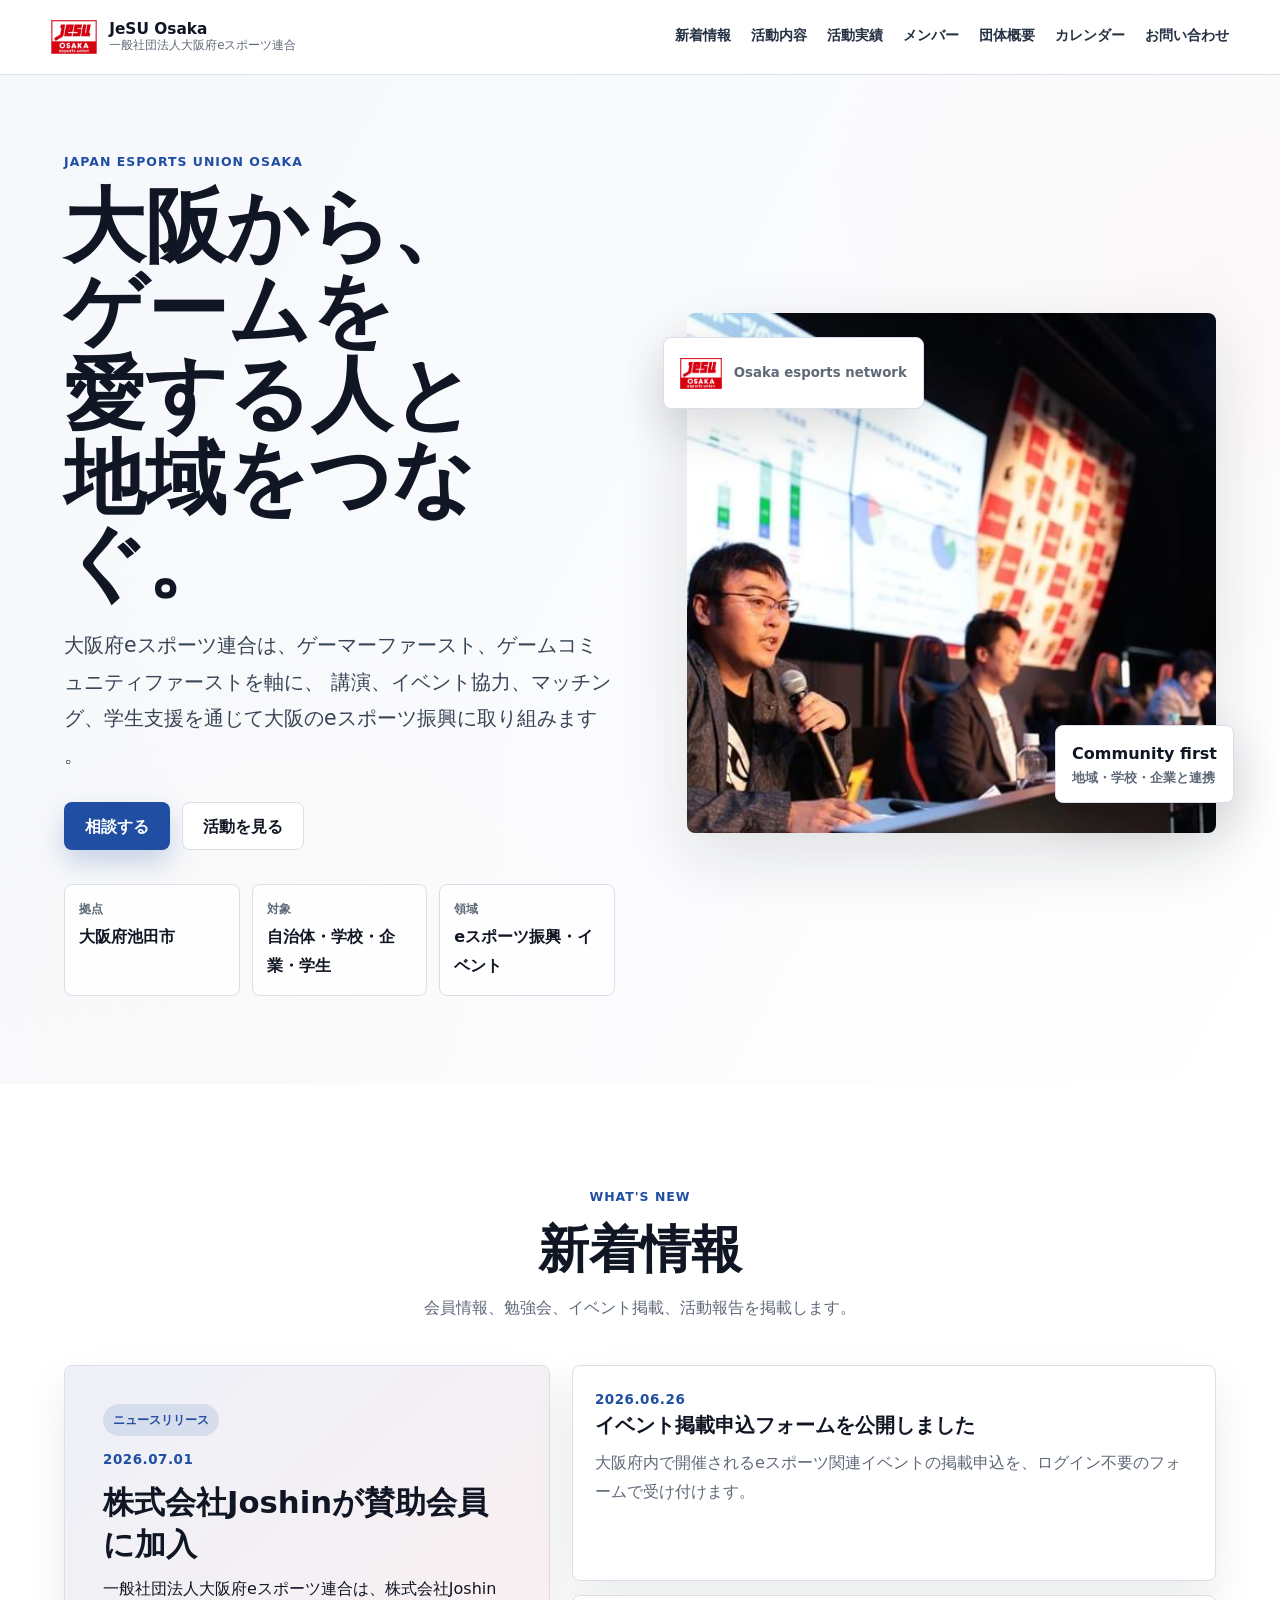
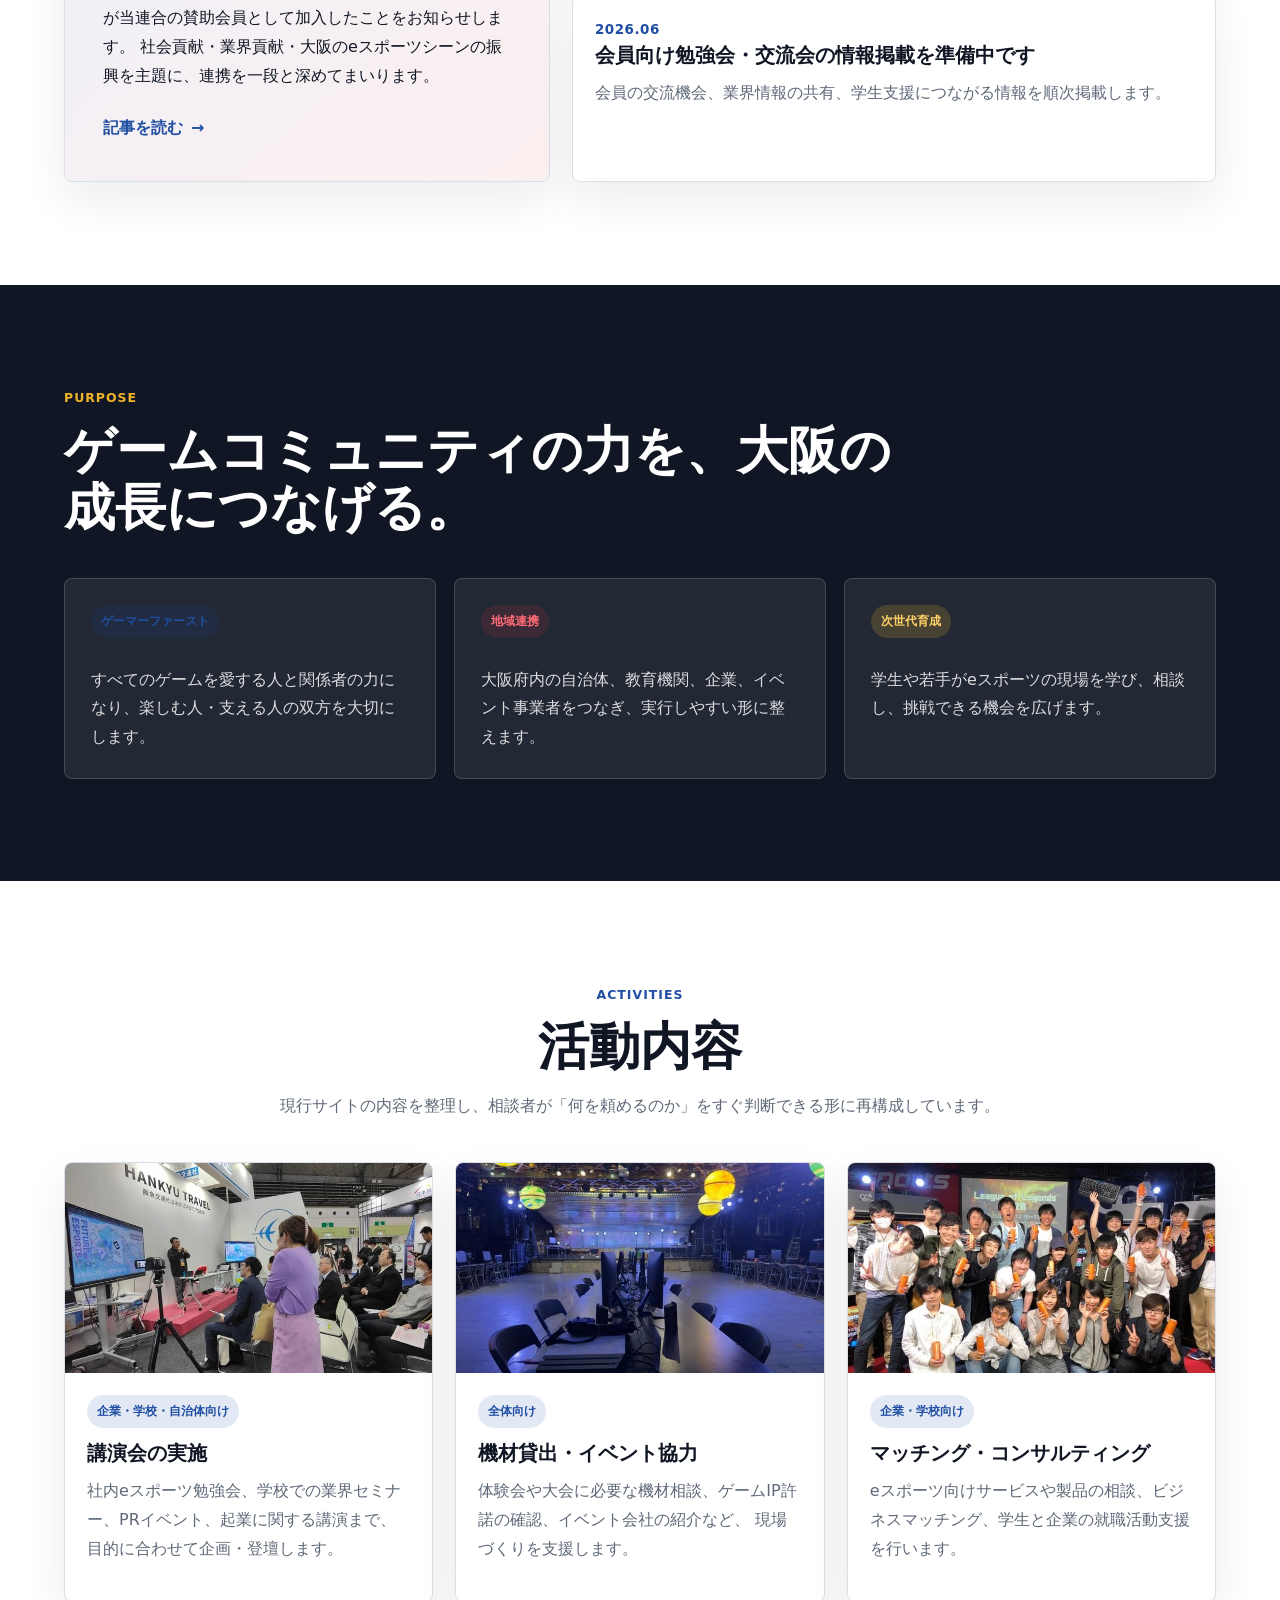
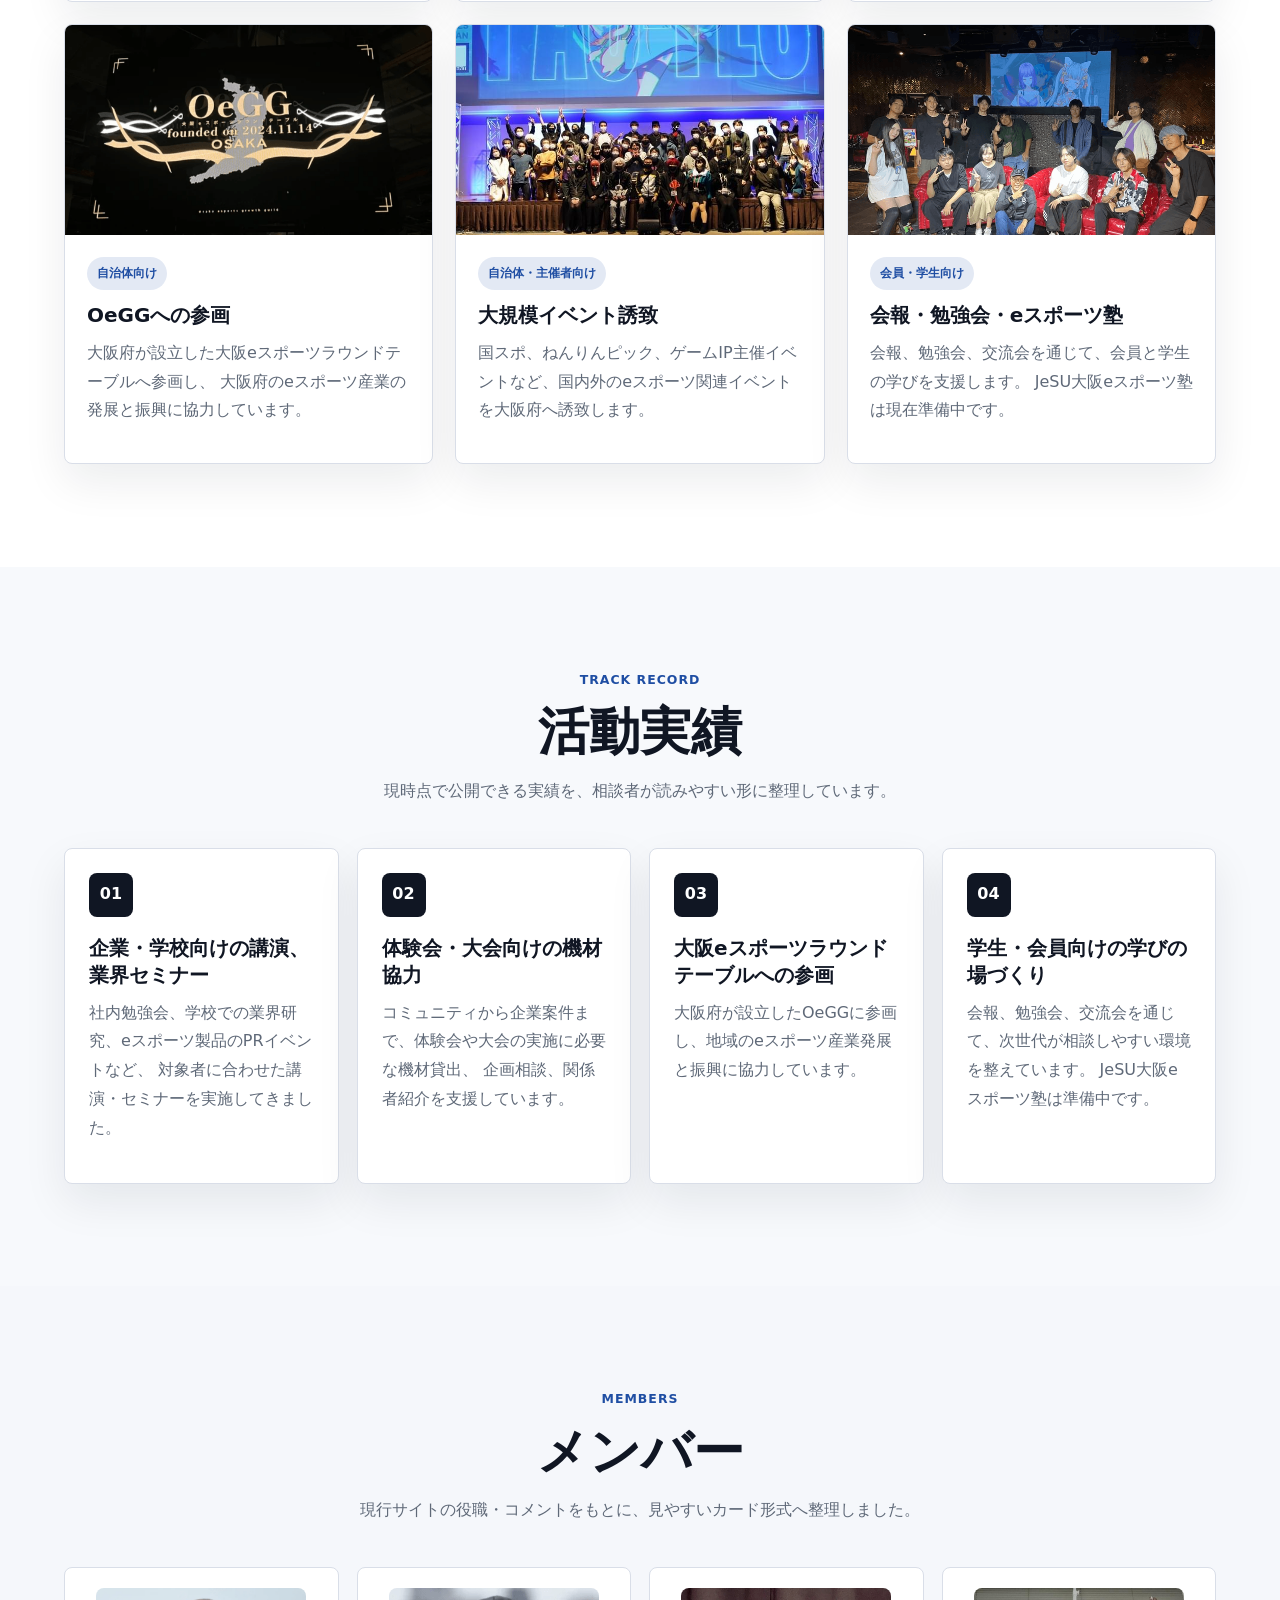
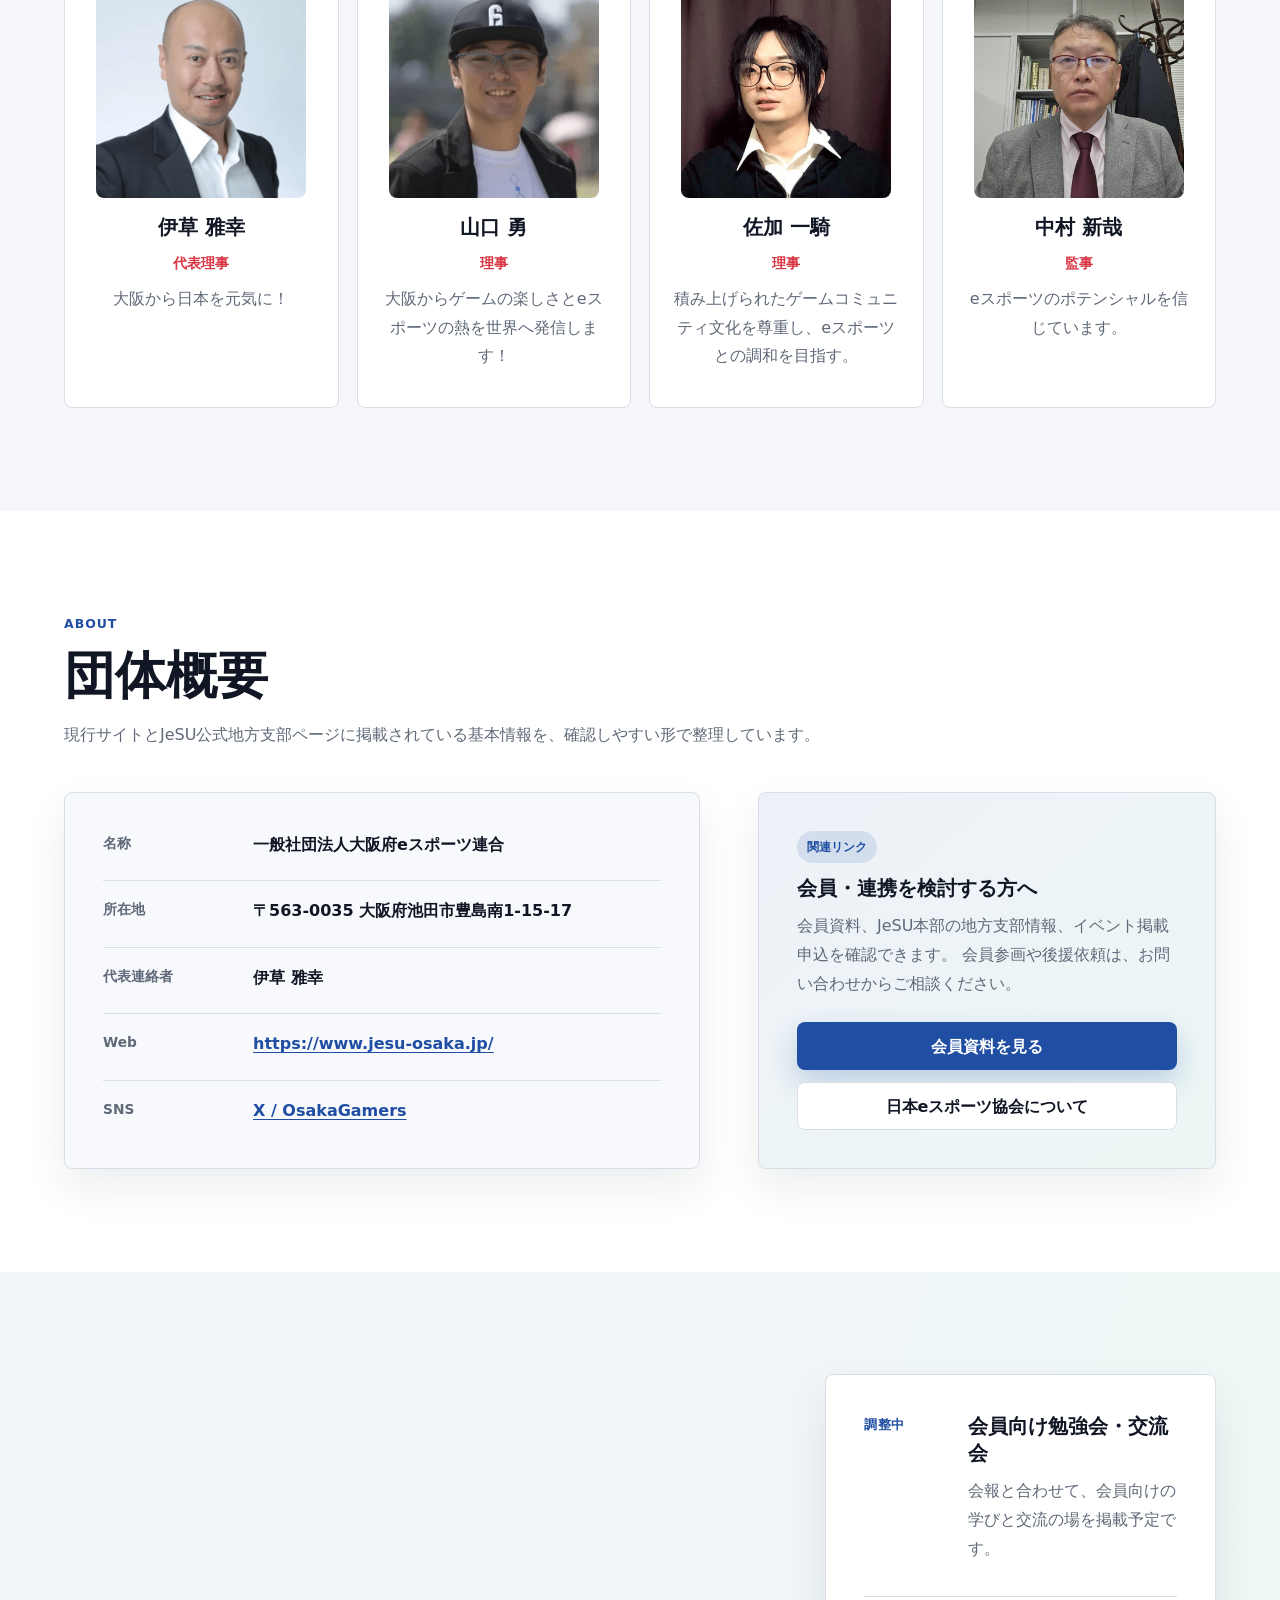
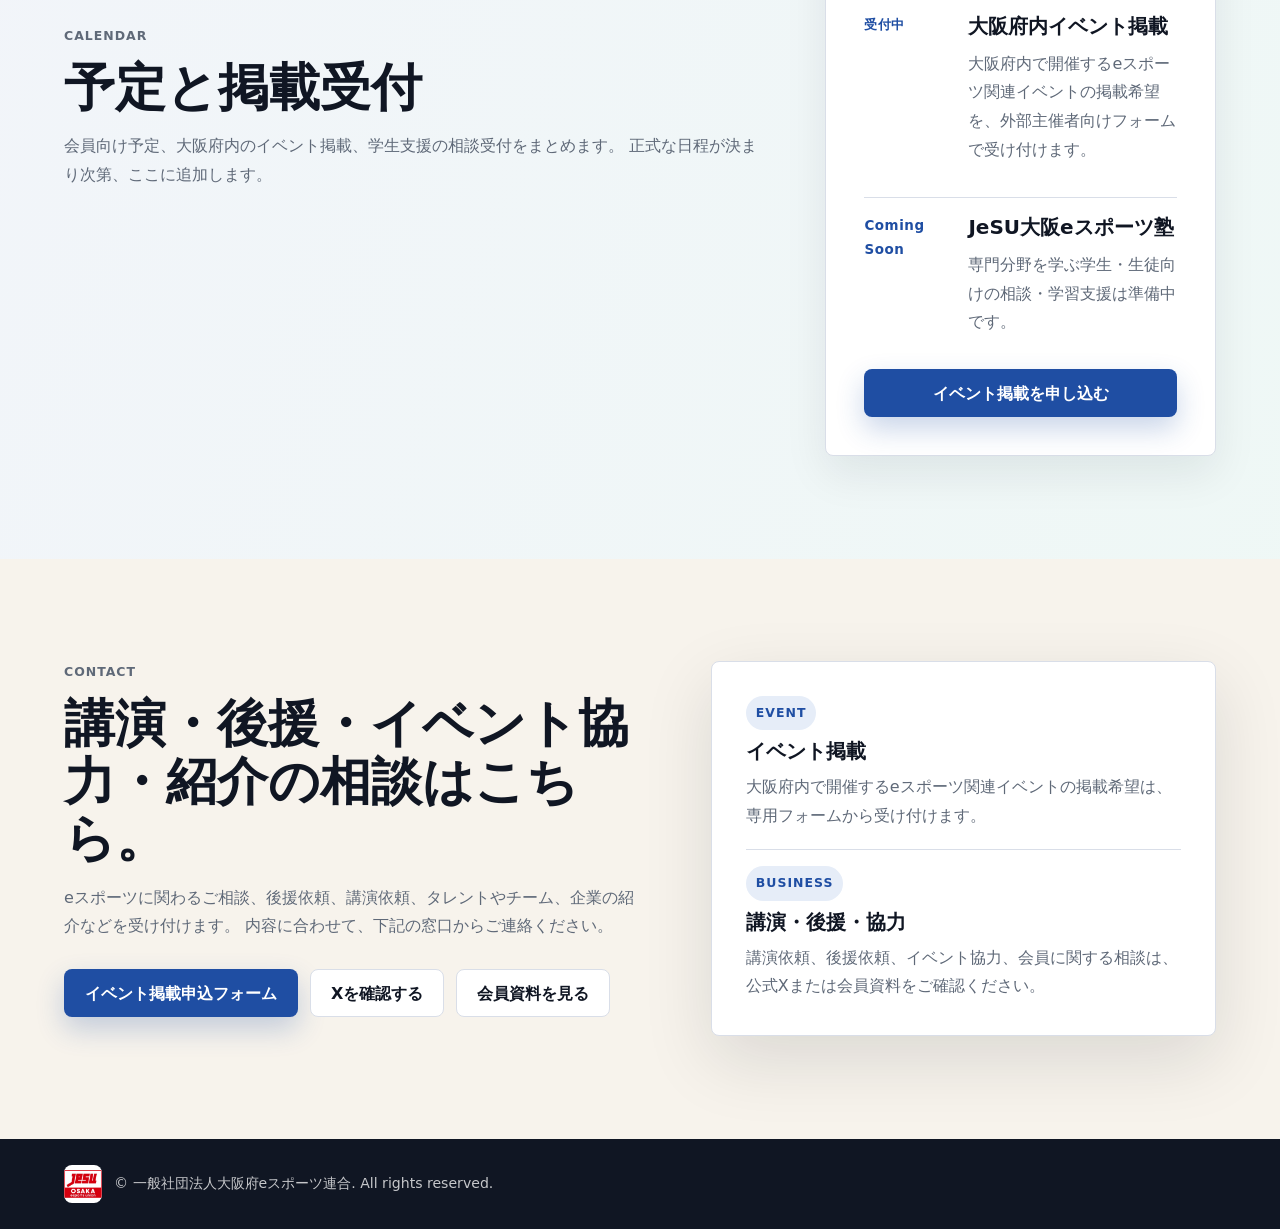
==== commit c96aa0df: "Prepare production launch for custom domain" ====
--- a/index.html
+++ b/index.html
@@ -14,8 +14,10 @@
       content="大阪から、ゲームを愛する人と地域・企業・学校をつなぐeスポーツ連合。"
     />
     <meta property="og:type" content="website" />
-    <meta property="og:image" content="./assets/logo.png" />
-    <meta name="robots" content="noindex,nofollow" />
+    <meta property="og:url" content="https://www.jesu-osaka.jp/" />
+    <meta property="og:image" content="https://www.jesu-osaka.jp/assets/members.jpg" />
+    <link rel="canonical" href="https://www.jesu-osaka.jp/" />
+    <meta name="robots" content="index,follow" />
     <link rel="stylesheet" href="./styles.css" />
   </head>
   <body>
@@ -409,7 +411,7 @@
           <h2>講演・後援・イベント協力・紹介の相談はこちら。</h2>
           <p>
             eスポーツに関わるご相談、後援依頼、講演依頼、タレントやチーム、企業の紹介などを受け付けます。
-            本番化時はフォーム送信先を正式に接続します。
+            内容に合わせて、下記の窓口からご連絡ください。
           </p>
           <div class="contact-links">
             <a
@@ -419,9 +421,6 @@
               rel="noreferrer"
             >
               イベント掲載申込フォーム
-            </a>
-            <a class="button primary" href="https://www.jesu-osaka.jp/" target="_blank" rel="noreferrer">
-              現行フォームを開く
             </a>
             <a class="button secondary" href="https://x.com/OsakaGamers" target="_blank" rel="noreferrer">
               Xを確認する
@@ -436,32 +435,18 @@
             </a>
           </div>
         </div>
-        <form class="contact-form" id="contact-form">
-          <label>
-            お名前
-            <input name="name" autocomplete="name" placeholder="例：山田 太郎" />
-          </label>
-          <label>
-            メールアドレス
-            <input name="email" type="email" autocomplete="email" placeholder="example@example.com" />
-          </label>
-          <label>
-            ご相談内容
-            <select name="topic">
-              <option>講演依頼</option>
-              <option>後援依頼</option>
-              <option>イベント協力</option>
-              <option>会員について</option>
-              <option>その他</option>
-            </select>
-          </label>
-          <label>
-            メッセージ
-            <textarea name="message" rows="5" placeholder="相談内容を入力してください"></textarea>
-          </label>
-          <button class="button primary" type="submit">送信内容を確認する</button>
-          <p class="form-note" id="form-note">この確認用サイトでは外部送信しません。</p>
-        </form>
+        <div class="contact-routes" aria-label="お問い合わせ窓口">
+          <article>
+            <span>Event</span>
+            <h3>イベント掲載</h3>
+            <p>大阪府内で開催するeスポーツ関連イベントの掲載希望は、専用フォームから受け付けます。</p>
+          </article>
+          <article>
+            <span>Business</span>
+            <h3>講演・後援・協力</h3>
+            <p>講演依頼、後援依頼、イベント協力、会員に関する相談は、公式Xまたは会員資料をご確認ください。</p>
+          </article>
+        </div>
       </section>
     </main>
 
@@ -471,7 +456,5 @@
         <p>© 一般社団法人大阪府eスポーツ連合. All rights reserved.</p>
       </div>
     </footer>
-
-    <script src="./script.js"></script>
   </body>
 </html>
--- a/styles.css
+++ b/styles.css
@@ -901,7 +901,7 @@
   background: #f7f3ec;
 }
 
-.contact-form {
+.contact-routes {
   display: grid;
   gap: 16px;
   padding: clamp(22px, 4vw, 34px);
@@ -911,34 +911,38 @@
   box-shadow: var(--shadow);
 }
 
-.contact-form label {
-  display: grid;
-  gap: 7px;
-  color: #263244;
-  font-size: 0.9rem;
-  font-weight: 800;
-}
-
-.contact-form input,
-.contact-form select,
-.contact-form textarea {
-  width: 100%;
-  border: 1px solid #cbd3df;
-  border-radius: 8px;
-  padding: 12px 13px;
-  color: var(--ink);
-  font: inherit;
-  background: #fff;
-}
-
-.contact-form textarea {
-  resize: vertical;
-}
-
-.form-note {
+.contact-routes article {
+  display: grid;
+  gap: 8px;
+  padding-bottom: 18px;
+  border-bottom: 1px solid var(--line);
+}
+
+.contact-routes article:last-child {
+  padding-bottom: 0;
+  border-bottom: 0;
+}
+
+.contact-routes span {
+  width: fit-content;
+  padding: 6px 10px;
+  border-radius: 999px;
+  background: #e6edf8;
+  color: var(--blue);
+  font-size: 0.78rem;
+  font-weight: 900;
+  letter-spacing: 0.08em;
+  text-transform: uppercase;
+}
+
+.contact-routes h3,
+.contact-routes p {
   margin: 0;
+}
+
+.contact-routes p {
   color: var(--muted);
-  font-size: 0.88rem;
+  line-height: 1.8;
 }
 
 .footer {
